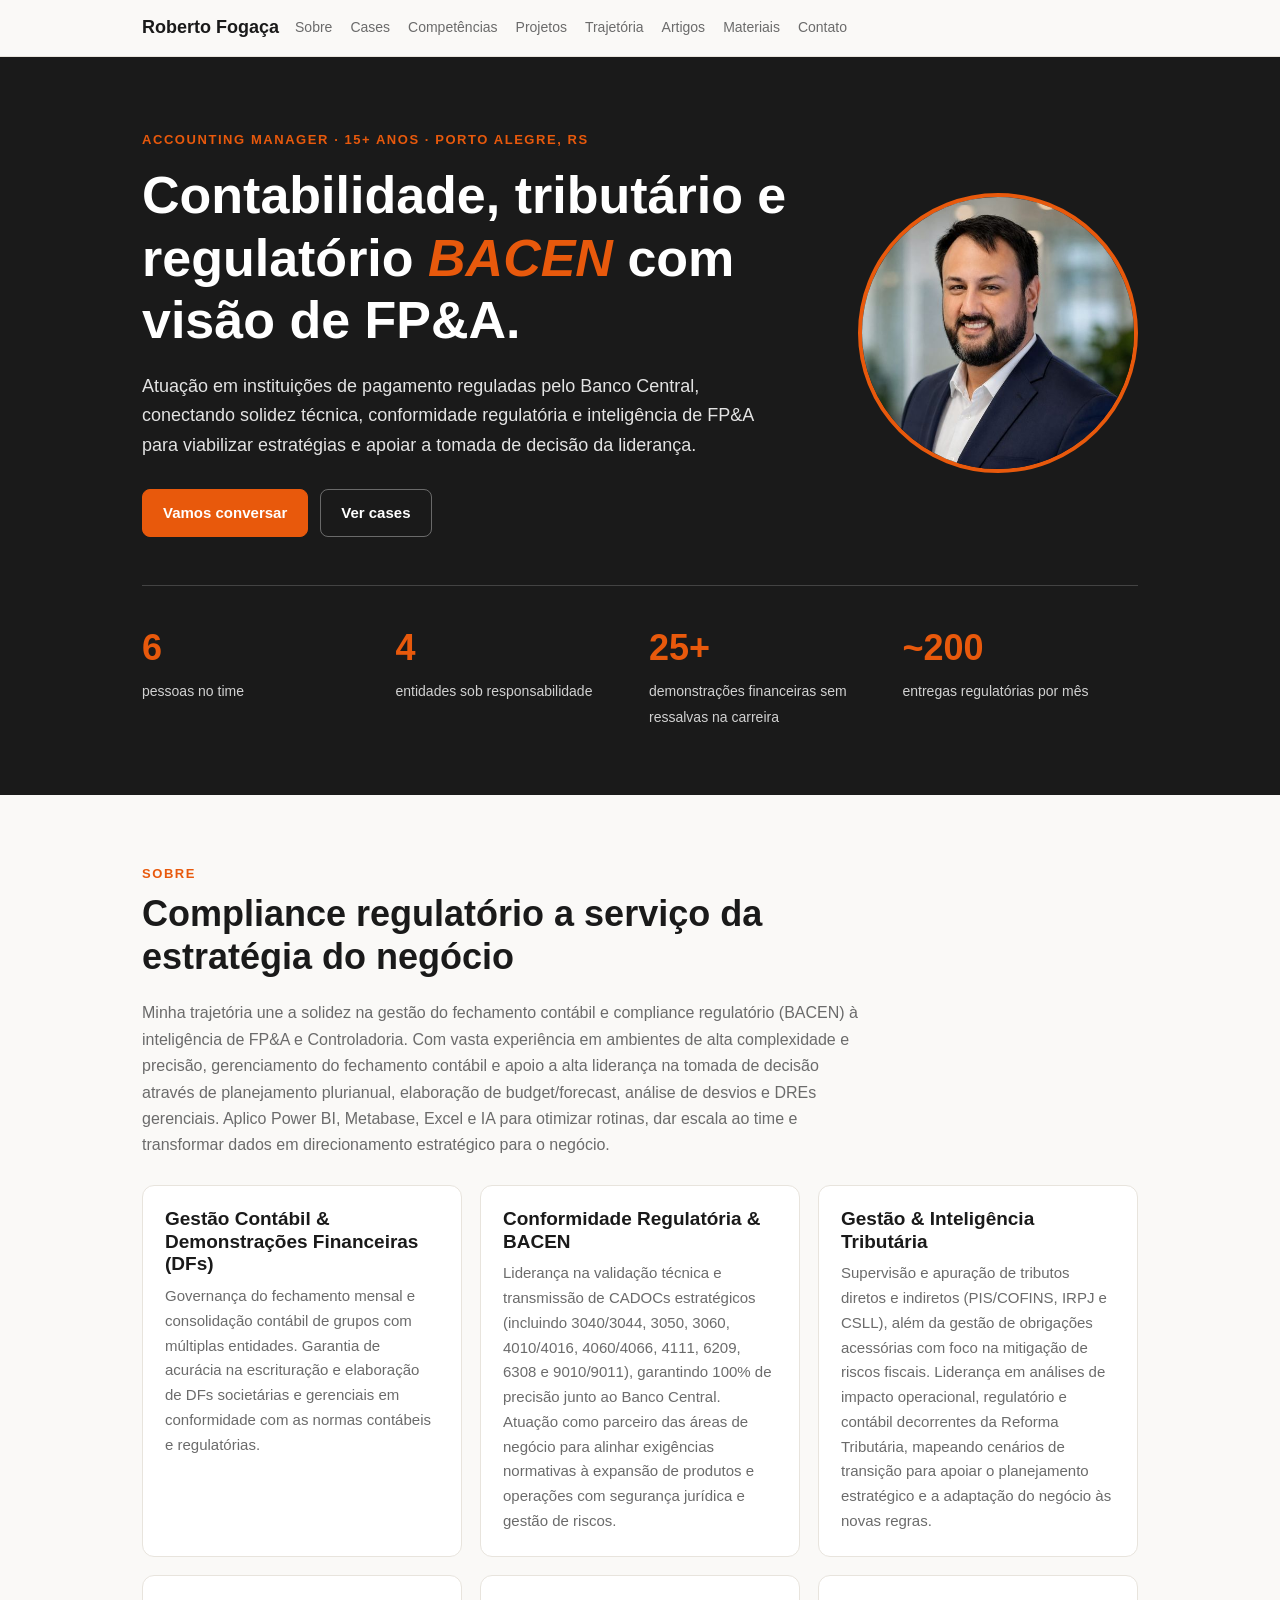
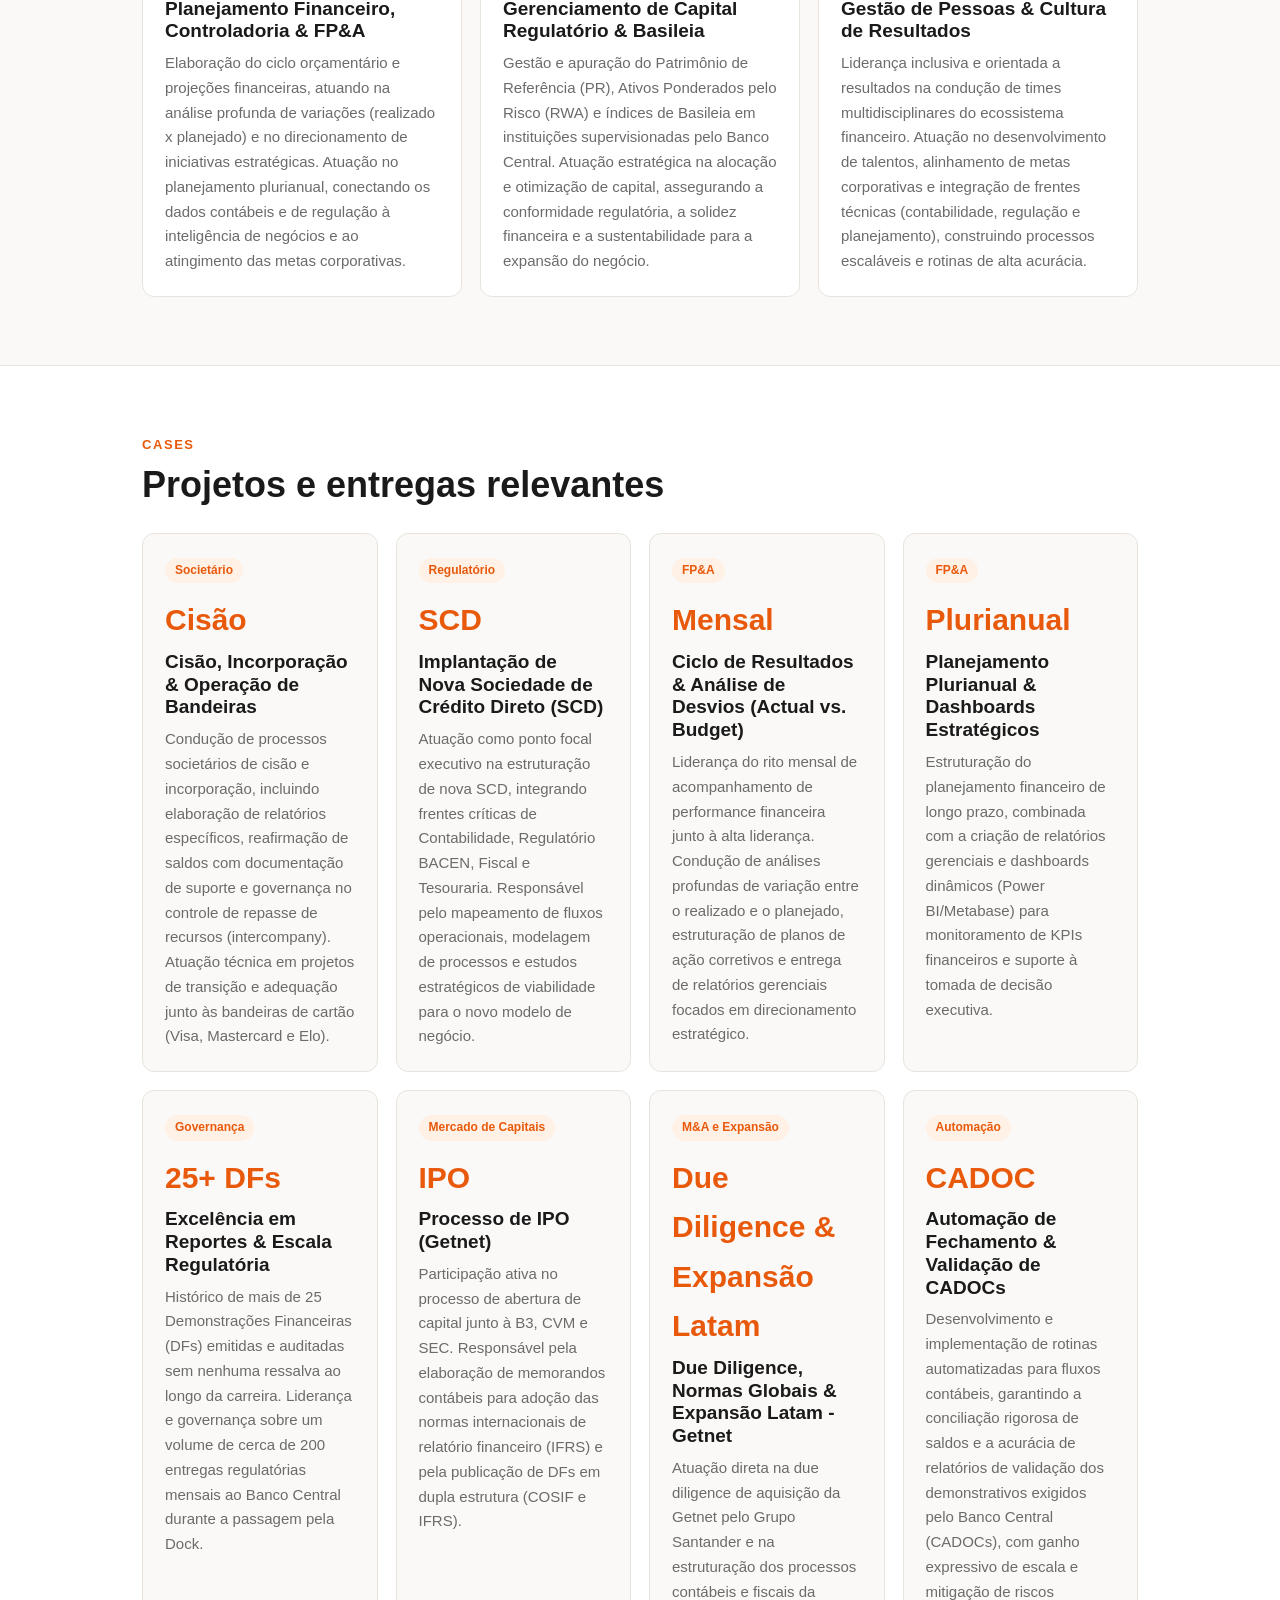
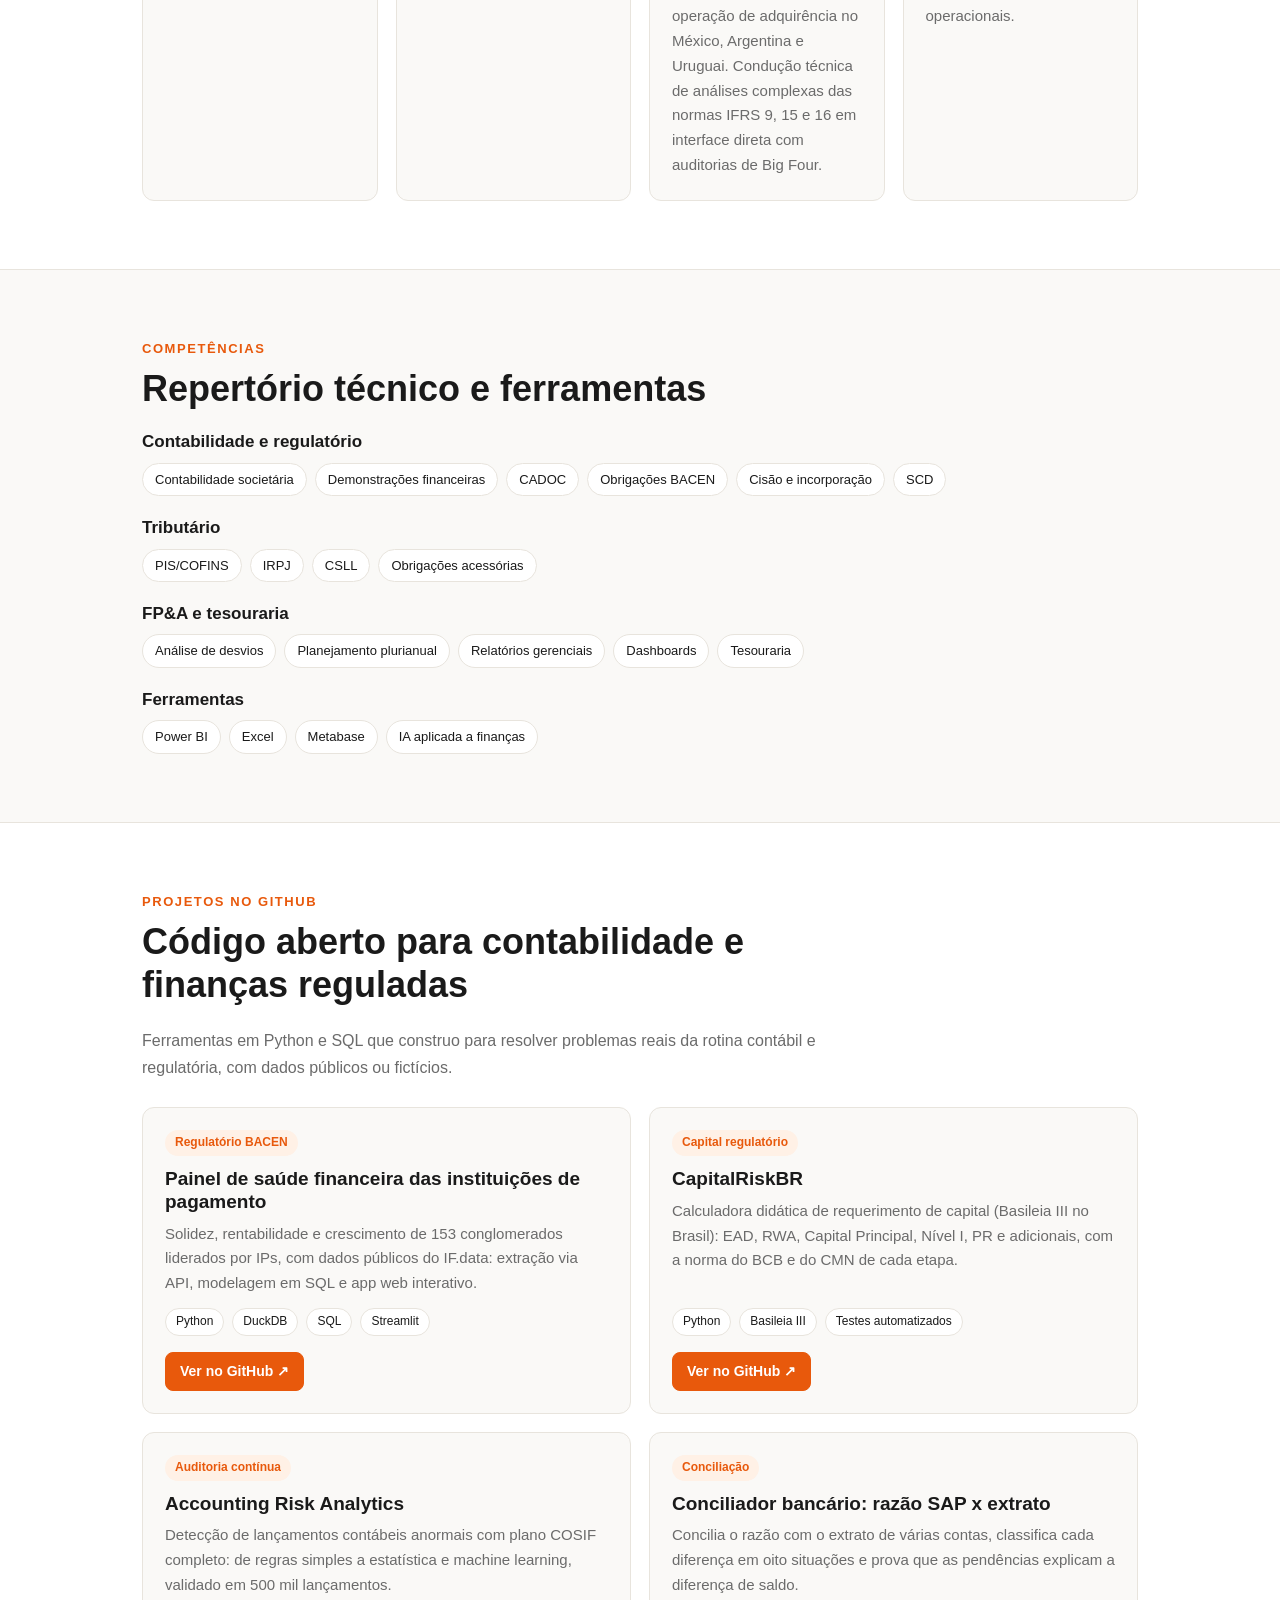
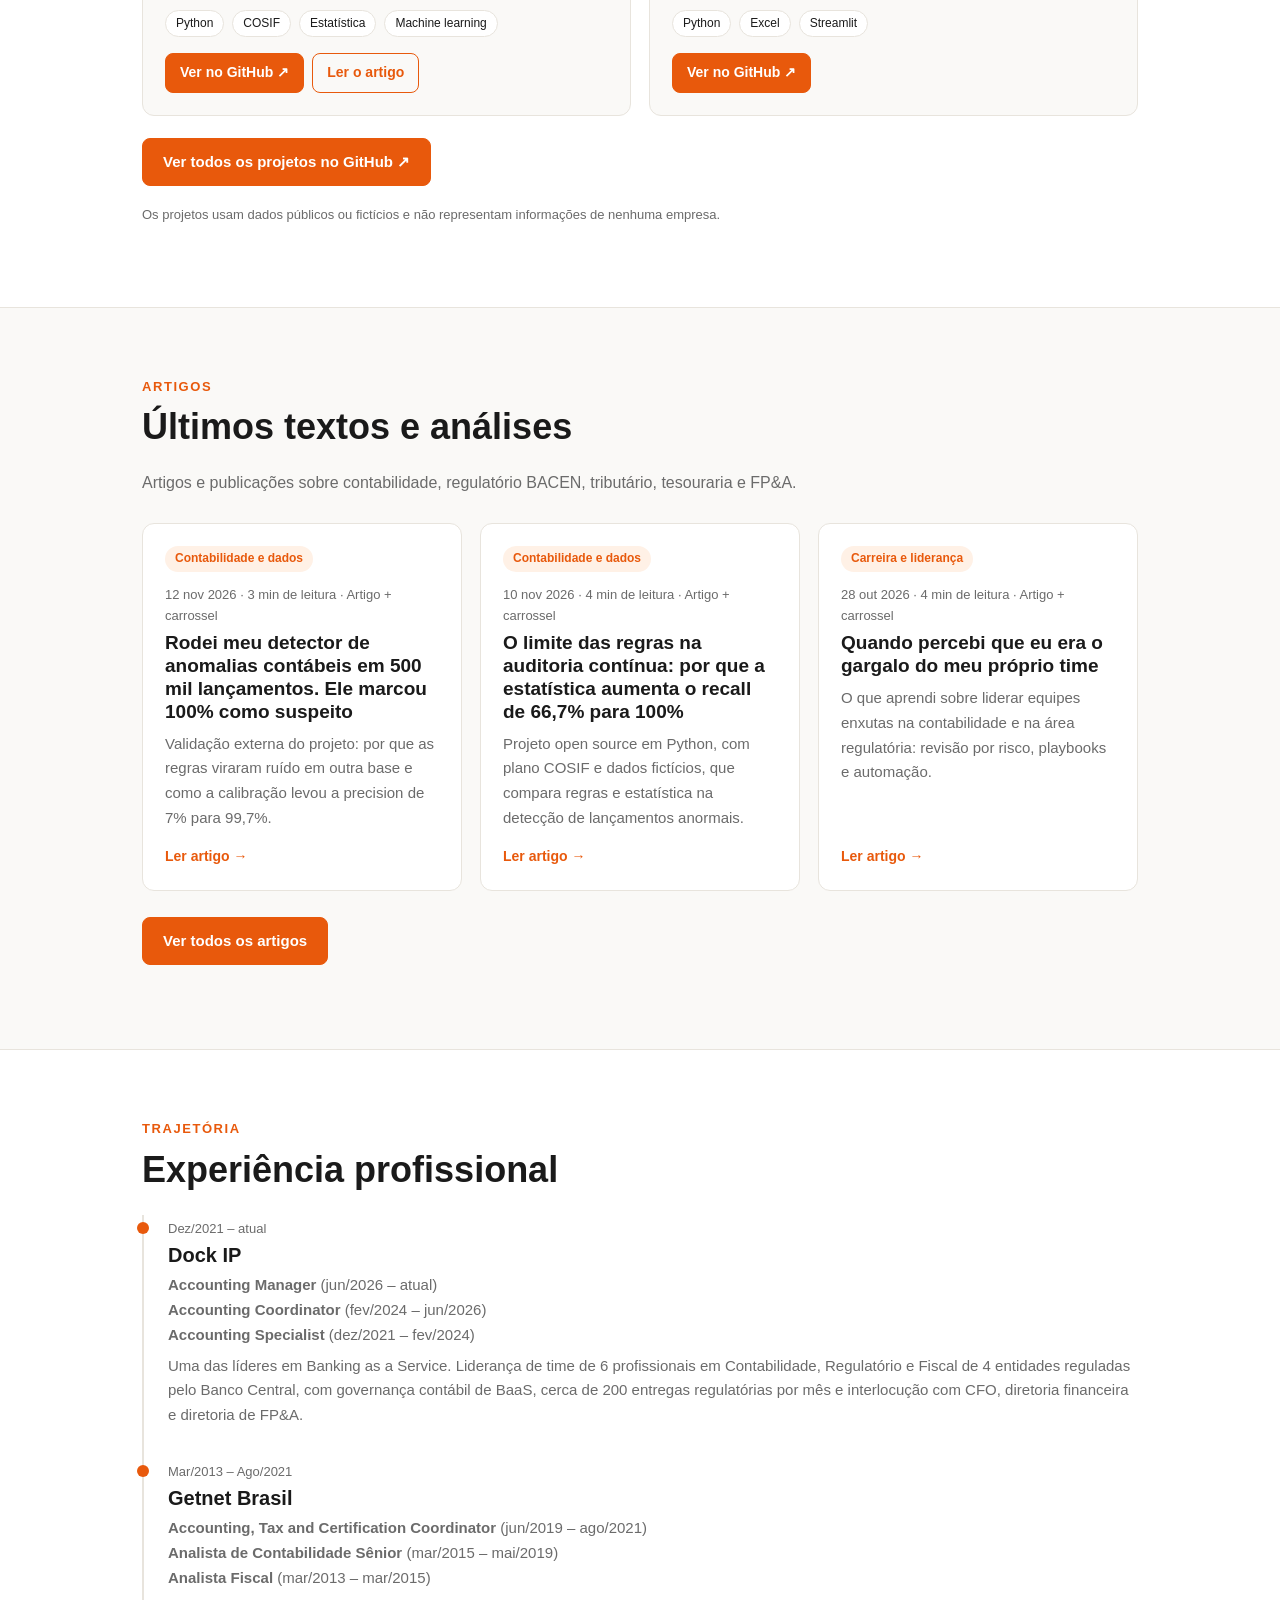
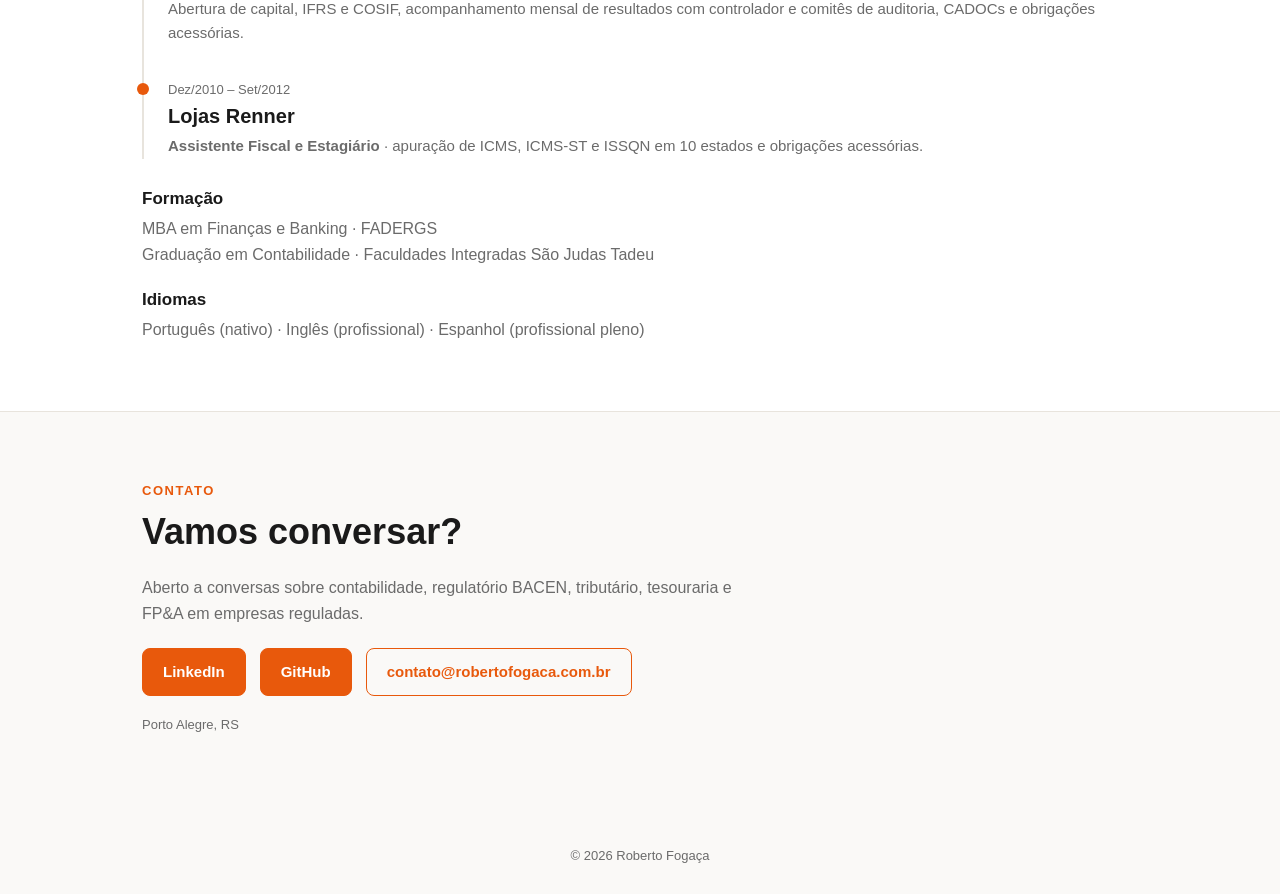
==== public/index.html @ 55a5bd5d "Seção Projetos vira vitrine do GitHub; GitHub no contato Co-Authored-By: Claude Opus 5.5 <noreply@an" ====
<!DOCTYPE html>
<html lang="pt-BR">
<head>
<!-- Google tag (gtag.js) -->
<script async src="https://www.googletagmanager.com/gtag/js?id=G-20CN7NE9XW"></script>
<script>
  window.dataLayer = window.dataLayer || [];
  function gtag(){dataLayer.push(arguments);}
  gtag('js', new Date());

  gtag('config', 'G-20CN7NE9XW');
</script>
<meta charset="utf-8">
<meta name="viewport" content="width=device-width, initial-scale=1, viewport-fit=cover">
<title>Roberto Fogaça — Contabilidade, Tributário e Regulatório BACEN | FP&A</title>
<meta name="description" content="Accounting Manager com atuação em instituições de pagamento reguladas pelo Banco Central: contabilidade, tributário, tesouraria, regulatório e FP&A.">
<link rel="canonical" href="https://robertofogaca.com.br/">
<meta property="og:type" content="website">
<meta property="og:title" content="Roberto Fogaça — Contabilidade, Tributário e Regulatório BACEN">
<meta property="og:description" content="Accounting Manager em instituições de pagamento reguladas pelo Banco Central: contabilidade, tributário, tesouraria, regulatório e FP&A.">
<meta property="og:image" content="https://robertofogaca.com.br/assets/img/roberto-fogaca.jpg">
<meta property="og:url" content="https://robertofogaca.com.br/">
<link rel="preconnect" href="https://fonts.gstatic.com" crossorigin>
<link rel="stylesheet" href="assets/css/style.css">
</head>
<body>
<nav><div class="wrap"><b><a href="index.html">Roberto Fogaça</a></b>
<div class="links"><a href="#sobre">Sobre</a><a href="#cases">Cases</a><a href="#competencias">Competências</a><a href="#projetos">Projetos</a><a href="#trajetoria">Trajetória</a><a href="artigos.html">Artigos</a><a href="materiais.html">Materiais</a><a href="#contato">Contato</a></div></div></nav>

<header class="hero" id="inicio"><div class="wrap"><div class="hero-grid"><div>
<div class="kicker">Accounting Manager · 15+ anos · Porto Alegre, RS</div>
<h1>Contabilidade, tributário e regulatório <em>BACEN</em> com visão de FP&amp;A.</h1>
<p class="lead">Atuação em instituições de pagamento reguladas pelo Banco Central, conectando solidez técnica, conformidade regulatória e inteligência de FP&amp;A para viabilizar estratégias e apoiar a tomada de decisão da liderança.</p>
<div class="btns"><a class="btn" href="#contato">Vamos conversar</a><a class="btn ghost" href="#cases">Ver cases</a></div></div>
<img class="photo" alt="Roberto Fogaça" src="assets/img/roberto-fogaca.jpg" width="280" height="280"></div>
<div class="stats">
<div><b>6</b><span>pessoas no time</span></div>
<div><b>4</b><span>entidades sob responsabilidade</span></div>
<div><b>25+</b><span>demonstrações financeiras sem ressalvas na carreira</span></div>
<div><b>~200</b><span>entregas regulatórias por mês</span></div>
</div></div></header>

<section id="sobre"><div class="wrap">
<div class="eyebrow">Sobre</div>
<h2>Compliance regulatório a serviço da estratégia do negócio</h2>
<p style="max-width:720px;color:var(--muted)">Minha trajetória une a solidez na gestão do fechamento contábil e compliance regulatório (BACEN) à inteligência de FP&amp;A e Controladoria. Com vasta experiência em ambientes de alta complexidade e precisão, gerenciamento do fechamento contábil e apoio a alta liderança na tomada de decisão através de planejamento plurianual, elaboração de budget/forecast, análise de desvios e DREs gerenciais. Aplico Power BI, Metabase, Excel e IA para otimizar rotinas, dar escala ao time e transformar dados em direcionamento estratégico para o negócio.</p>
<div class="grid" style="grid-template-columns:repeat(auto-fit,minmax(300px,1fr))">
<div class="card"><h3>Gestão Contábil &amp; Demonstrações Financeiras (DFs)</h3><p>Governança do fechamento mensal e consolidação contábil de grupos com múltiplas entidades. Garantia de acurácia na escrituração e elaboração de DFs societárias e gerenciais em conformidade com as normas contábeis e regulatórias.</p></div>
<div class="card"><h3>Conformidade Regulatória &amp; BACEN</h3><p>Liderança na validação técnica e transmissão de CADOCs estratégicos (incluindo 3040/3044, 3050, 3060, 4010/4016, 4060/4066, 4111, 6209, 6308 e 9010/9011), garantindo 100% de precisão junto ao Banco Central. Atuação como parceiro das áreas de negócio para alinhar exigências normativas à expansão de produtos e operações com segurança jurídica e gestão de riscos.</p></div>
<div class="card"><h3>Gestão &amp; Inteligência Tributária</h3><p>Supervisão e apuração de tributos diretos e indiretos (PIS/COFINS, IRPJ e CSLL), além da gestão de obrigações acessórias com foco na mitigação de riscos fiscais. Liderança em análises de impacto operacional, regulatório e contábil decorrentes da Reforma Tributária, mapeando cenários de transição para apoiar o planejamento estratégico e a adaptação do negócio às novas regras.</p></div>
<div class="card"><h3>Planejamento Financeiro, Controladoria &amp; FP&amp;A</h3><p>Elaboração do ciclo orçamentário e projeções financeiras, atuando na análise profunda de variações (realizado x planejado) e no direcionamento de iniciativas estratégicas. Atuação no planejamento plurianual, conectando os dados contábeis e de regulação à inteligência de negócios e ao atingimento das metas corporativas.</p></div>
<div class="card"><h3>Gerenciamento de Capital Regulatório &amp; Basileia</h3><p>Gestão e apuração do Patrimônio de Referência (PR), Ativos Ponderados pelo Risco (RWA) e índices de Basileia em instituições supervisionadas pelo Banco Central. Atuação estratégica na alocação e otimização de capital, assegurando a conformidade regulatória, a solidez financeira e a sustentabilidade para a expansão do negócio.</p></div>
<div class="card"><h3>Gestão de Pessoas &amp; Cultura de Resultados</h3><p>Liderança inclusiva e orientada a resultados na condução de times multidisciplinares do ecossistema financeiro. Atuação no desenvolvimento de talentos, alinhamento de metas corporativas e integração de frentes técnicas (contabilidade, regulação e planejamento), construindo processos escaláveis e rotinas de alta acurácia.</p></div>
</div></div></section>

<section class="alt" id="cases"><div class="wrap">
<div class="eyebrow">Cases</div>
<h2>Projetos e entregas relevantes</h2>
<div class="grid">
<div class="card"><span class="tag">Societário</span><span class="num">Cisão</span><h3>Cisão, Incorporação &amp; Operação de Bandeiras</h3><p>Condução de processos societários de cisão e incorporação, incluindo elaboração de relatórios específicos, reafirmação de saldos com documentação de suporte e governança no controle de repasse de recursos (intercompany). Atuação técnica em projetos de transição e adequação junto às bandeiras de cartão (Visa, Mastercard e Elo).</p></div>
<div class="card"><span class="tag">Regulatório</span><span class="num">SCD</span><h3>Implantação de Nova Sociedade de Crédito Direto (SCD)</h3><p>Atuação como ponto focal executivo na estruturação de nova SCD, integrando frentes críticas de Contabilidade, Regulatório BACEN, Fiscal e Tesouraria. Responsável pelo mapeamento de fluxos operacionais, modelagem de processos e estudos estratégicos de viabilidade para o novo modelo de negócio.</p></div>
<div class="card"><span class="tag">FP&amp;A</span><span class="num">Mensal</span><h3>Ciclo de Resultados &amp; Análise de Desvios (Actual vs. Budget)</h3><p>Liderança do rito mensal de acompanhamento de performance financeira junto à alta liderança. Condução de análises profundas de variação entre o realizado e o planejado, estruturação de planos de ação corretivos e entrega de relatórios gerenciais focados em direcionamento estratégico.</p></div>
<div class="card"><span class="tag">FP&amp;A</span><span class="num">Plurianual</span><h3>Planejamento Plurianual &amp; Dashboards Estratégicos</h3><p>Estruturação do planejamento financeiro de longo prazo, combinada com a criação de relatórios gerenciais e dashboards dinâmicos (Power BI/Metabase) para monitoramento de KPIs financeiros e suporte à tomada de decisão executiva.</p></div>
<div class="card"><span class="tag">Governança</span><span class="num">25+ DFs</span><h3>Excelência em Reportes &amp; Escala Regulatória</h3><p>Histórico de mais de 25 Demonstrações Financeiras (DFs) emitidas e auditadas sem nenhuma ressalva ao longo da carreira. Liderança e governança sobre um volume de cerca de 200 entregas regulatórias mensais ao Banco Central durante a passagem pela Dock.</p></div>
<div class="card"><span class="tag">Mercado de Capitais</span><span class="num">IPO</span><h3>Processo de IPO (Getnet)</h3><p>Participação ativa no processo de abertura de capital junto à B3, CVM e SEC. Responsável pela elaboração de memorandos contábeis para adoção das normas internacionais de relatório financeiro (IFRS) e pela publicação de DFs em dupla estrutura (COSIF e IFRS).</p></div>
<div class="card"><span class="tag">M&amp;A e Expansão</span><span class="num">Due Diligence &amp; Expansão Latam</span><h3>Due Diligence, Normas Globais &amp; Expansão Latam - Getnet</h3><p>Atuação direta na due diligence de aquisição da Getnet pelo Grupo Santander e na estruturação dos processos contábeis e fiscais da operação de adquirência no México, Argentina e Uruguai. Condução técnica de análises complexas das normas IFRS 9, 15 e 16 em interface direta com auditorias de Big Four.</p></div>
<div class="card"><span class="tag">Automação</span><span class="num">CADOC</span><h3>Automação de Fechamento &amp; Validação de CADOCs</h3><p>Desenvolvimento e implementação de rotinas automatizadas para fluxos contábeis, garantindo a conciliação rigorosa de saldos e a acurácia de relatórios de validação dos demonstrativos exigidos pelo Banco Central (CADOCs), com ganho expressivo de escala e mitigação de riscos operacionais.</p></div>
</div></div></section>

<section id="competencias"><div class="wrap">
<div class="eyebrow">Competências</div>
<h2>Repertório técnico e ferramentas</h2>
<div class="group"><h3>Contabilidade e regulatório</h3><div class="chips"><span>Contabilidade societária</span><span>Demonstrações financeiras</span><span>CADOC</span><span>Obrigações BACEN</span><span>Cisão e incorporação</span><span>SCD</span></div></div>
<div class="group"><h3>Tributário</h3><div class="chips"><span>PIS/COFINS</span><span>IRPJ</span><span>CSLL</span><span>Obrigações acessórias</span></div></div>
<div class="group"><h3>FP&amp;A e tesouraria</h3><div class="chips"><span>Análise de desvios</span><span>Planejamento plurianual</span><span>Relatórios gerenciais</span><span>Dashboards</span><span>Tesouraria</span></div></div>
<div class="group"><h3>Ferramentas</h3><div class="chips"><span>Power BI</span><span>Excel</span><span>Metabase</span><span>IA aplicada a finanças</span></div></div>
</div></section>

<section class="alt" id="projetos"><div class="wrap">
<div class="eyebrow">Projetos no GitHub</div>
<h2>Código aberto para contabilidade e finanças reguladas</h2>
<p style="max-width:680px;color:var(--muted)">Ferramentas em Python e SQL que construo para resolver problemas reais da rotina contábil e regulatória, com dados públicos ou fictícios.</p>
<!-- PARA ADICIONAR UM PROJETO: copie um bloco <article class="card repo"> e troque etiqueta, título, descrição, tecnologias e link -->
<div class="grid repos">
<article class="card repo"><span class="tag">Regulatório BACEN</span><h3>Painel de saúde financeira das instituições de pagamento</h3><p>Solidez, rentabilidade e crescimento de 153 conglomerados liderados por IPs, com dados públicos do IF.data: extração via API, modelagem em SQL e app web interativo.</p><div class="chips"><span>Python</span><span>DuckDB</span><span>SQL</span><span>Streamlit</span></div><p class="acoes"><a class="btn small" href="https://github.com/robertofogaca-fin/painel-saude-financeira-bcb" target="_blank" rel="noopener">Ver no GitHub ↗</a></p></article>
<article class="card repo"><span class="tag">Capital regulatório</span><h3>CapitalRiskBR</h3><p>Calculadora didática de requerimento de capital (Basileia III no Brasil): EAD, RWA, Capital Principal, Nível I, PR e adicionais, com a norma do BCB e do CMN de cada etapa.</p><div class="chips"><span>Python</span><span>Basileia III</span><span>Testes automatizados</span></div><p class="acoes"><a class="btn small" href="https://github.com/robertofogaca-fin/capital_risk_br" target="_blank" rel="noopener">Ver no GitHub ↗</a></p></article>
<article class="card repo"><span class="tag">Auditoria contínua</span><h3>Accounting Risk Analytics</h3><p>Detecção de lançamentos contábeis anormais com plano COSIF completo: de regras simples a estatística e machine learning, validado em 500 mil lançamentos.</p><div class="chips"><span>Python</span><span>COSIF</span><span>Estatística</span><span>Machine learning</span></div><p class="acoes"><a class="btn small" href="https://github.com/robertofogaca-fin/accounting-risk-analytics" target="_blank" rel="noopener">Ver no GitHub ↗</a><a class="btn small outline" href="artigos/regras-vs-estatistica.html">Ler o artigo</a></p></article>
<article class="card repo"><span class="tag">Conciliação</span><h3>Conciliador bancário: razão SAP x extrato</h3><p>Concilia o razão com o extrato de várias contas, classifica cada diferença em oito situações e prova que as pendências explicam a diferença de saldo.</p><div class="chips"><span>Python</span><span>Excel</span><span>Streamlit</span></div><p class="acoes"><a class="btn small" href="https://github.com/robertofogaca-fin/conciliador-sap" target="_blank" rel="noopener">Ver no GitHub ↗</a></p></article>
</div>
<p style="margin-top:22px"><a class="btn" href="https://github.com/robertofogaca-fin" target="_blank" rel="noopener">Ver todos os projetos no GitHub ↗</a></p>
<p class="note">Os projetos usam dados públicos ou fictícios e não representam informações de nenhuma empresa.</p>
</div></section>

<section id="artigos"><div class="wrap">
<div class="eyebrow">Artigos</div>
<h2>Últimos textos e análises</h2>
<p style="max-width:680px;color:var(--muted)">Artigos e publicações sobre contabilidade, regulatório BACEN, tributário, tesouraria e FP&amp;A.</p>
<!-- COPIE AQUI os 3 cards mais recentes de artigos.html -->
<div class="grid">
<article class="card post">
<span class="tag">Contabilidade e dados</span>
<div class="meta">12 nov 2026 · 3 min de leitura · Artigo + carrossel</div>
<h3><a href="artigos/validacao-500-mil-lancamentos.html">Rodei meu detector de anomalias contábeis em 500 mil lançamentos. Ele marcou 100% como suspeito</a></h3>
<p>Validação externa do projeto: por que as regras viraram ruído em outra base e como a calibração levou a precision de 7% para 99,7%.</p>
<span class="more">Ler artigo →</span>
</article>
<article class="card post">
<span class="tag">Contabilidade e dados</span>
<div class="meta">10 nov 2026 · 4 min de leitura · Artigo + carrossel</div>
<h3><a href="artigos/regras-vs-estatistica.html">O limite das regras na auditoria contínua: por que a estatística aumenta o recall de 66,7% para 100%</a></h3>
<p>Projeto open source em Python, com plano COSIF e dados fictícios, que compara regras e estatística na detecção de lançamentos anormais.</p>
<span class="more">Ler artigo →</span>
</article>
<article class="card post">
<span class="tag">Carreira e liderança</span>
<div class="meta">28 out 2026 · 4 min de leitura · Artigo + carrossel</div>
<h3><a href="artigos/gargalo-do-time.html">Quando percebi que eu era o gargalo do meu próprio time</a></h3>
<p>O que aprendi sobre liderar equipes enxutas na contabilidade e na área regulatória: revisão por risco, playbooks e automação.</p>
<span class="more">Ler artigo →</span>
</article>
</div>
<p style="margin-top:26px"><a class="btn" href="artigos.html">Ver todos os artigos</a></p>
</div></section>

<section class="alt" id="trajetoria"><div class="wrap">
<div class="eyebrow">Trajetória</div>
<h2>Experiência profissional</h2>
<div class="tl">
<div class="item"><small>Dez/2021 – atual</small><h3>Dock IP</h3><p><b>Accounting Manager</b> (jun/2026 – atual)<br><b>Accounting Coordinator</b> (fev/2024 – jun/2026)<br><b>Accounting Specialist</b> (dez/2021 – fev/2024)</p><p>Uma das líderes em Banking as a Service. Liderança de time de 6 profissionais em Contabilidade, Regulatório e Fiscal de 4 entidades reguladas pelo Banco Central, com governança contábil de BaaS, cerca de 200 entregas regulatórias por mês e interlocução com CFO, diretoria financeira e diretoria de FP&amp;A.</p></div>
<div class="item"><small>Mar/2013 – Ago/2021</small><h3>Getnet Brasil</h3><p><b>Accounting, Tax and Certification Coordinator</b> (jun/2019 – ago/2021)<br><b>Analista de Contabilidade Sênior</b> (mar/2015 – mai/2019)<br><b>Analista Fiscal</b> (mar/2013 – mar/2015)</p><p>Abertura de capital, IFRS e COSIF, acompanhamento mensal de resultados com controlador e comitês de auditoria, CADOCs e obrigações acessórias.</p></div>
<div class="item"><small>Dez/2010 – Set/2012</small><h3>Lojas Renner</h3><p><b>Assistente Fiscal e Estagiário</b> · apuração de ICMS, ICMS-ST e ISSQN em 10 estados e obrigações acessórias.</p></div>
</div>
<div class="group"><h3>Formação</h3>
<p style="color:var(--muted);margin:6px 0 0">MBA em Finanças e Banking · FADERGS<br>Graduação em Contabilidade · Faculdades Integradas São Judas Tadeu</p></div>
<div class="group"><h3>Idiomas</h3>
<p style="color:var(--muted);margin:6px 0 0">Português (nativo) · Inglês (profissional) · Espanhol (profissional pleno)</p></div>
</div></section>

<section id="contato"><div class="wrap">
<div class="eyebrow">Contato</div>
<h2>Vamos conversar?</h2>
<p style="color:var(--muted);max-width:620px">Aberto a conversas sobre contabilidade, regulatório BACEN, tributário, tesouraria e FP&amp;A em empresas reguladas.</p>
<div class="contact"><a class="btn" href="https://www.linkedin.com/in/robertodfogaca" rel="noopener">LinkedIn</a><a class="btn" href="https://github.com/robertofogaca-fin" rel="noopener">GitHub</a><a class="btn" style="background:transparent;color:var(--accent)" href="mailto:contato@robertofogaca.com.br">contato@robertofogaca.com.br</a></div>
<p class="note">Porto Alegre, RS</p>
</div></section>

<footer><div class="wrap">© 2026 Roberto Fogaça</div></footer>
</body>
</html>
---- public/assets/css/style.css ----
:root{--bg:#faf9f7;--surface:#fff;--text:#1a1a1a;--muted:#6b6b6b;--accent:#e8590c;--accent-2:#fff1e6;--line:#e8e4dd;--hero:#1a1a1a;--hero-text:#ffffff;box-sizing:border-box;padding-top:env(safe-area-inset-top,0px);padding-bottom:env(safe-area-inset-bottom,0px)}
@media (prefers-color-scheme:dark){:root:not([data-theme="light"]){color-scheme:dark;--bg:#1a1a1a;--surface:#242424;--text:#f5f5f5;--muted:#c9c9c9;--accent:#e8590c;--accent-2:#3a3a3a;--line:#3a3a3a;--hero:#141414;--hero-text:#f5f5f5}}
:root[data-theme="dark"]{color-scheme:dark;--bg:#1a1a1a;--surface:#242424;--text:#f5f5f5;--muted:#c9c9c9;--accent:#e8590c;--accent-2:#3a3a3a;--line:#3a3a3a;--hero:#141414;--hero-text:#f5f5f5}
*,*::before,*::after{box-sizing:border-box}
html{scroll-behavior:smooth;scroll-padding-top:calc(env(safe-area-inset-top,0px) + 64px)}
body{margin:0;background:var(--bg);color:var(--text);font-family:Arial,Helvetica,sans-serif;line-height:1.65}
h1,h2,h3{font-family:Arial,Helvetica,sans-serif;font-weight:700;line-height:1.2;margin:0}
a{color:var(--accent)}
.wrap{max-width:1040px;margin:0 auto;padding:0 22px}
nav{position:sticky;top:env(safe-area-inset-top,0px);z-index:20;background:var(--bg);border-bottom:1px solid var(--line)}
nav .wrap{display:flex;align-items:center;justify-content:space-between;height:56px;gap:16px}
nav b{font-family:Arial,Helvetica,sans-serif;font-weight:700;font-size:18px;white-space:nowrap}
nav .links{display:flex;gap:18px;overflow-x:auto;font-size:14px;min-width:0;flex:1;scrollbar-width:none}
nav .links::-webkit-scrollbar{display:none}
nav .links a{color:var(--muted);text-decoration:none;white-space:nowrap}
nav .links a:hover{color:var(--accent)}
header.hero{background:var(--hero);color:var(--hero-text);padding:72px 0 64px}
.kicker{font-size:13px;letter-spacing:.12em;text-transform:uppercase;color:var(--accent);font-weight:600;margin-bottom:14px}
.hero h1{font-size:clamp(30px,5vw,52px);max-width:780px}
.hero h1 em{color:var(--accent);font-style:italic}
.hero p.lead{max-width:640px;font-size:18px;opacity:.88;margin:20px 0 28px}
.btns{display:flex;flex-wrap:wrap;gap:12px}
.btn{display:inline-block;padding:11px 20px;border-radius:8px;font-weight:600;font-size:15px;text-decoration:none;border:1px solid var(--accent);background:var(--accent);color:#fff}
.btn.ghost{background:transparent;color:var(--hero-text);border-color:rgba(255,255,255,.35)}
.stats{display:grid;grid-template-columns:repeat(auto-fit,minmax(150px,1fr));gap:18px;margin-top:48px;padding-top:32px;border-top:1px solid rgba(255,255,255,.18)}
.stats b{display:block;font-family:Arial,Helvetica,sans-serif;font-weight:700;font-size:36px;color:var(--accent)}
.stats span{font-size:14px;opacity:.8}
section{padding:68px 0}
section.alt{background:var(--surface);border-top:1px solid var(--line);border-bottom:1px solid var(--line)}
.eyebrow{font-size:13px;letter-spacing:.12em;text-transform:uppercase;color:var(--accent);font-weight:600;margin-bottom:8px}
h2{font-size:clamp(26px,3.5vw,36px);margin-bottom:22px;max-width:700px}
.grid{display:grid;grid-template-columns:repeat(auto-fit,minmax(230px,1fr));gap:18px;margin-top:26px}
.card{background:var(--surface);border:1px solid var(--line);border-radius:12px;padding:22px}
section.alt .card{background:var(--bg)}
.card h3{font-size:19px;margin-bottom:8px}
.card p{margin:0;color:var(--muted);font-size:15px}
.num{display:block;font-family:Arial,Helvetica,sans-serif;font-weight:700;font-size:30px;color:var(--accent);margin-bottom:6px}
.tag{display:inline-block;font-size:12px;font-weight:600;padding:3px 10px;border-radius:99px;background:var(--accent-2);color:var(--accent);margin-bottom:12px}
.chips{display:flex;flex-wrap:wrap;gap:8px;margin-top:10px}
.chips span{font-size:13px;padding:5px 12px;border:1px solid var(--line);border-radius:99px;background:var(--surface)}
.group h3{font-size:17px;margin:22px 0 4px}
.tl{border-left:2px solid var(--line);margin-top:24px;padding-left:24px}
.tl .item{position:relative;margin-bottom:30px}
.tl .item::before{content:"";position:absolute;left:-31px;top:7px;width:12px;height:12px;border-radius:50%;background:var(--accent)}
.tl small{color:var(--muted);font-size:13px}
.tl h3{font-size:20px;margin:2px 0 4px}
.tl p{margin:6px 0 0;color:var(--muted);font-size:15px}
.note{font-size:13px;color:var(--muted);margin-top:18px}
.contact{display:flex;flex-wrap:wrap;gap:14px;margin-top:20px}
footer{padding:28px 0;color:var(--muted);font-size:13px;text-align:center}
.hero-grid{display:grid;grid-template-columns:1fr 280px;gap:40px;align-items:center}.photo{width:280px;height:280px;border-radius:50%;object-fit:cover;border:4px solid var(--accent);justify-self:center}
@media(max-width:820px){.hero-grid{grid-template-columns:1fr}.photo{width:190px;height:190px;order:-1;justify-self:start}}
@media(max-width:640px){header.hero{padding:48px 0}nav .wrap{gap:12px}nav .links{gap:14px;font-size:13px}}

/* ===== v10 — navegação entre páginas ===== */
nav b a{color:inherit;text-decoration:none}
nav .links a[aria-current="page"]{color:var(--accent);font-weight:600}

/* ===== v10 — Publicações: lista ===== */
header.hero.compact{padding:56px 0 48px}
.filters{display:flex;flex-wrap:wrap;gap:8px;margin:4px 0 8px}
.filters button{font:inherit;font-size:13px;padding:6px 14px;border:1px solid var(--line);border-radius:99px;background:var(--surface);color:var(--text);cursor:pointer}
.filters button:hover{border-color:var(--accent);color:var(--accent)}
.filters button[aria-pressed="true"]{background:var(--accent);border-color:var(--accent);color:#fff}
.card.post{position:relative;display:flex;flex-direction:column;transition:border-color .15s,transform .15s}
.card.post:hover{border-color:var(--accent);transform:translateY(-2px)}
.card.post .meta{font-size:13px;color:var(--muted);margin-bottom:6px}
.card.post h3 a{color:var(--text);text-decoration:none}
.card.post h3 a::after{content:"";position:absolute;inset:0}          /* card inteiro clicável */
.card.post .more{margin-top:auto;padding-top:14px;font-size:14px;font-weight:600;color:var(--accent)}
.tag.linkedin{background:#e7f0fa;color:#0a66c2}
.tag.video{background:#fdecec;color:#c4302b}
@media (prefers-color-scheme:dark){:root:not([data-theme="light"]) .tag.linkedin,:root:not([data-theme="light"]) .tag.video{background:var(--accent-2)}}
.empty{display:none;color:var(--muted);margin-top:24px}

/* ===== v10 — Página de artigo ===== */
.article-head{background:var(--hero);color:var(--hero-text);padding:56px 0 44px}
.article-head .wrap,.prose-wrap{max-width:760px}
.article-head h1{font-size:clamp(28px,4.4vw,44px);margin-top:6px}
.article-head .sub{font-size:18px;opacity:.85;margin:16px 0 0}
.article-head .meta{font-size:14px;opacity:.7;margin-top:22px}
.back{display:inline-block;font-size:14px;color:var(--accent);text-decoration:none;margin-bottom:18px}
.prose-wrap{margin:0 auto;padding:48px 22px 24px}
.prose{font-size:18px;line-height:1.75}
.prose p{margin:0 0 1.2em}
.prose h2{font-size:26px;margin:1.8em 0 .6em}
.prose h3{font-size:20px;margin:1.5em 0 .5em}
.prose ul,.prose ol{padding-left:1.3em;margin:0 0 1.2em}
.prose li{margin-bottom:.4em}
.prose blockquote{margin:1.6em 0;padding:4px 0 4px 20px;border-left:4px solid var(--accent);font-size:20px;font-style:italic;color:var(--text)}
.prose .callout{background:var(--accent-2);border-radius:12px;padding:18px 20px;margin:1.6em 0;font-size:16px}
.prose table{width:100%;border-collapse:collapse;font-size:15px;margin:1.4em 0}
.prose th,.prose td{border-bottom:1px solid var(--line);padding:10px 8px;text-align:left}
.prose th{color:var(--muted);font-weight:600}
.prose img{max-width:100%;border-radius:12px}
.share{display:flex;flex-wrap:wrap;gap:10px;align-items:center;border-top:1px solid var(--line);margin-top:36px;padding-top:24px;font-size:14px;color:var(--muted)}
.btn.small{padding:7px 14px;font-size:14px}
.btn.outline{background:transparent;color:var(--accent)}
.author{display:flex;gap:18px;align-items:center;background:var(--surface);border:1px solid var(--line);border-radius:12px;padding:20px;margin:32px 0 8px}
.author img{width:72px;height:72px;border-radius:50%;object-fit:cover;border:3px solid var(--accent);flex:none}
.author p{margin:4px 0 0;color:var(--muted);font-size:15px}
.card.post .tag{align-self:flex-start}
/* menu em duas linhas no celular, para todos os links ficarem visíveis */
@media(max-width:640px){
  html{scroll-padding-top:calc(env(safe-area-inset-top,0px) + 96px)}
  nav .wrap{flex-direction:column;align-items:flex-start;height:auto;padding-top:10px;padding-bottom:10px;gap:6px}
  nav .links{width:100%;flex-wrap:wrap;gap:6px 14px}
}

/* ===== v10 — carrossel de slides dentro do artigo ===== */
.carousel{max-width:520px;margin:2em auto}
.slides{display:flex;gap:12px;overflow-x:auto;scroll-snap-type:x mandatory;scroll-behavior:smooth;border-radius:12px;scrollbar-width:none}
.slides::-webkit-scrollbar{display:none}
.slides img{flex:0 0 100%;width:100%;height:auto;scroll-snap-align:center;border-radius:12px;display:block}
.carousel-ctrl{display:flex;align-items:center;justify-content:space-between;gap:12px;margin-top:12px;font-size:14px;color:var(--muted)}
.carousel-ctrl button{font:inherit;font-size:18px;width:42px;height:42px;border-radius:50%;border:1px solid var(--line);background:var(--surface);color:var(--text);cursor:pointer}
.carousel-ctrl button:hover{border-color:var(--accent);color:var(--accent)}
.carousel-ctrl button:disabled{opacity:.35;cursor:default}
.prose .stat-row{display:grid;grid-template-columns:repeat(auto-fit,minmax(150px,1fr));gap:12px;margin:1.4em 0}
.prose .stat-row div{background:var(--surface);border:1px solid var(--line);border-radius:12px;padding:16px}
.prose .stat-row b{display:block;font-size:30px;color:var(--accent);line-height:1.1}
.prose .stat-row span{font-size:14px;color:var(--muted)}
.hashtags{display:flex;flex-wrap:wrap;gap:8px;margin-top:20px}
.hashtags a{font-size:13px;padding:4px 12px;border:1px solid var(--line);border-radius:99px;text-decoration:none;color:var(--muted)}
.hashtags a:hover{color:var(--accent);border-color:var(--accent)}
.embed{display:flex;justify-content:center;margin:1.6em 0}
.embed iframe{width:100%;max-width:504px;height:760px;border:1px solid var(--line);border-radius:12px;background:#fff}

/* lista de publicações: no máximo 3 colunas */
#lista{grid-template-columns:repeat(auto-fill,minmax(300px,1fr))}

/* ===== Materiais ===== */
.card.material{display:flex;flex-direction:column}
.card.material .tag{align-self:flex-start}
.card.material p{margin-bottom:10px}
.card.material .meta{font-size:13px;color:var(--muted);margin-top:auto;padding-top:6px}
.card.material .acoes{margin:14px 0 0}

/* ===== Projetos no GitHub (home) ===== */
.grid.repos{grid-template-columns:repeat(auto-fill,minmax(min(100%,400px),1fr))}
.card.repo{display:flex;flex-direction:column}
.card.repo .tag{align-self:flex-start}
.card.repo p{margin-bottom:12px}
.card.repo .chips{margin-top:auto}
.card.repo .chips span{font-size:12px;padding:3px 10px}
.card.repo .acoes{display:flex;flex-wrap:wrap;gap:8px;margin:16px 0 0}
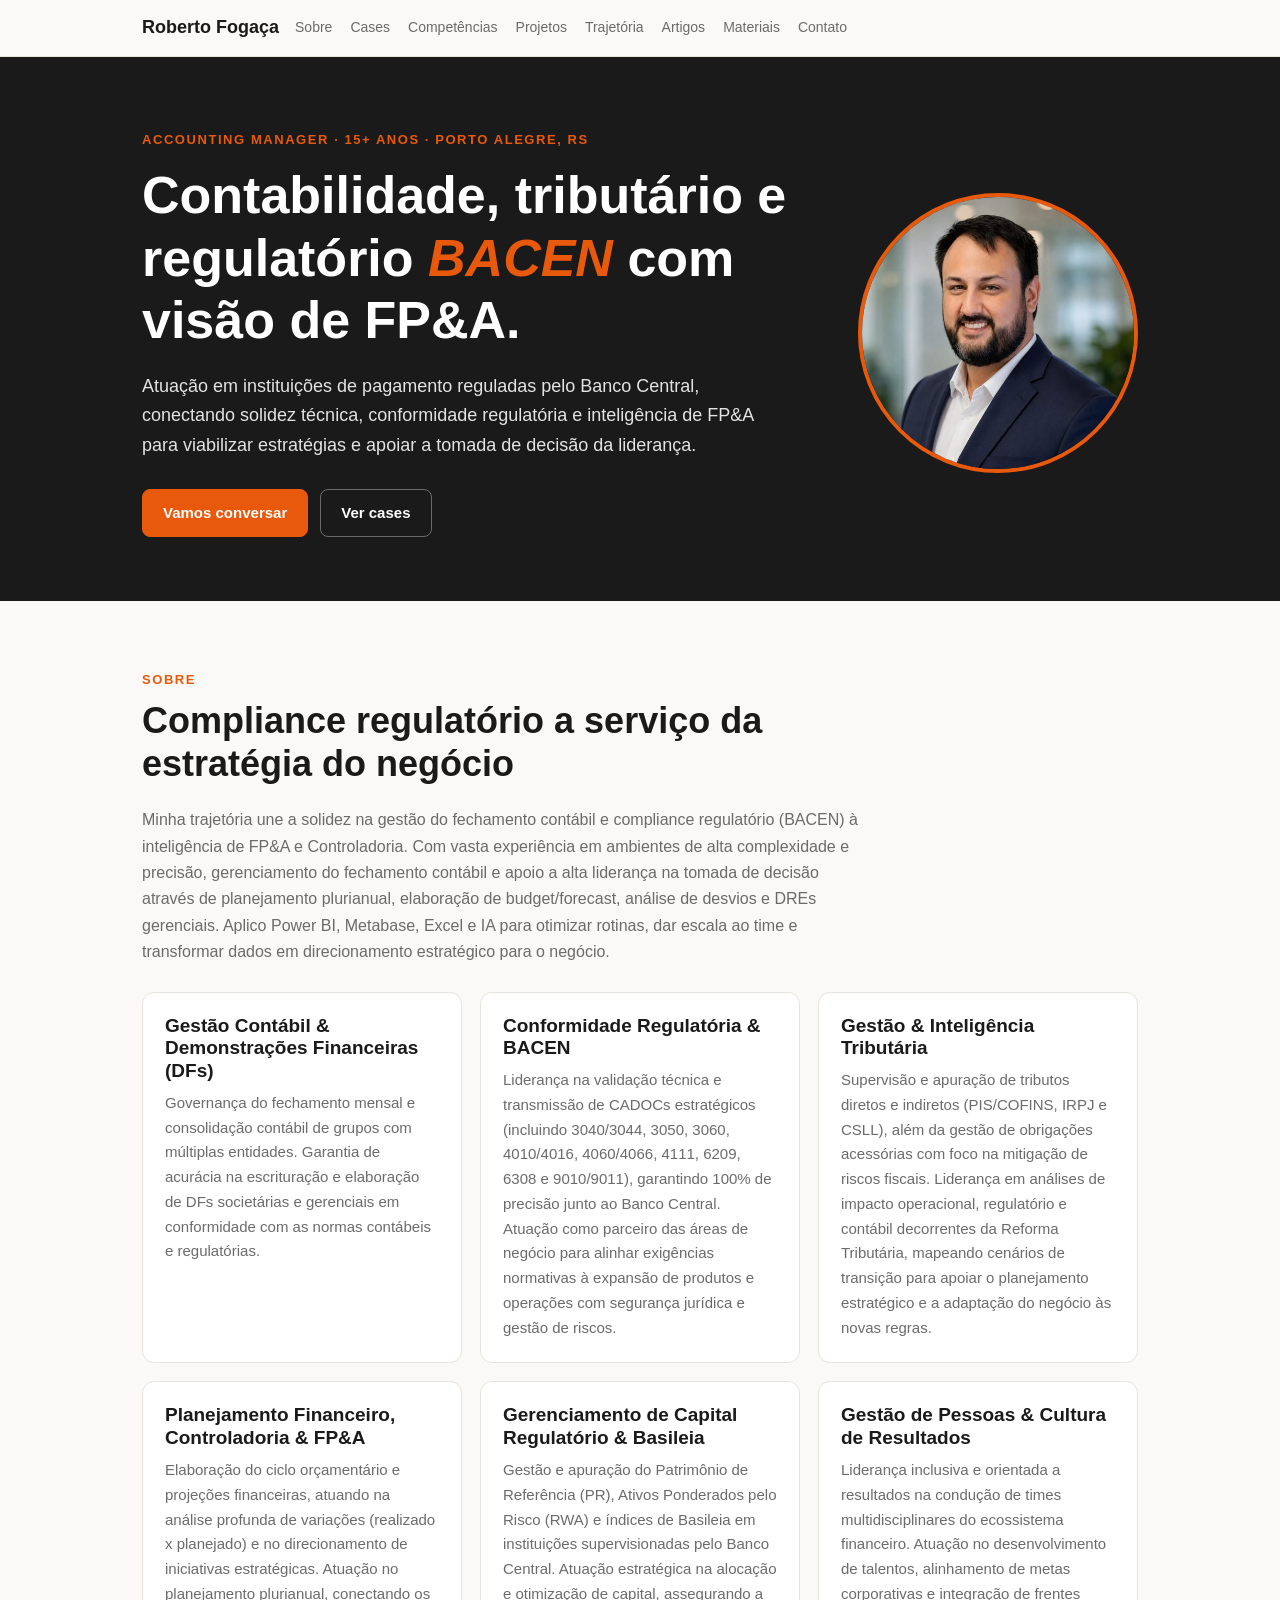
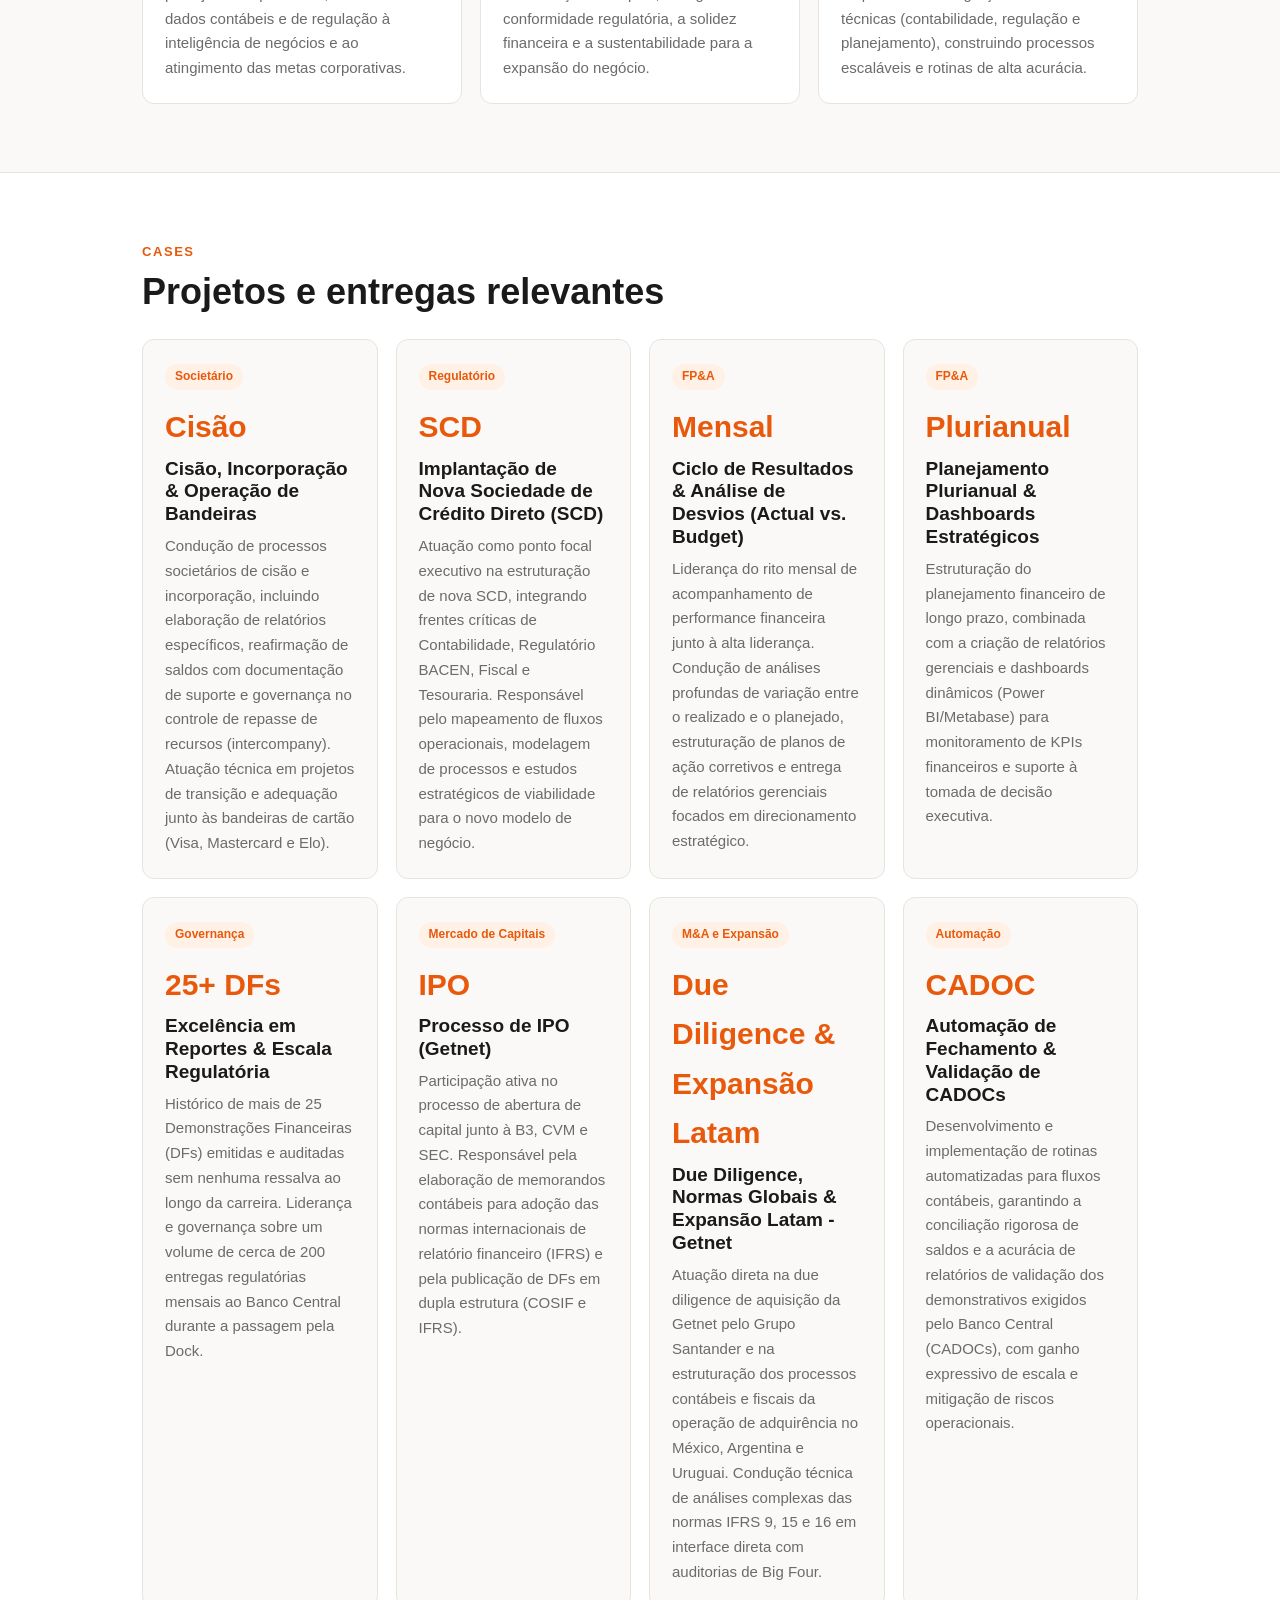
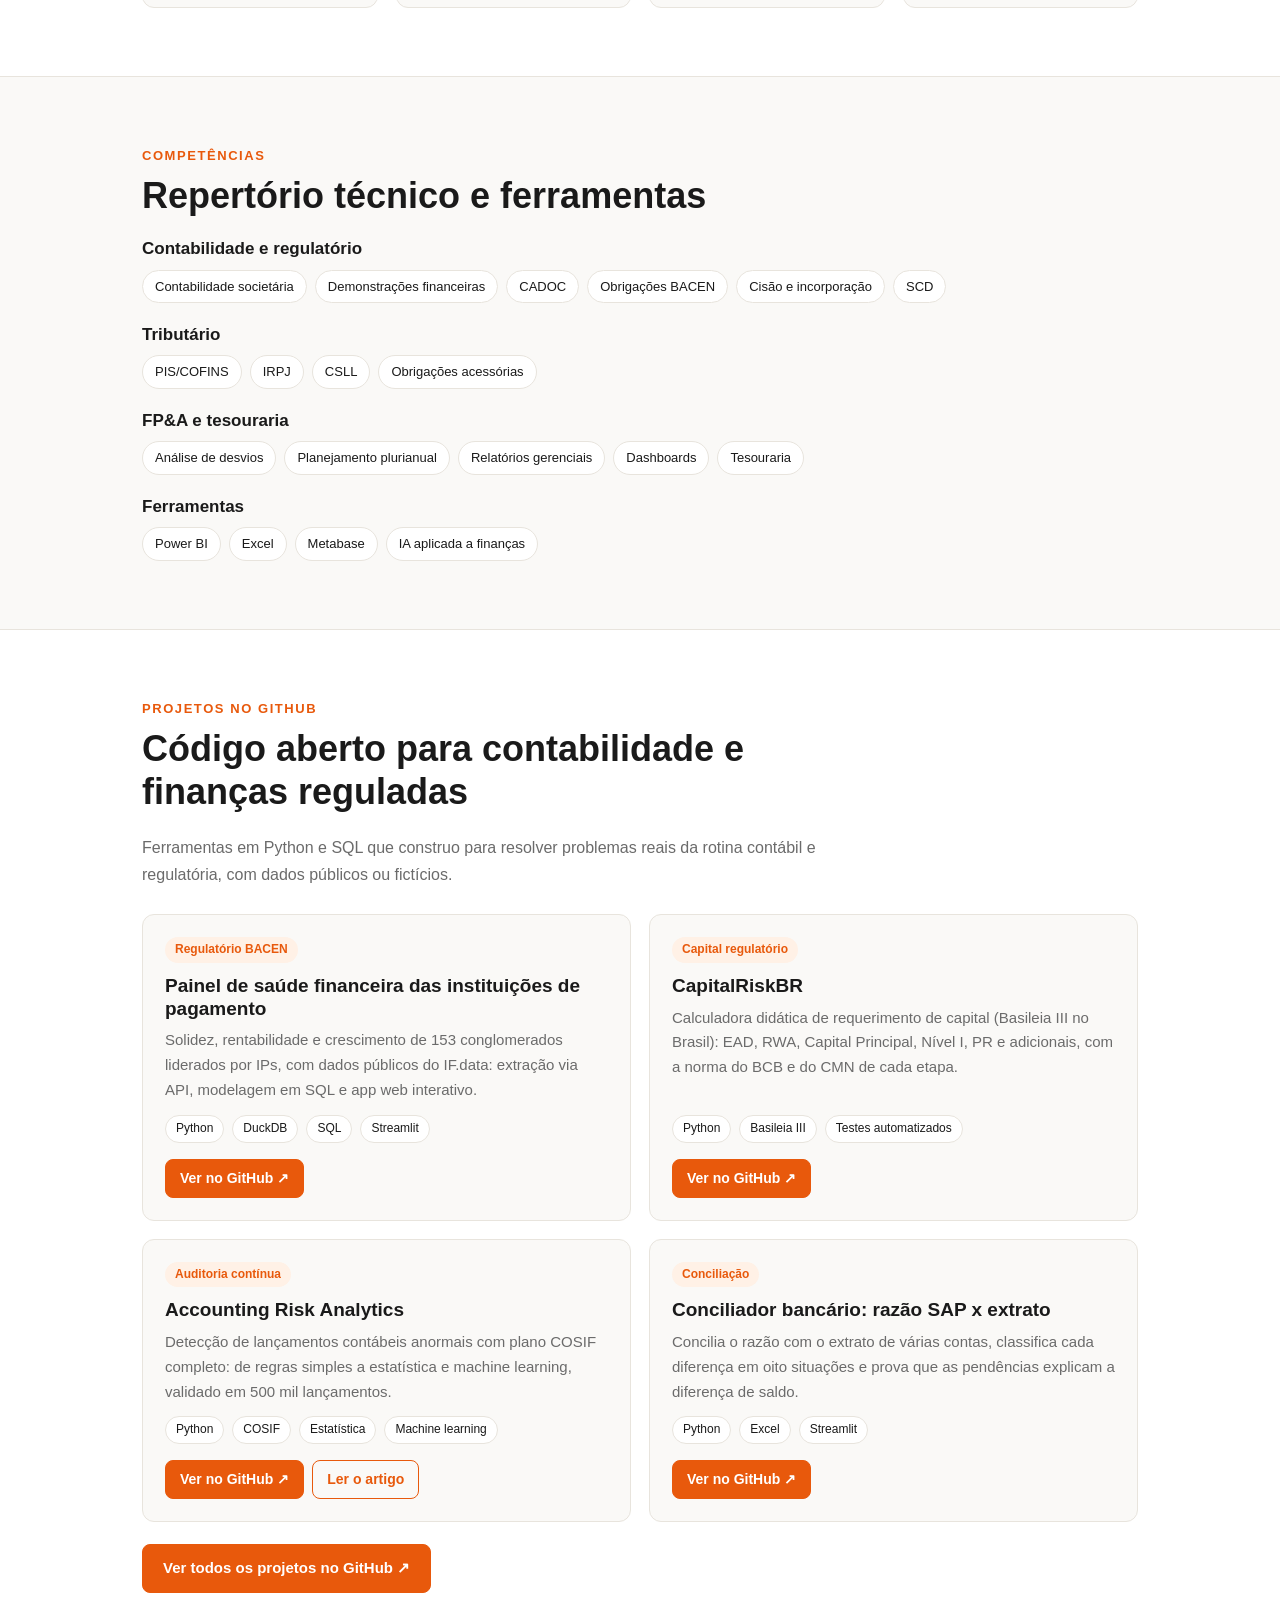
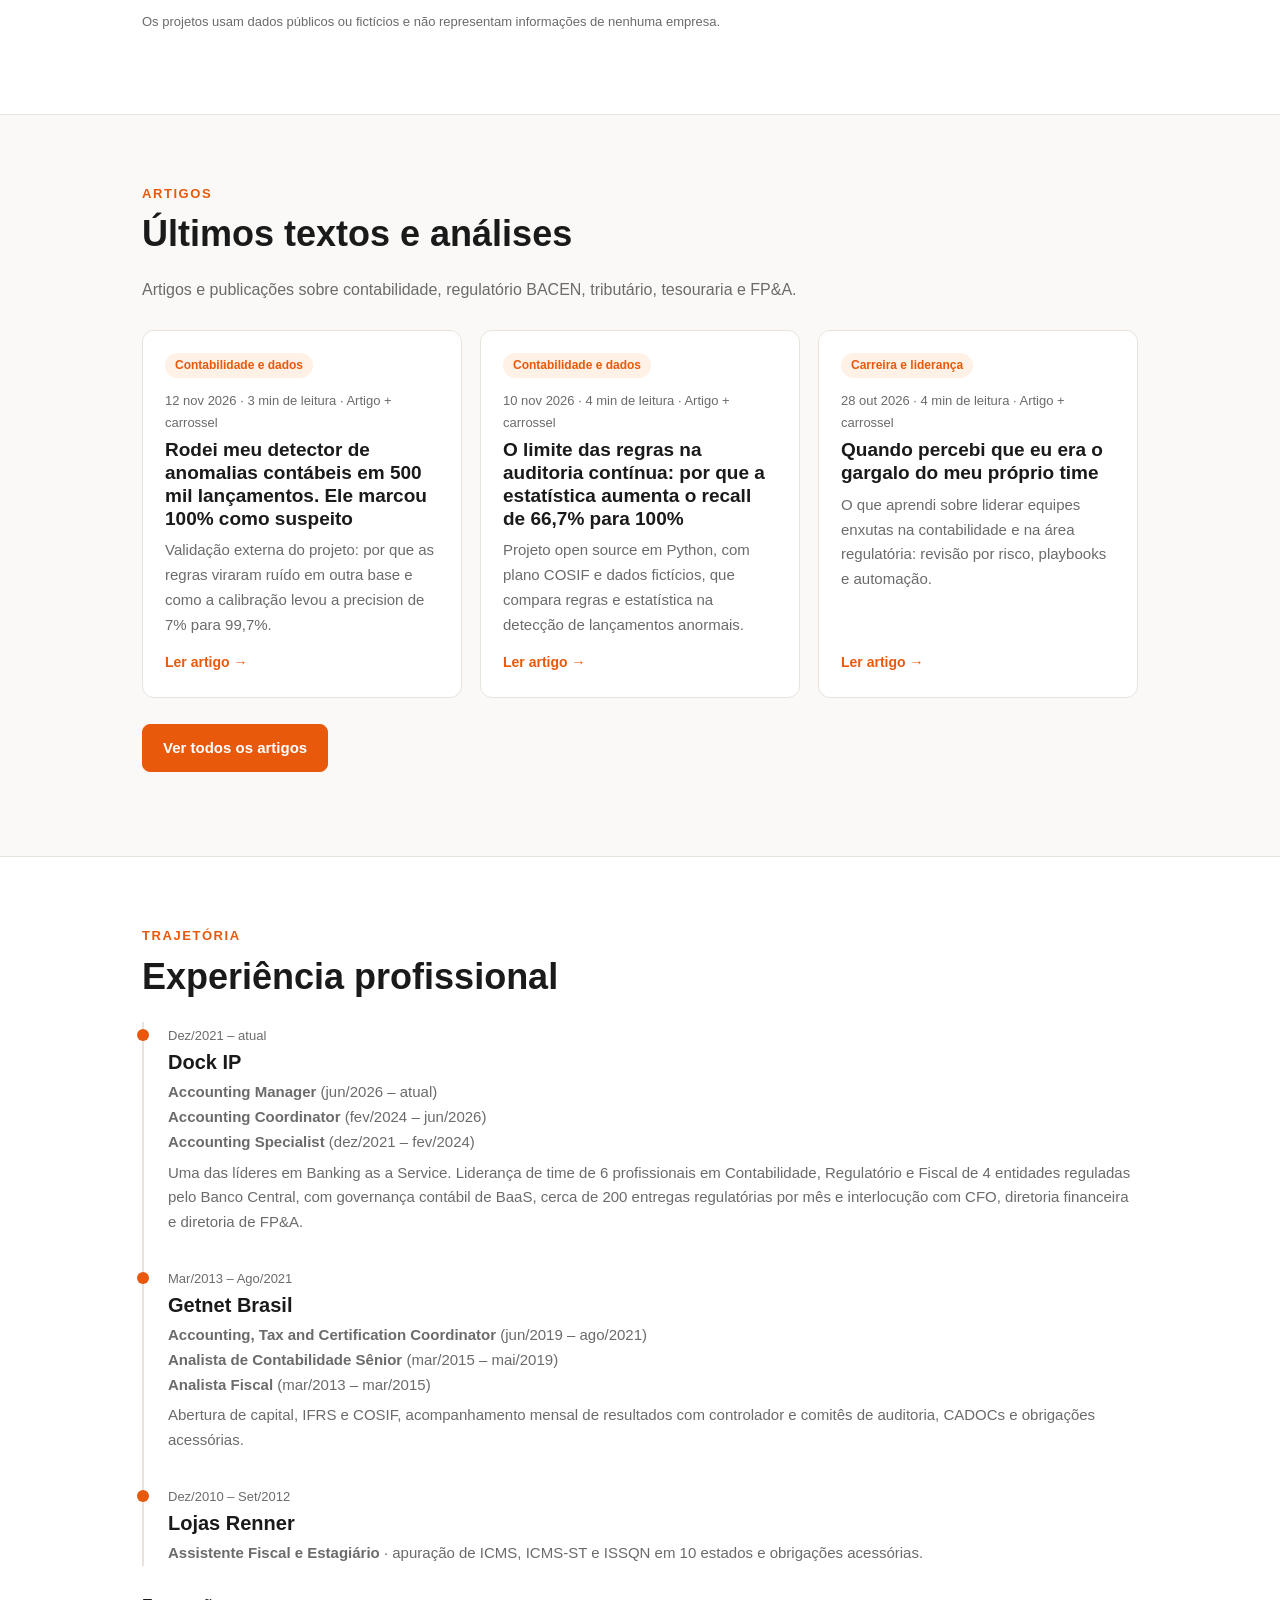
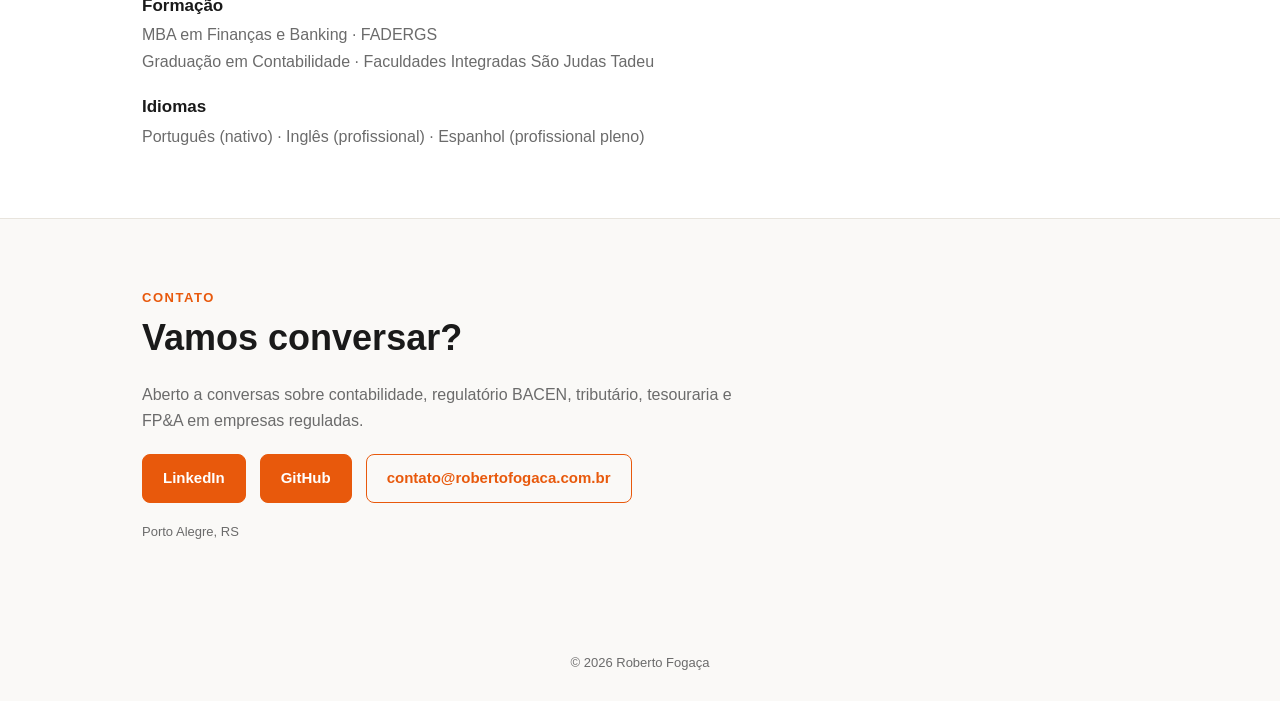
==== commit a0ed15c3: "Remove os números do topo da home Co-Authored-By: Claude Opus 5.5 <noreply@anthropic.com> Claude-Ses" ====
--- a/public/index.html
+++ b/public/index.html
@@ -33,11 +33,6 @@
 <p class="lead">Atuação em instituições de pagamento reguladas pelo Banco Central, conectando solidez técnica, conformidade regulatória e inteligência de FP&amp;A para viabilizar estratégias e apoiar a tomada de decisão da liderança.</p>
 <div class="btns"><a class="btn" href="#contato">Vamos conversar</a><a class="btn ghost" href="#cases">Ver cases</a></div></div>
 <img class="photo" alt="Roberto Fogaça" src="assets/img/roberto-fogaca.jpg" width="280" height="280"></div>
-<div class="stats">
-<div><b>6</b><span>pessoas no time</span></div>
-<div><b>4</b><span>entidades sob responsabilidade</span></div>
-<div><b>25+</b><span>demonstrações financeiras sem ressalvas na carreira</span></div>
-<div><b>~200</b><span>entregas regulatórias por mês</span></div>
 </div></div></header>
 
 <section id="sobre"><div class="wrap">
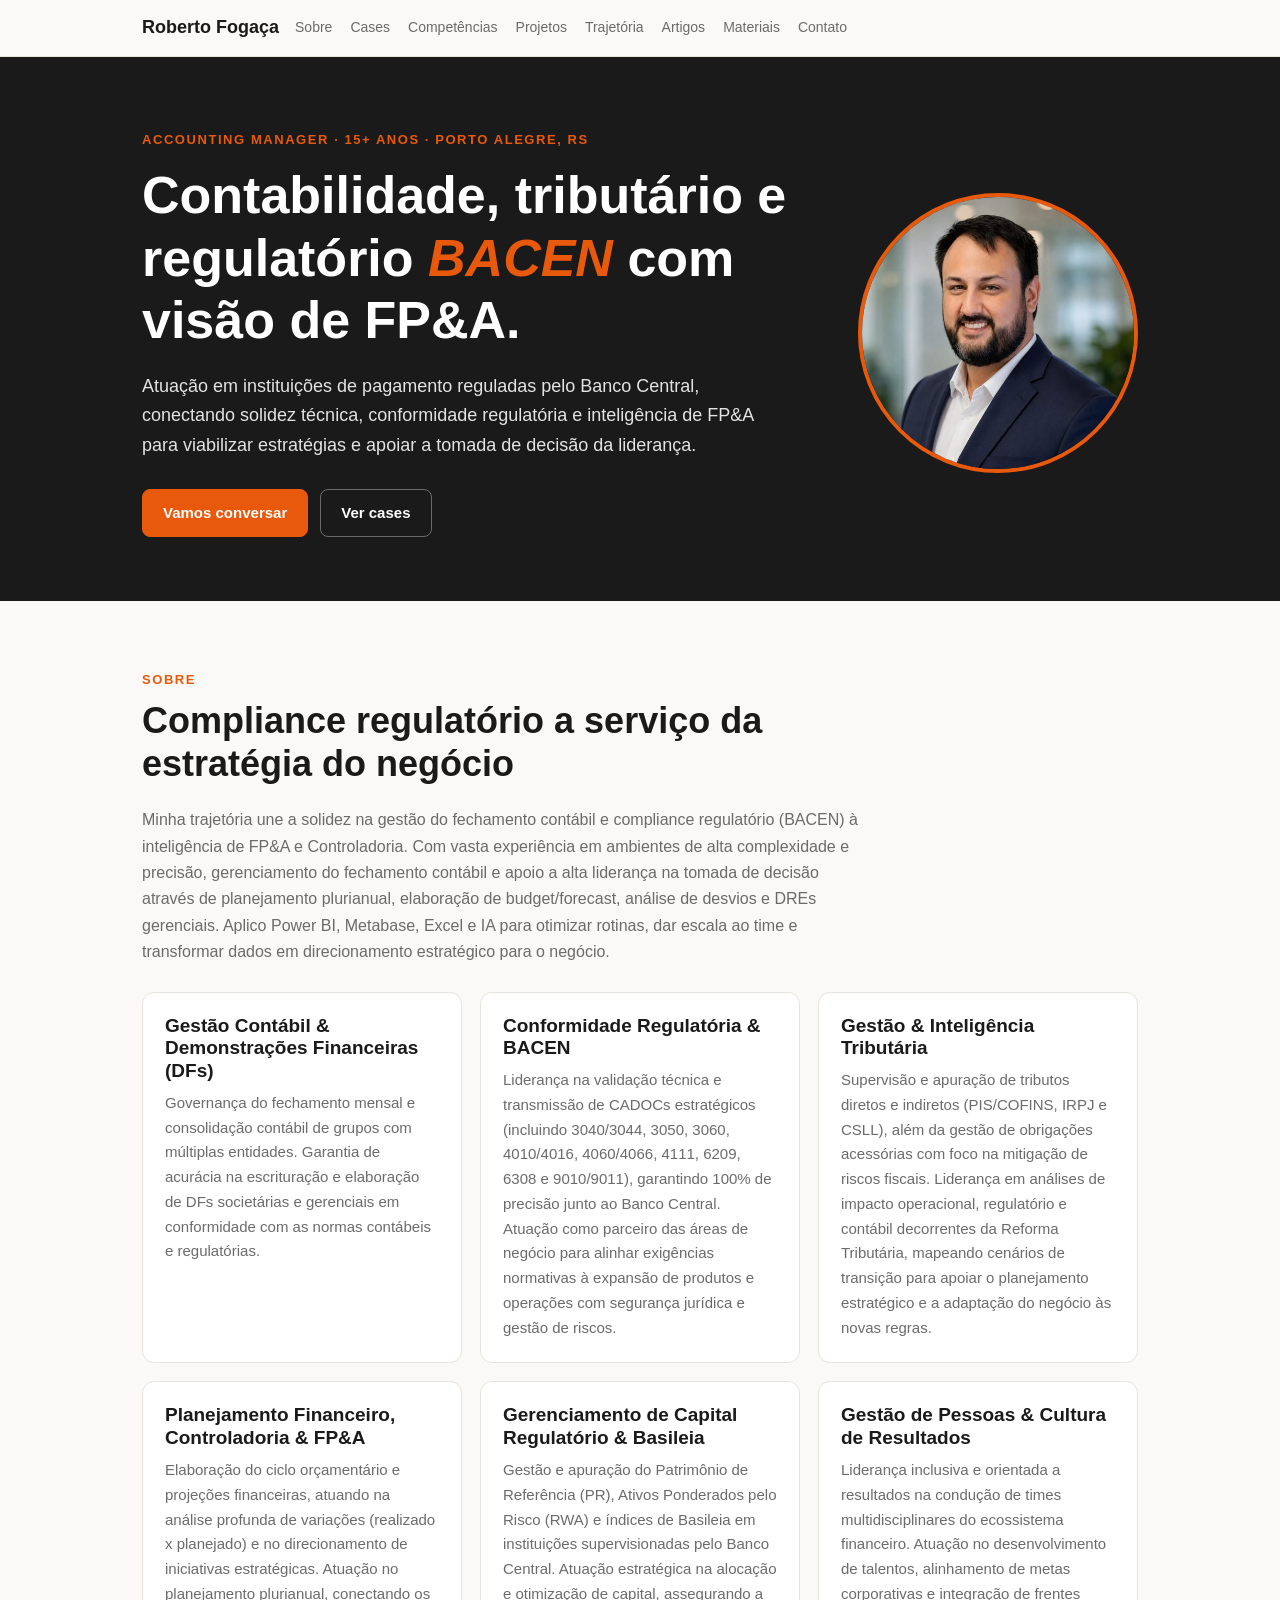
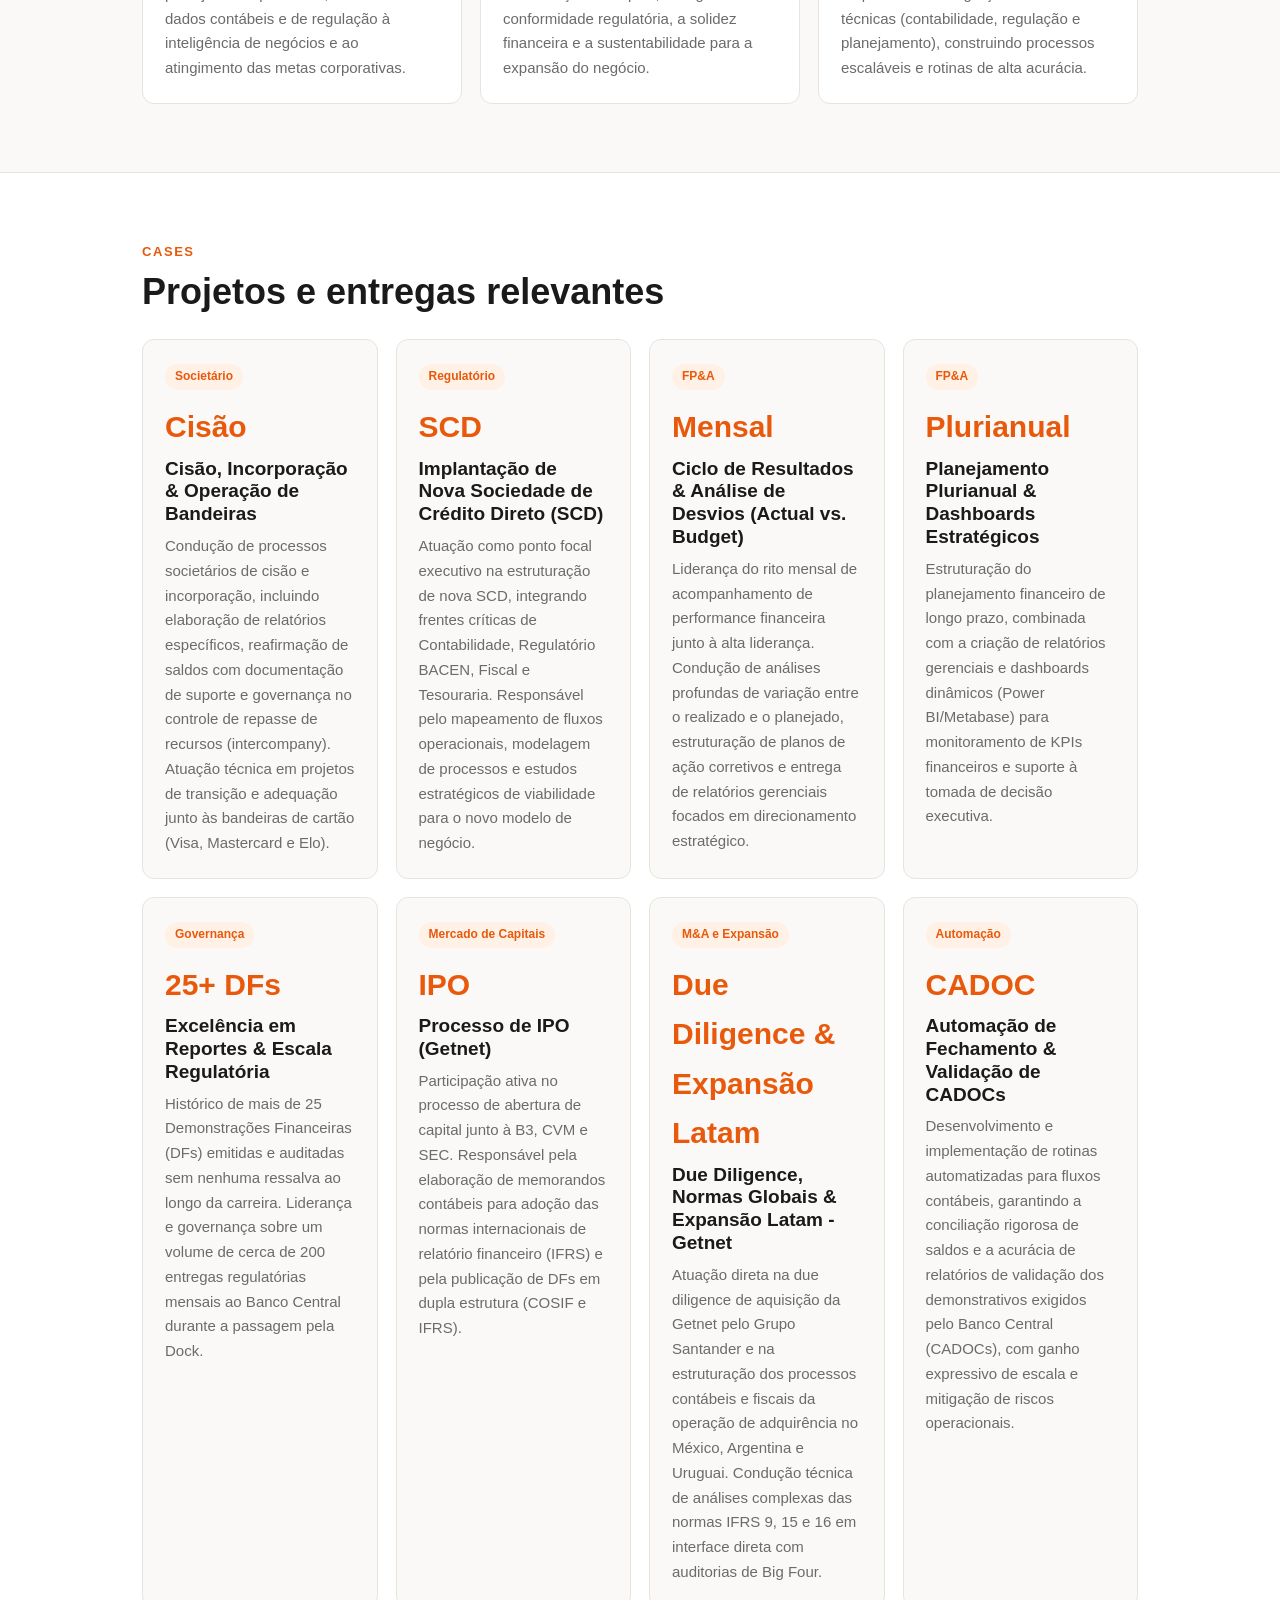
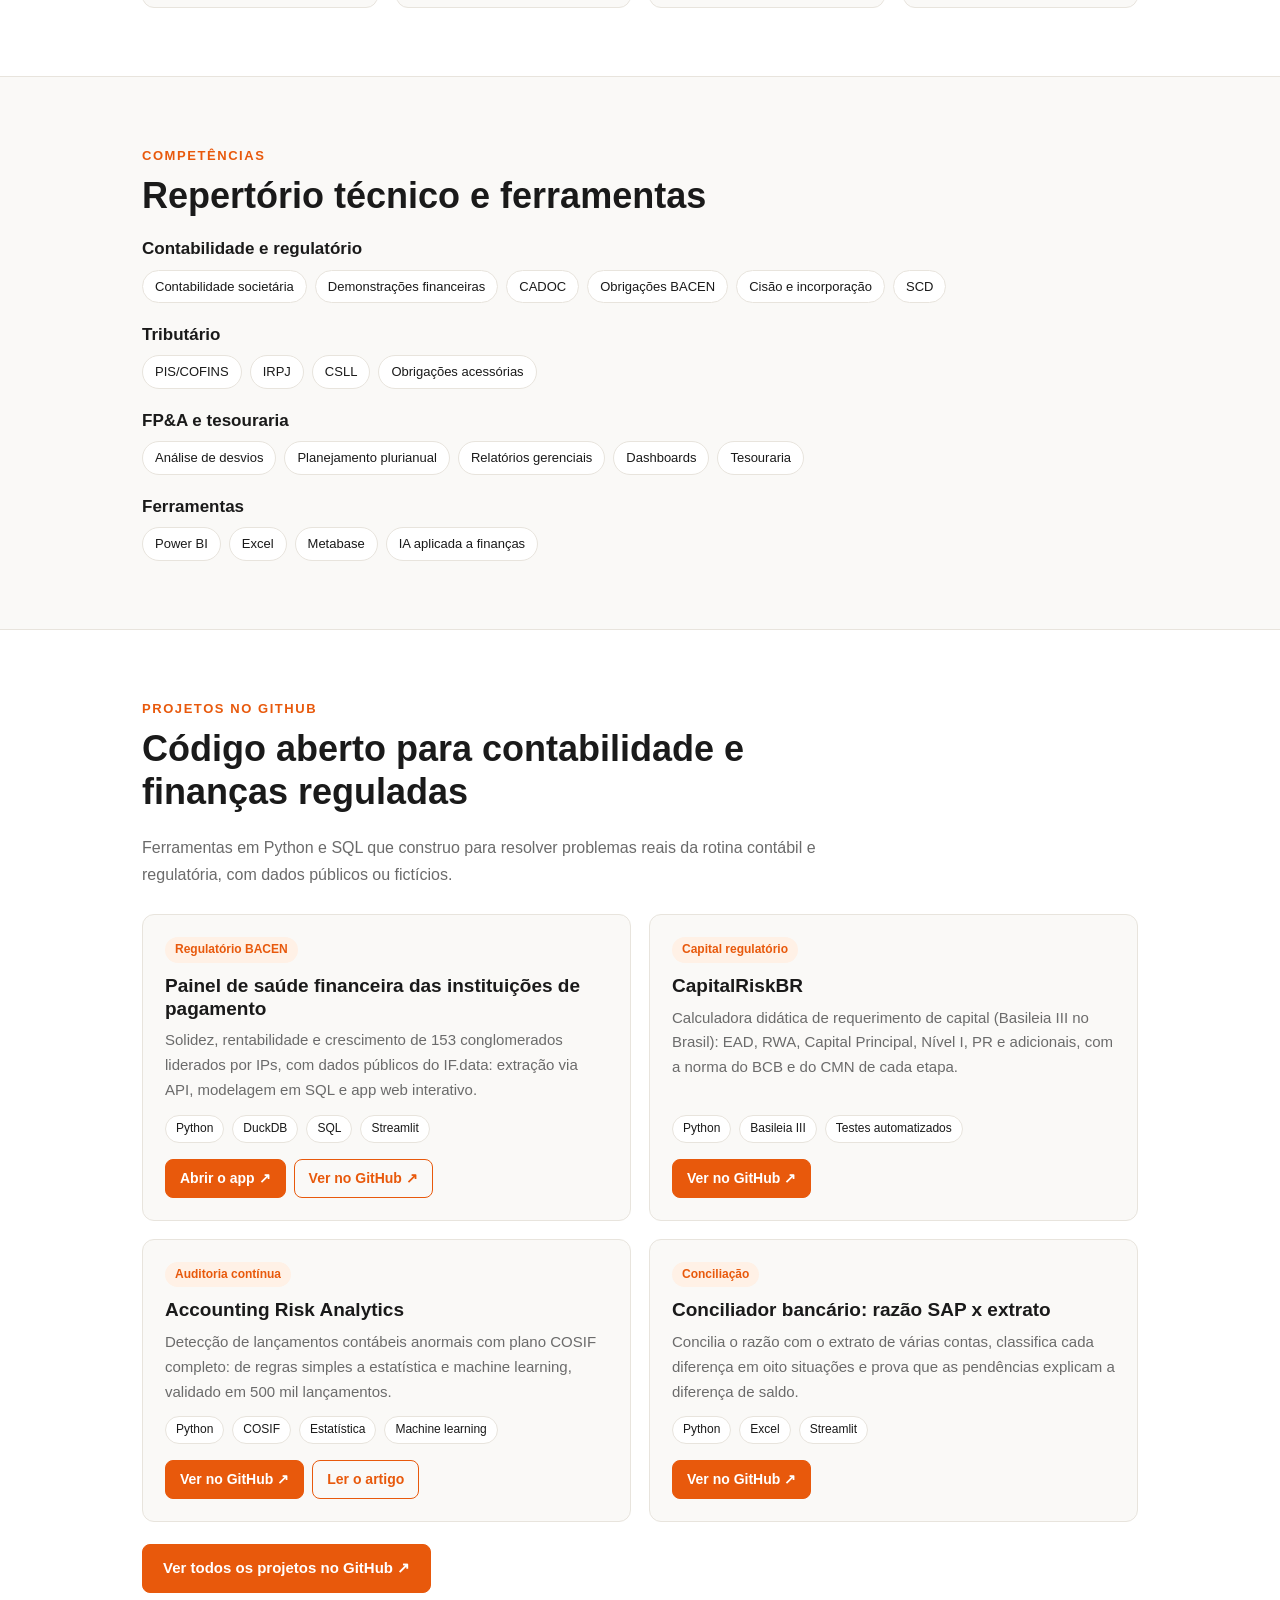
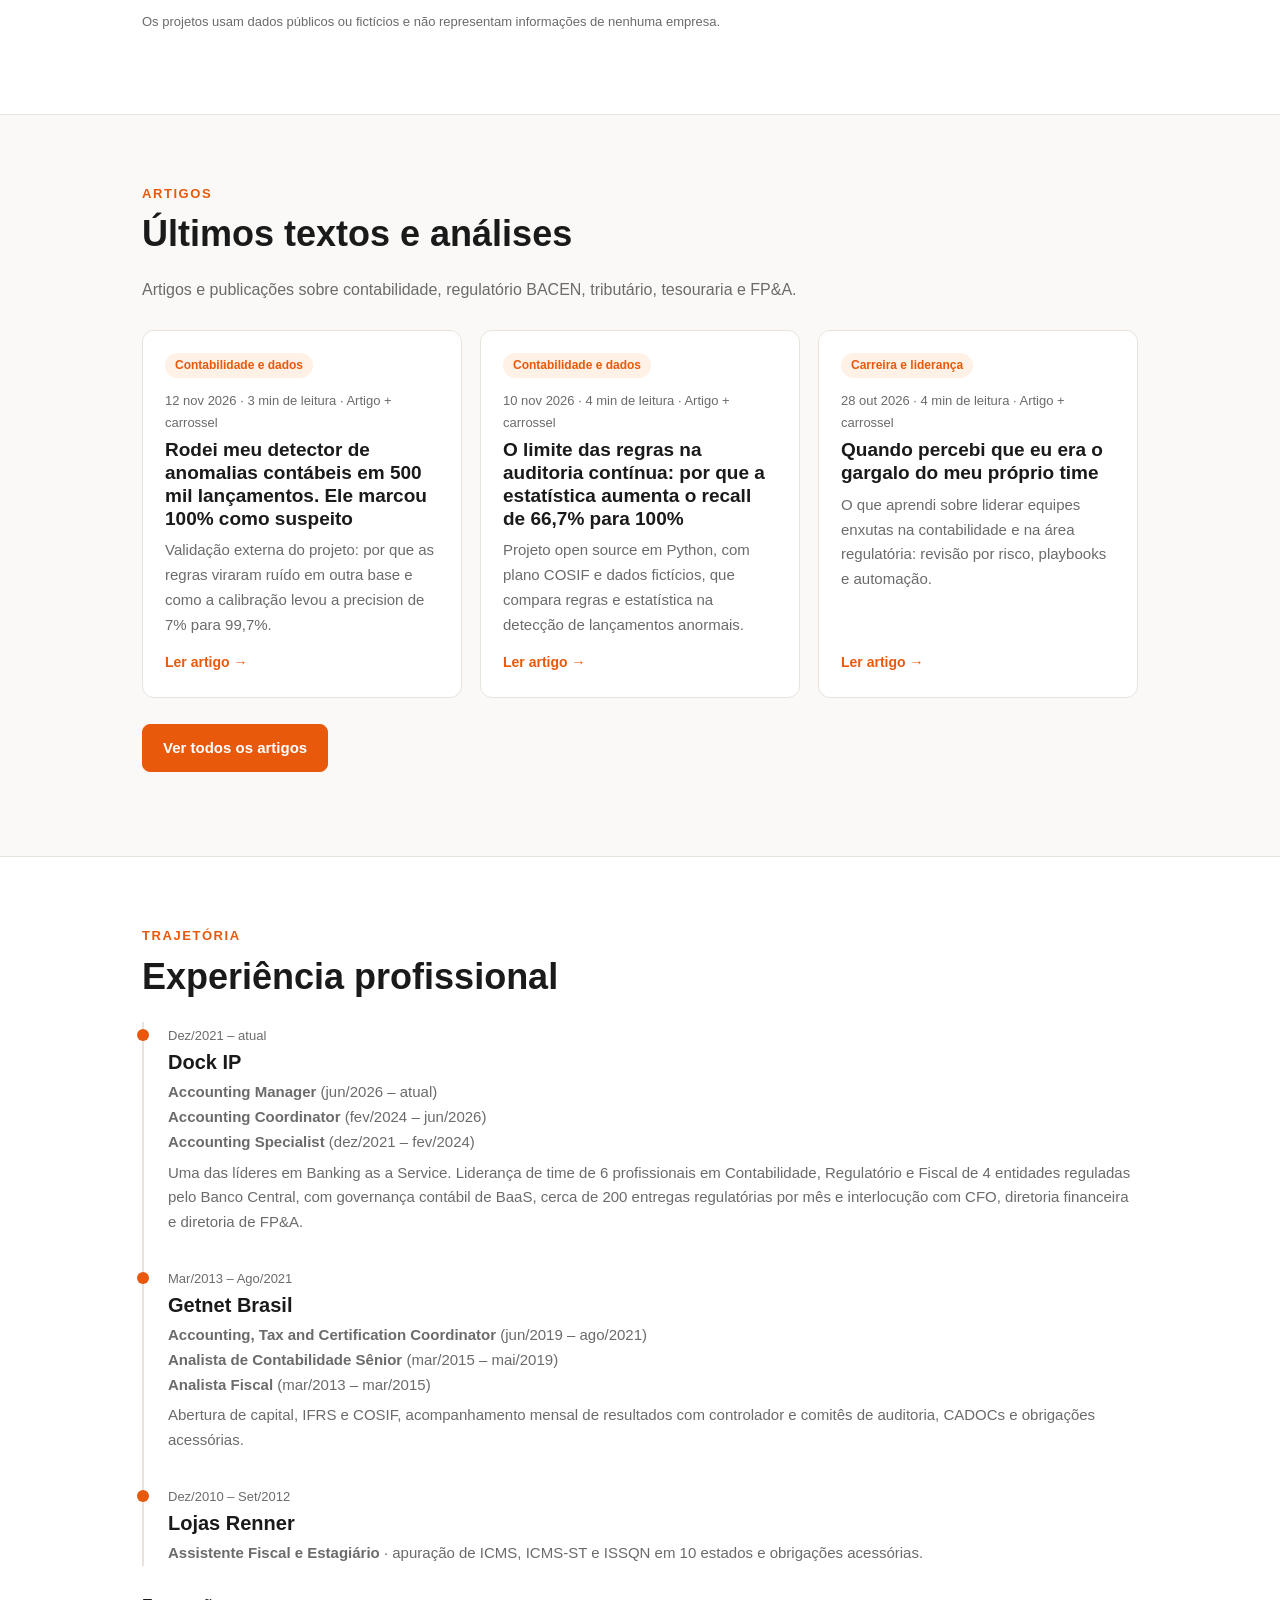
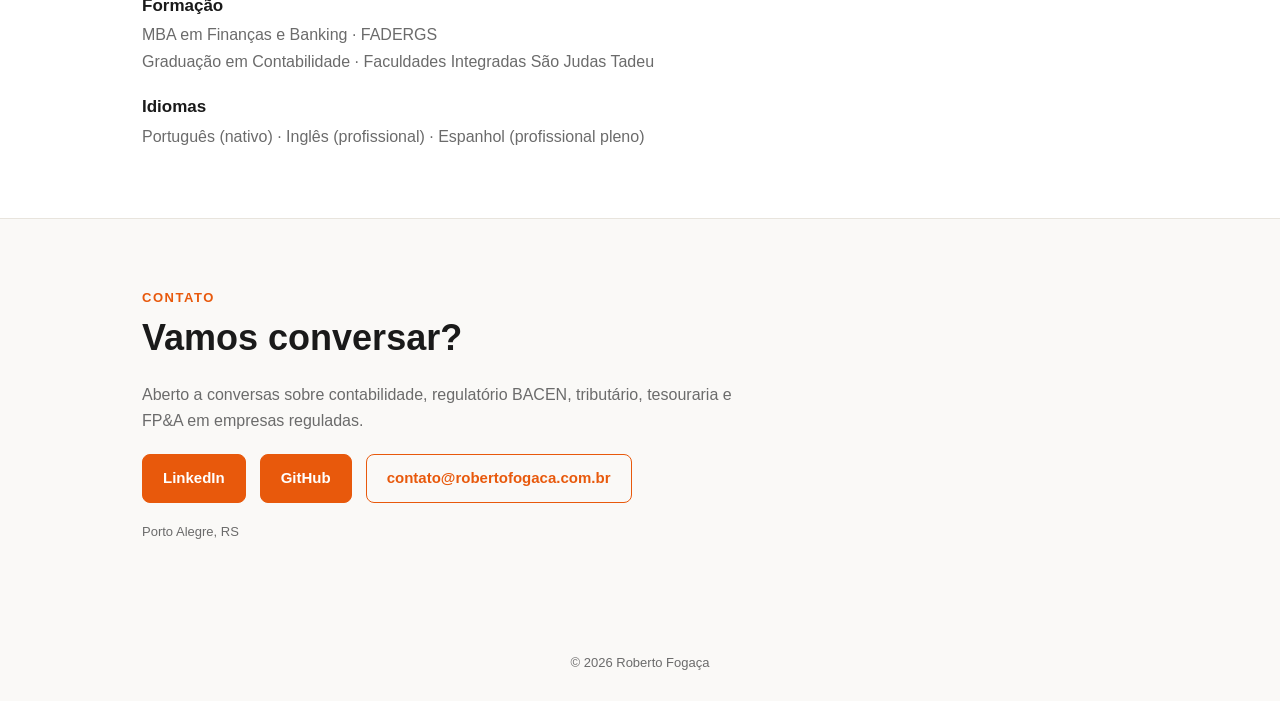
==== commit 70ac1c55: "Botão para o app do painel de saúde financeira das IPs Co-Authored-By: Claude Opus 5.5 <noreply@anth" ====
--- a/public/index.html
+++ b/public/index.html
@@ -77,7 +77,7 @@
 <p style="max-width:680px;color:var(--muted)">Ferramentas em Python e SQL que construo para resolver problemas reais da rotina contábil e regulatória, com dados públicos ou fictícios.</p>
 <!-- PARA ADICIONAR UM PROJETO: copie um bloco <article class="card repo"> e troque etiqueta, título, descrição, tecnologias e link -->
 <div class="grid repos">
-<article class="card repo"><span class="tag">Regulatório BACEN</span><h3>Painel de saúde financeira das instituições de pagamento</h3><p>Solidez, rentabilidade e crescimento de 153 conglomerados liderados por IPs, com dados públicos do IF.data: extração via API, modelagem em SQL e app web interativo.</p><div class="chips"><span>Python</span><span>DuckDB</span><span>SQL</span><span>Streamlit</span></div><p class="acoes"><a class="btn small" href="https://github.com/robertofogaca-fin/painel-saude-financeira-bcb" target="_blank" rel="noopener">Ver no GitHub ↗</a></p></article>
+<article class="card repo"><span class="tag">Regulatório BACEN</span><h3>Painel de saúde financeira das instituições de pagamento</h3><p>Solidez, rentabilidade e crescimento de 153 conglomerados liderados por IPs, com dados públicos do IF.data: extração via API, modelagem em SQL e app web interativo.</p><div class="chips"><span>Python</span><span>DuckDB</span><span>SQL</span><span>Streamlit</span></div><p class="acoes"><a class="btn small" href="https://painel-ips-bcb.streamlit.app/" target="_blank" rel="noopener">Abrir o app ↗</a><a class="btn small outline" href="https://github.com/robertofogaca-fin/painel-saude-financeira-bcb" target="_blank" rel="noopener">Ver no GitHub ↗</a></p></article>
 <article class="card repo"><span class="tag">Capital regulatório</span><h3>CapitalRiskBR</h3><p>Calculadora didática de requerimento de capital (Basileia III no Brasil): EAD, RWA, Capital Principal, Nível I, PR e adicionais, com a norma do BCB e do CMN de cada etapa.</p><div class="chips"><span>Python</span><span>Basileia III</span><span>Testes automatizados</span></div><p class="acoes"><a class="btn small" href="https://github.com/robertofogaca-fin/capital_risk_br" target="_blank" rel="noopener">Ver no GitHub ↗</a></p></article>
 <article class="card repo"><span class="tag">Auditoria contínua</span><h3>Accounting Risk Analytics</h3><p>Detecção de lançamentos contábeis anormais com plano COSIF completo: de regras simples a estatística e machine learning, validado em 500 mil lançamentos.</p><div class="chips"><span>Python</span><span>COSIF</span><span>Estatística</span><span>Machine learning</span></div><p class="acoes"><a class="btn small" href="https://github.com/robertofogaca-fin/accounting-risk-analytics" target="_blank" rel="noopener">Ver no GitHub ↗</a><a class="btn small outline" href="artigos/regras-vs-estatistica.html">Ler o artigo</a></p></article>
 <article class="card repo"><span class="tag">Conciliação</span><h3>Conciliador bancário: razão SAP x extrato</h3><p>Concilia o razão com o extrato de várias contas, classifica cada diferença em oito situações e prova que as pendências explicam a diferença de saldo.</p><div class="chips"><span>Python</span><span>Excel</span><span>Streamlit</span></div><p class="acoes"><a class="btn small" href="https://github.com/robertofogaca-fin/conciliador-sap" target="_blank" rel="noopener">Ver no GitHub ↗</a></p></article>
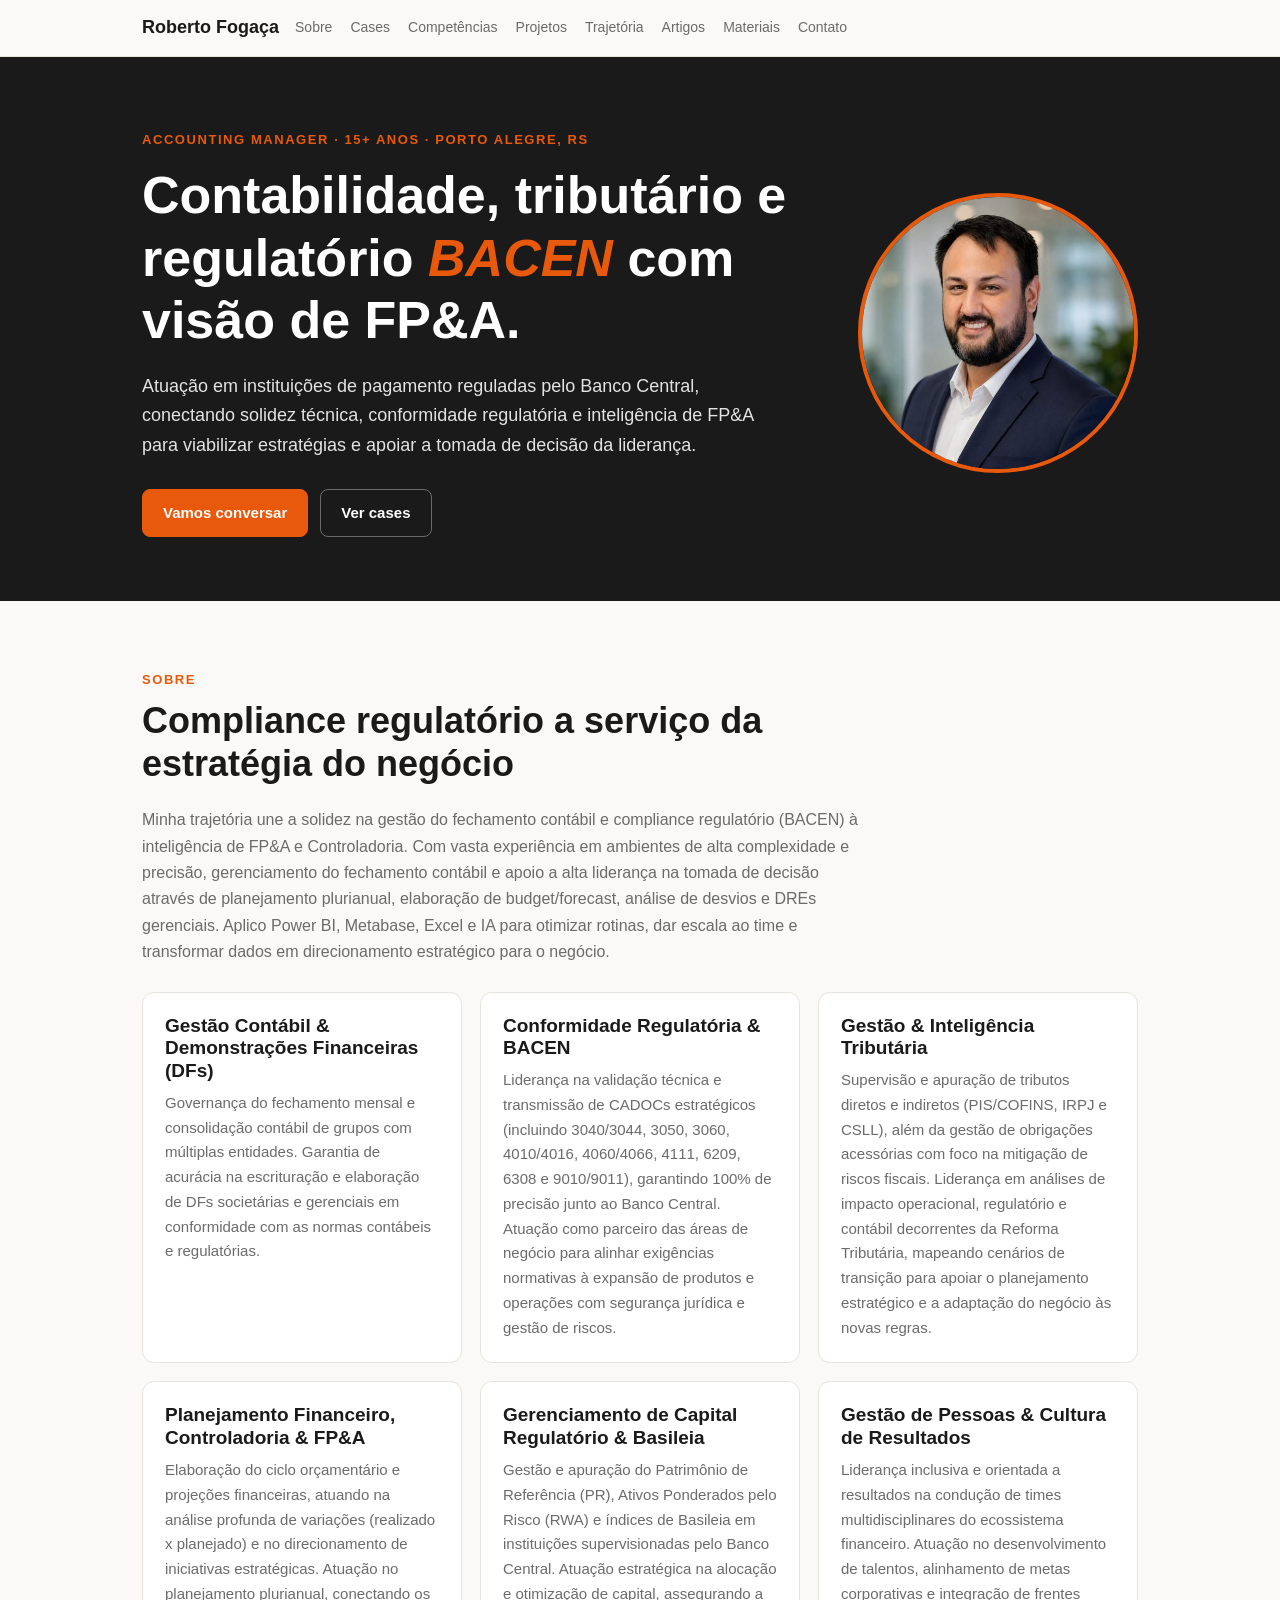
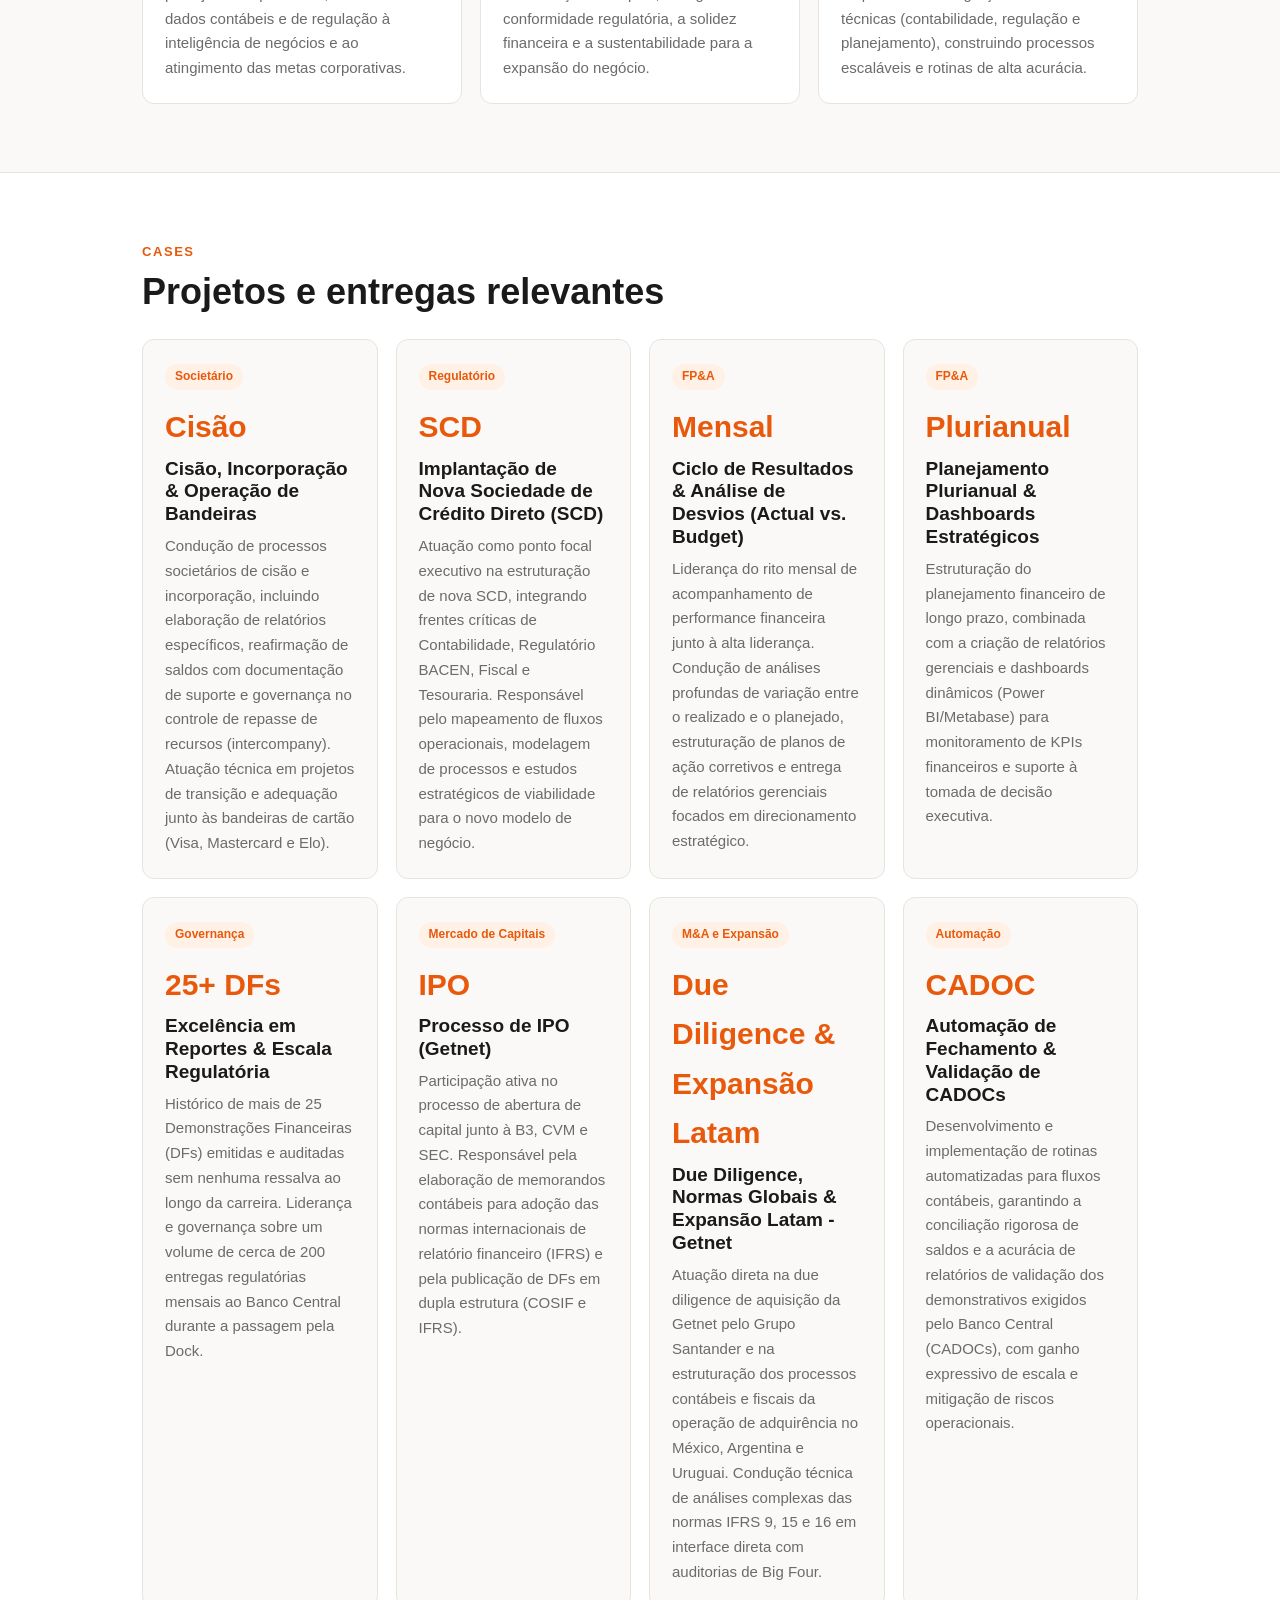
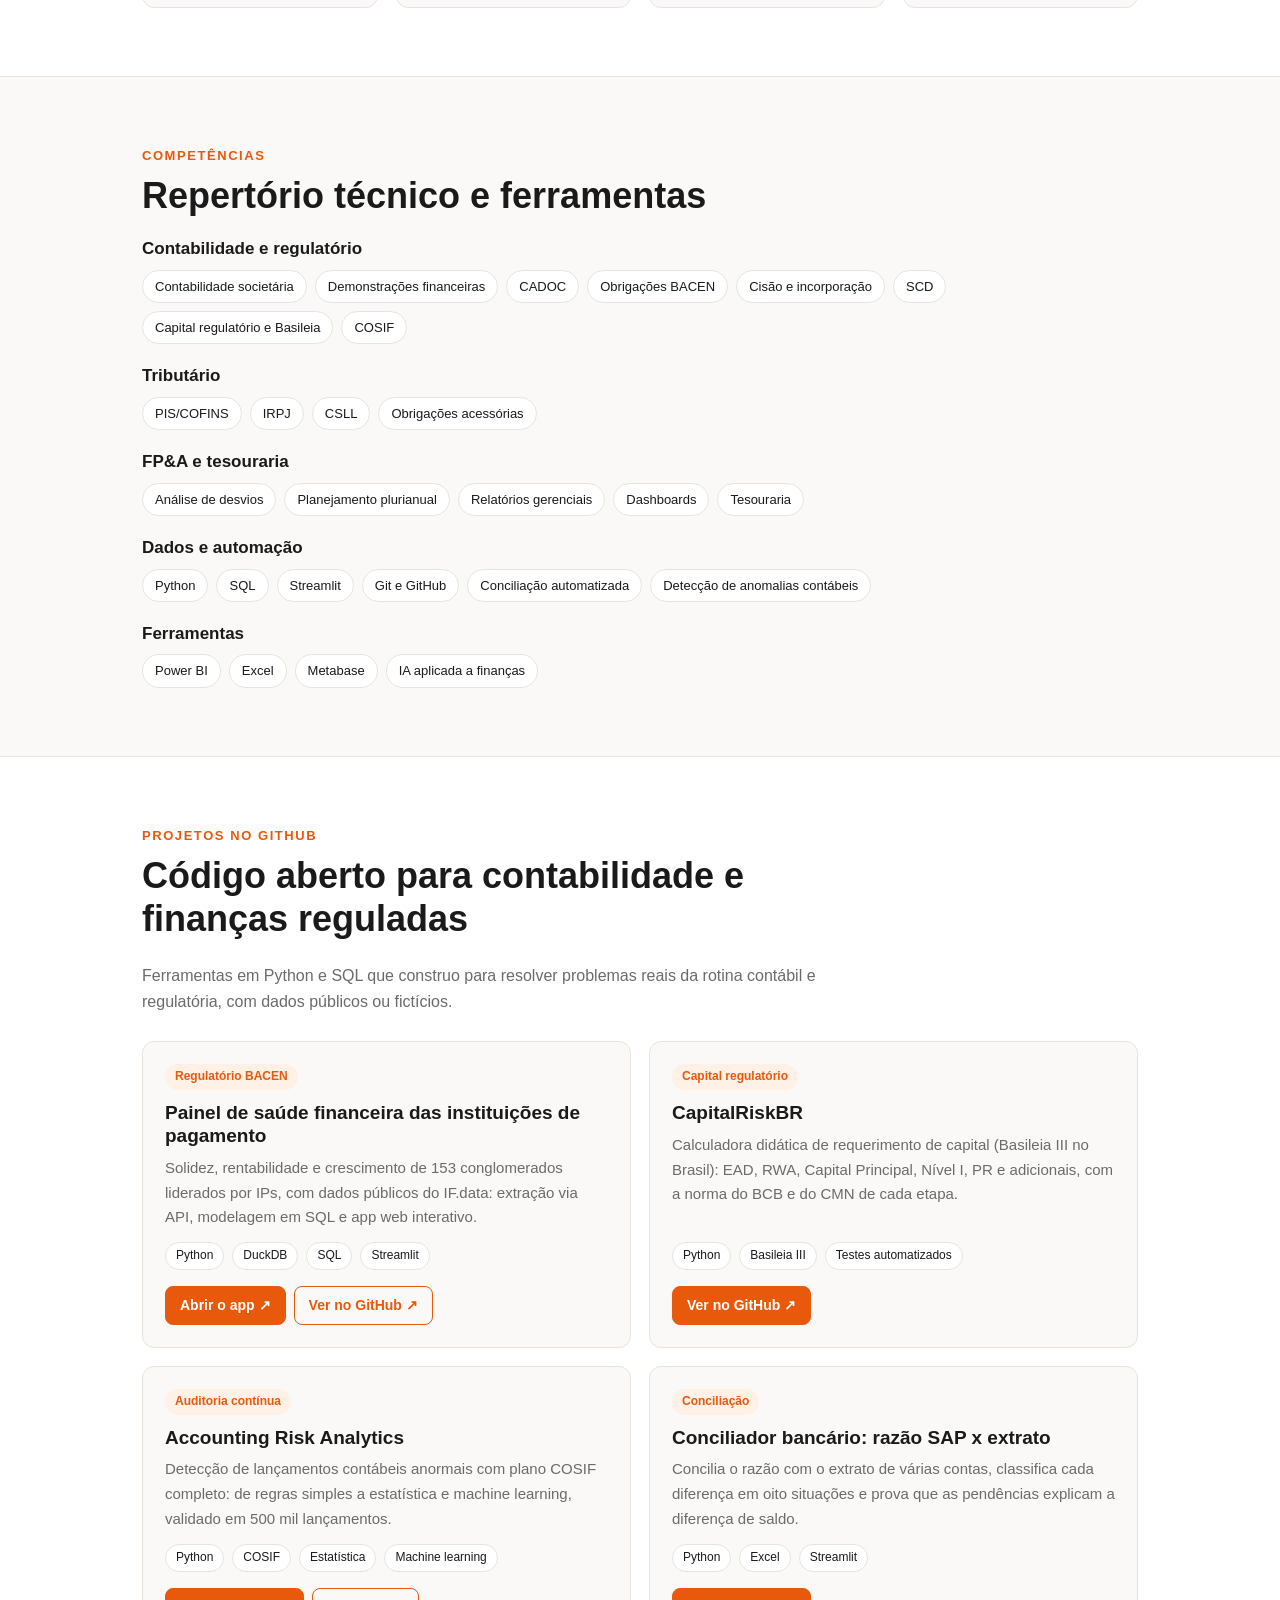
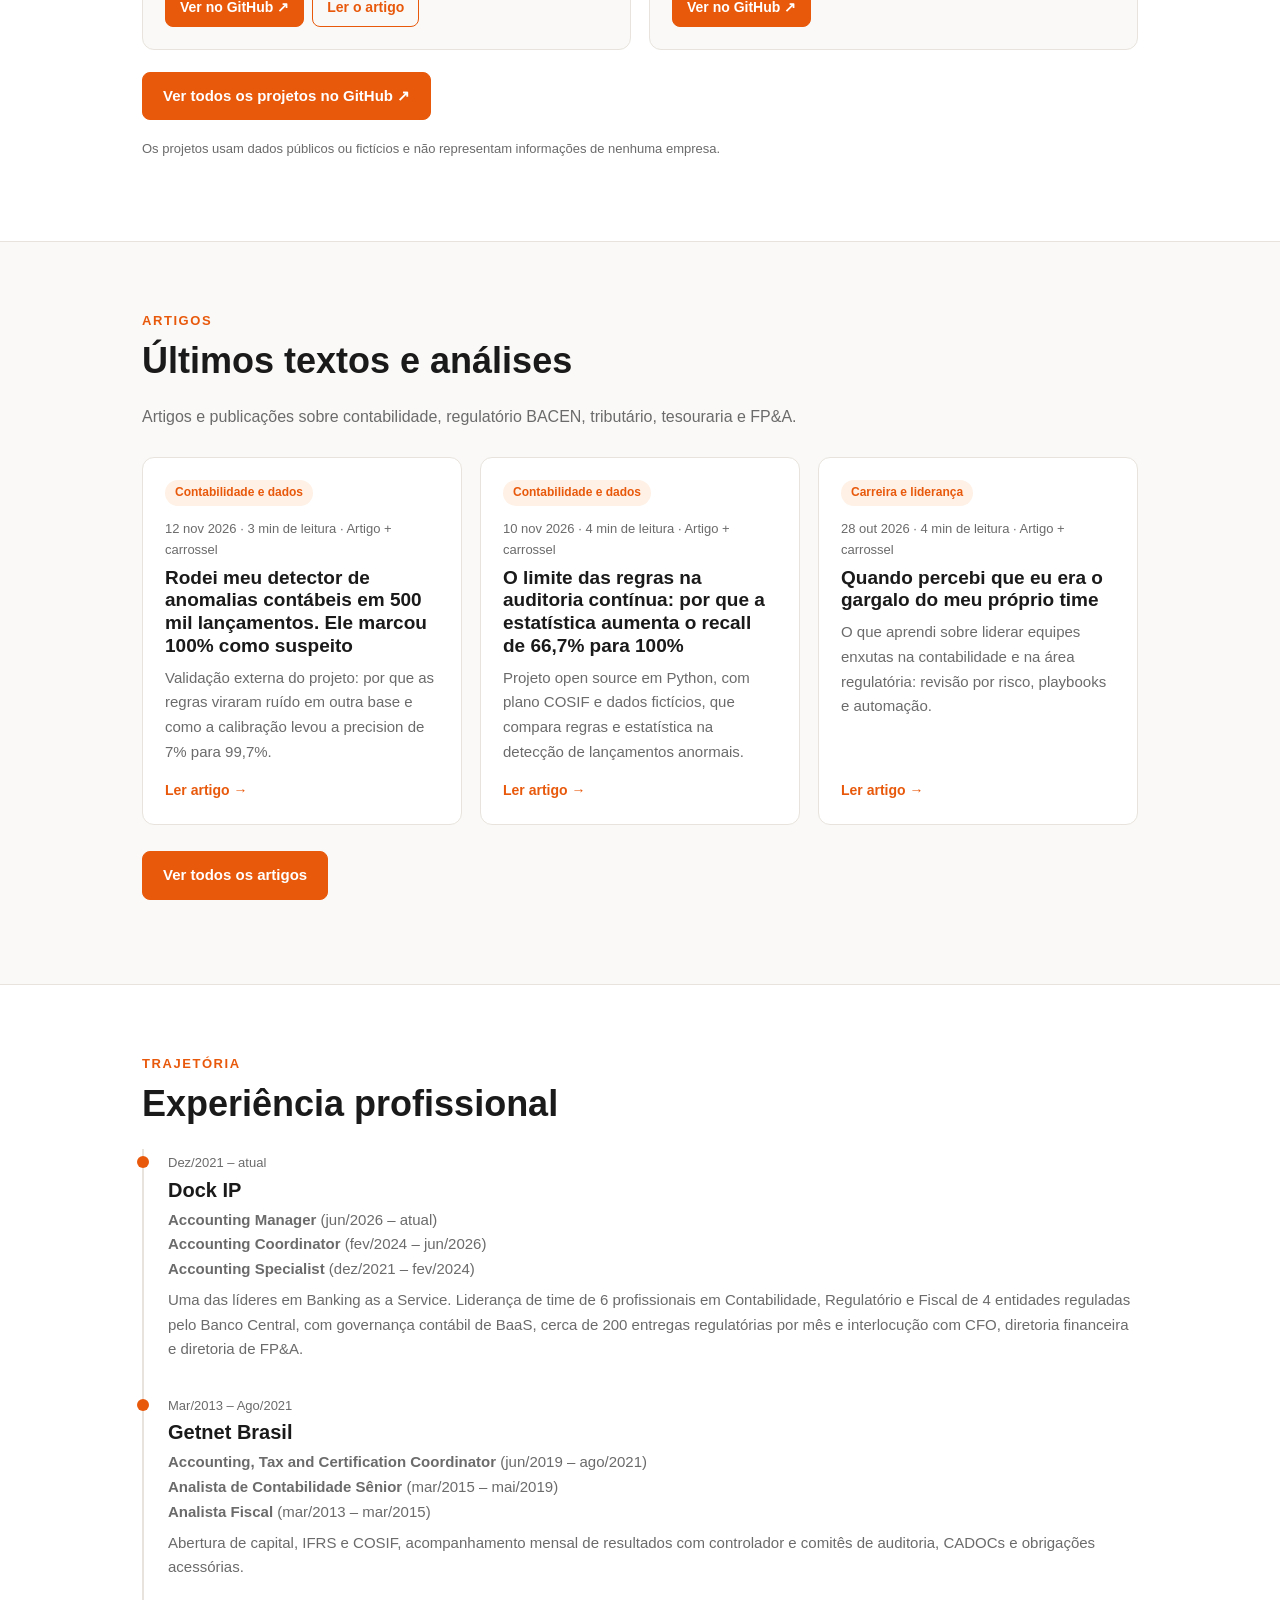
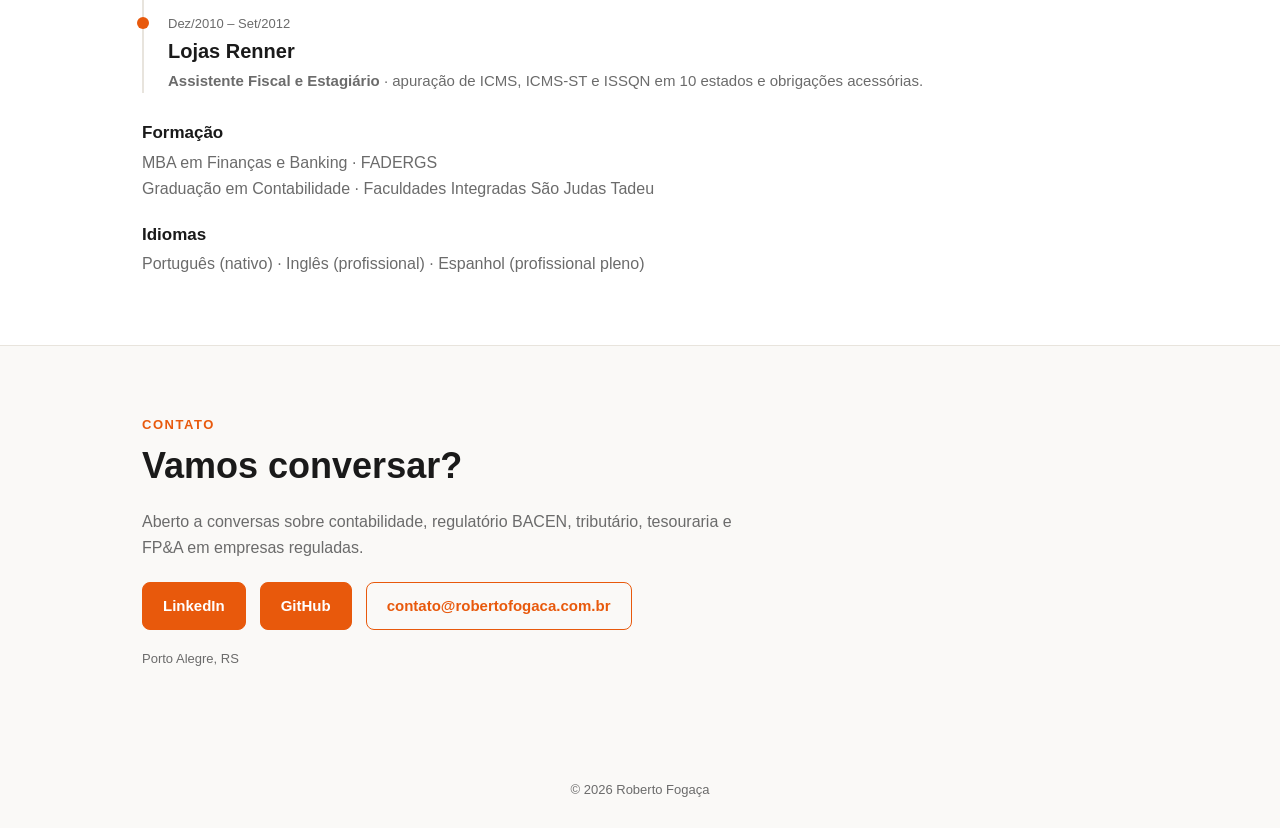
==== commit ea1179b2: "Competências: dados e automação, capital regulatório e COSIF Co-Authored-By: Claude Opus 5.5 <norepl" ====
--- a/public/index.html
+++ b/public/index.html
@@ -65,9 +65,10 @@
 <section id="competencias"><div class="wrap">
 <div class="eyebrow">Competências</div>
 <h2>Repertório técnico e ferramentas</h2>
-<div class="group"><h3>Contabilidade e regulatório</h3><div class="chips"><span>Contabilidade societária</span><span>Demonstrações financeiras</span><span>CADOC</span><span>Obrigações BACEN</span><span>Cisão e incorporação</span><span>SCD</span></div></div>
+<div class="group"><h3>Contabilidade e regulatório</h3><div class="chips"><span>Contabilidade societária</span><span>Demonstrações financeiras</span><span>CADOC</span><span>Obrigações BACEN</span><span>Cisão e incorporação</span><span>SCD</span><span>Capital regulatório e Basileia</span><span>COSIF</span></div></div>
 <div class="group"><h3>Tributário</h3><div class="chips"><span>PIS/COFINS</span><span>IRPJ</span><span>CSLL</span><span>Obrigações acessórias</span></div></div>
 <div class="group"><h3>FP&amp;A e tesouraria</h3><div class="chips"><span>Análise de desvios</span><span>Planejamento plurianual</span><span>Relatórios gerenciais</span><span>Dashboards</span><span>Tesouraria</span></div></div>
+<div class="group"><h3>Dados e automação</h3><div class="chips"><span>Python</span><span>SQL</span><span>Streamlit</span><span>Git e GitHub</span><span>Conciliação automatizada</span><span>Detecção de anomalias contábeis</span></div></div>
 <div class="group"><h3>Ferramentas</h3><div class="chips"><span>Power BI</span><span>Excel</span><span>Metabase</span><span>IA aplicada a finanças</span></div></div>
 </div></section>
 
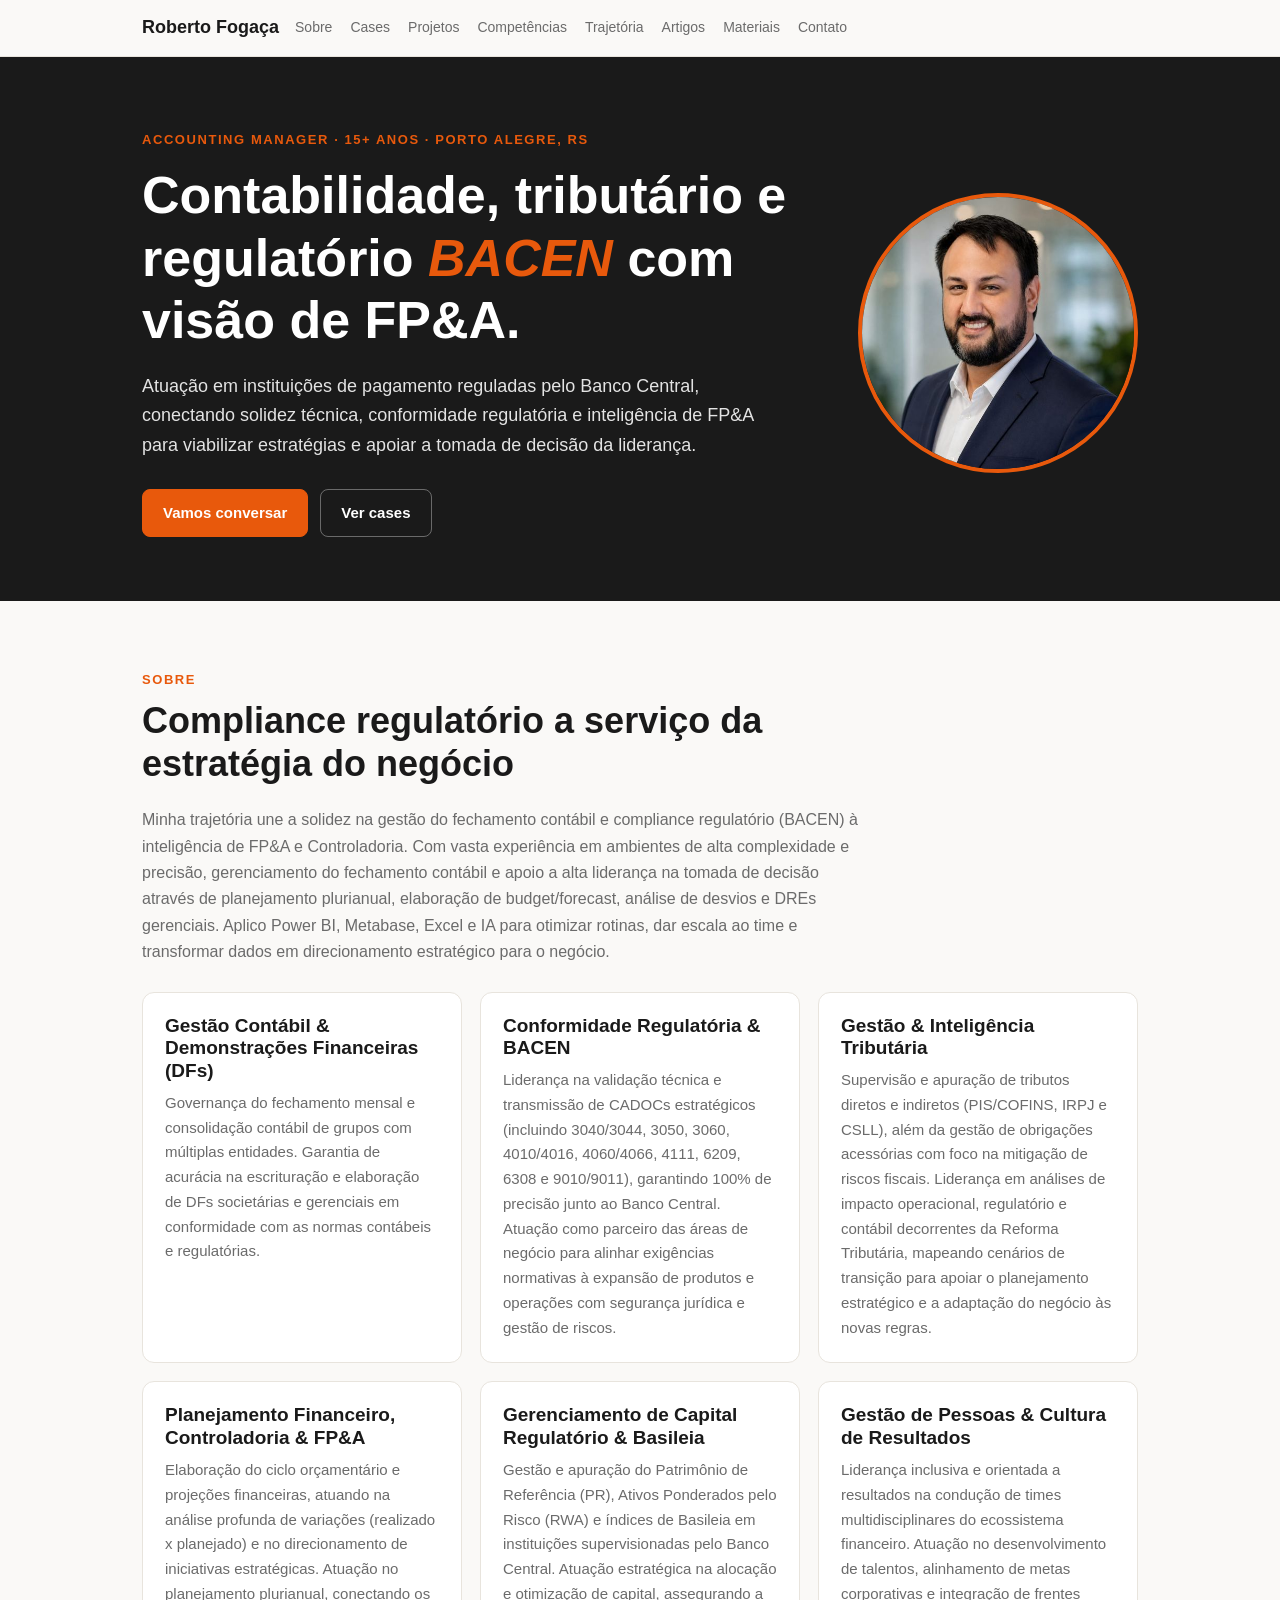
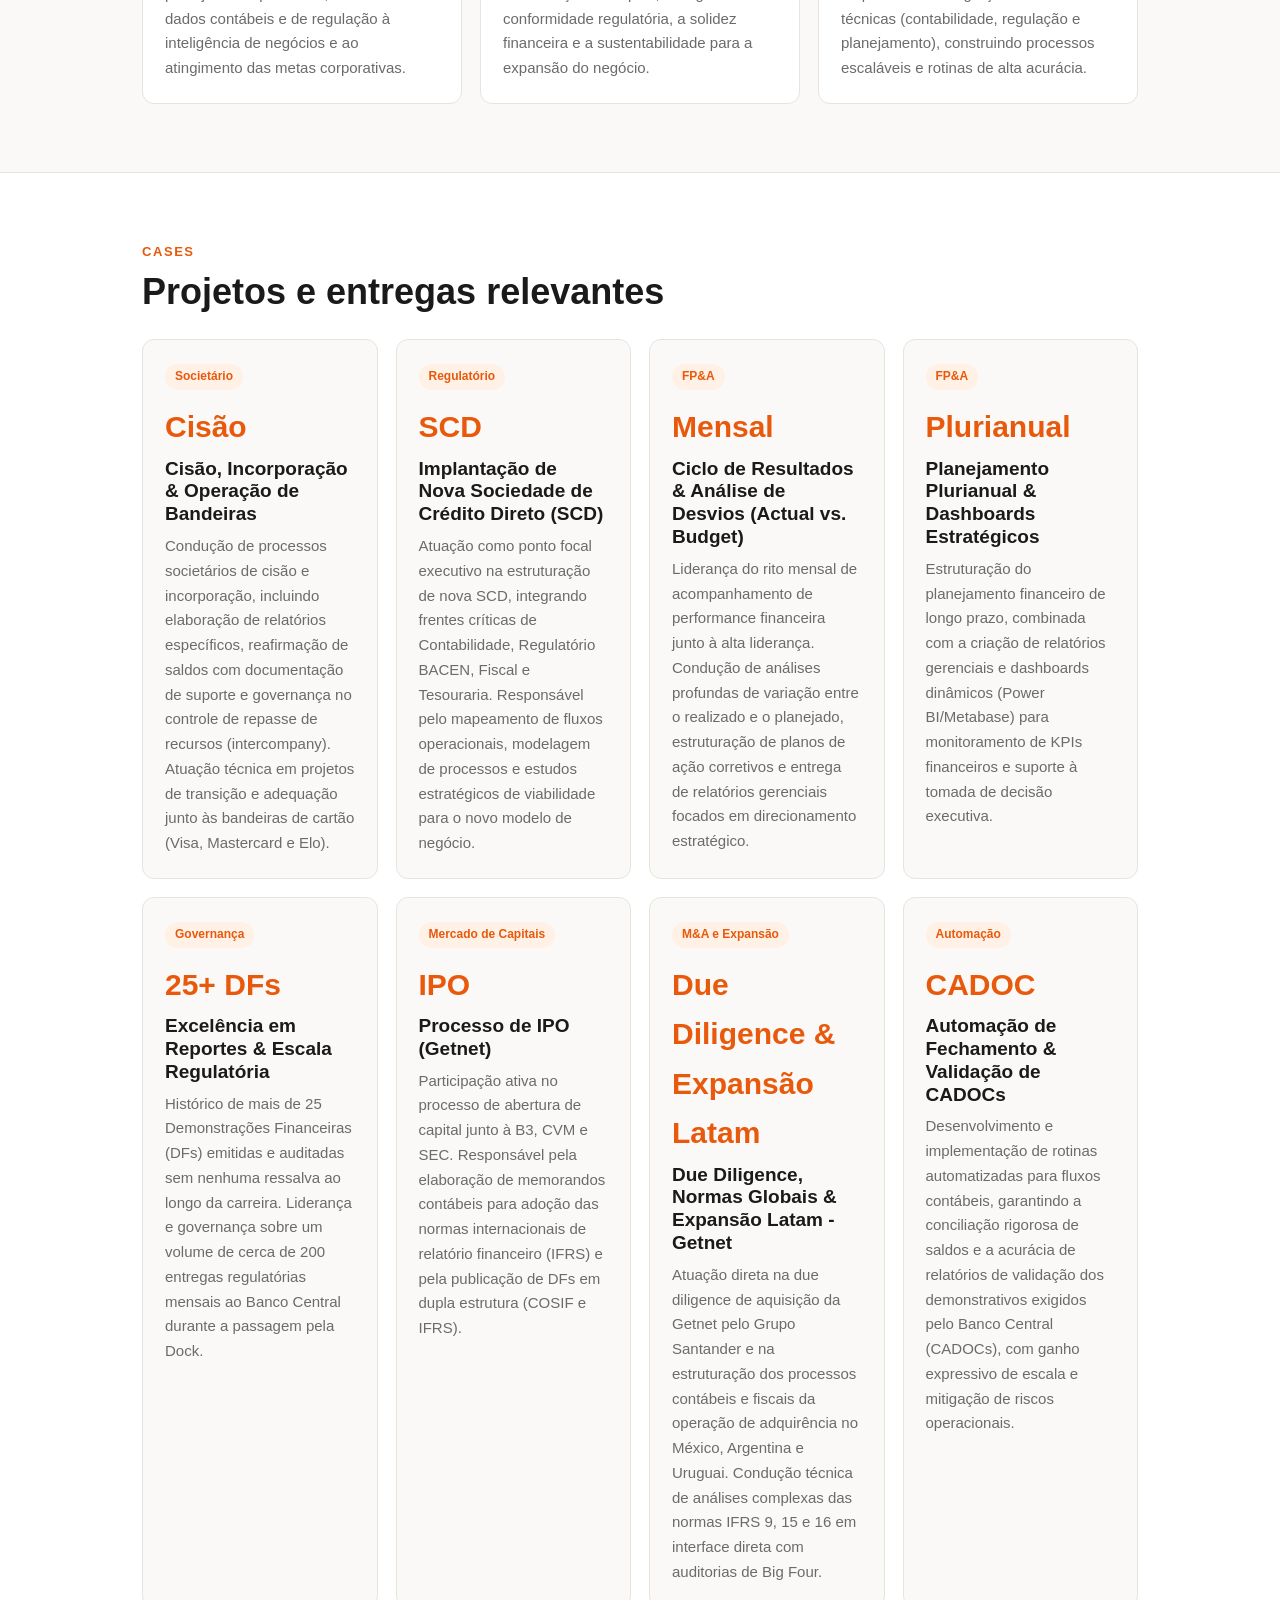
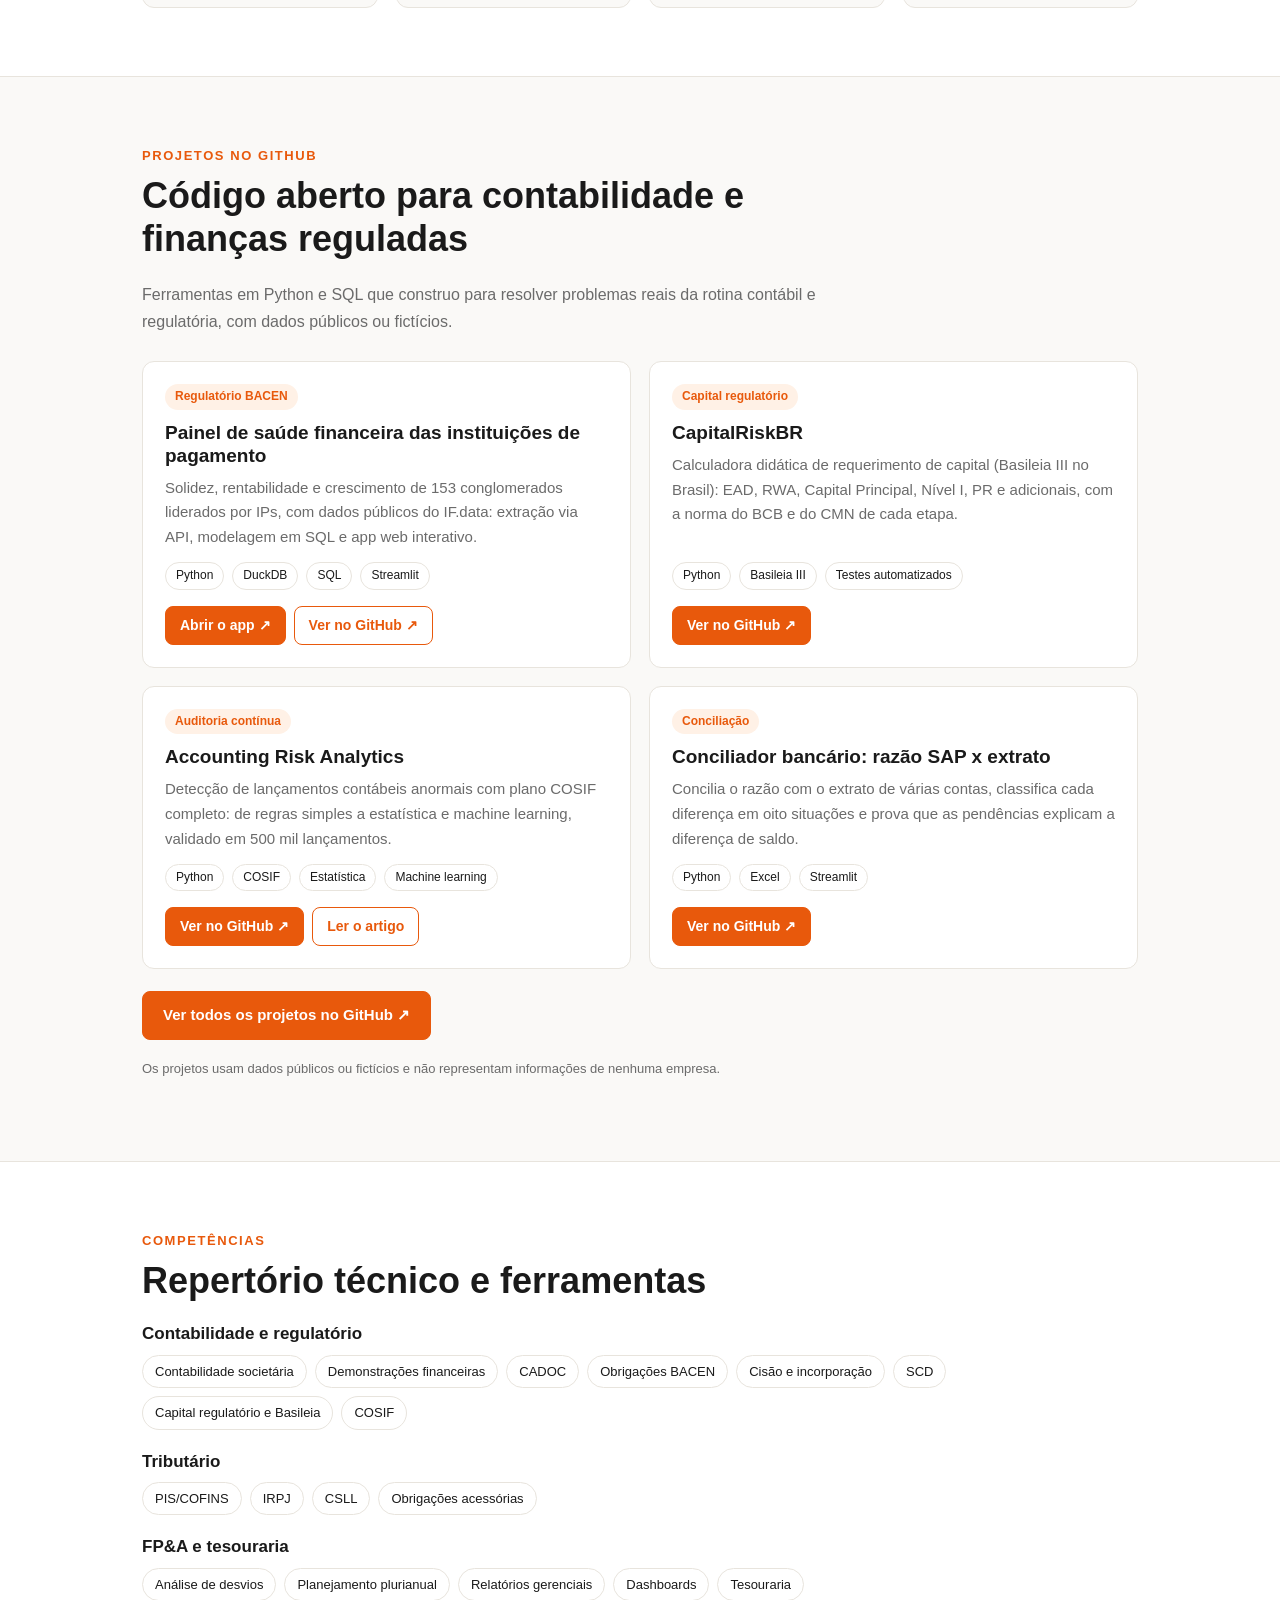
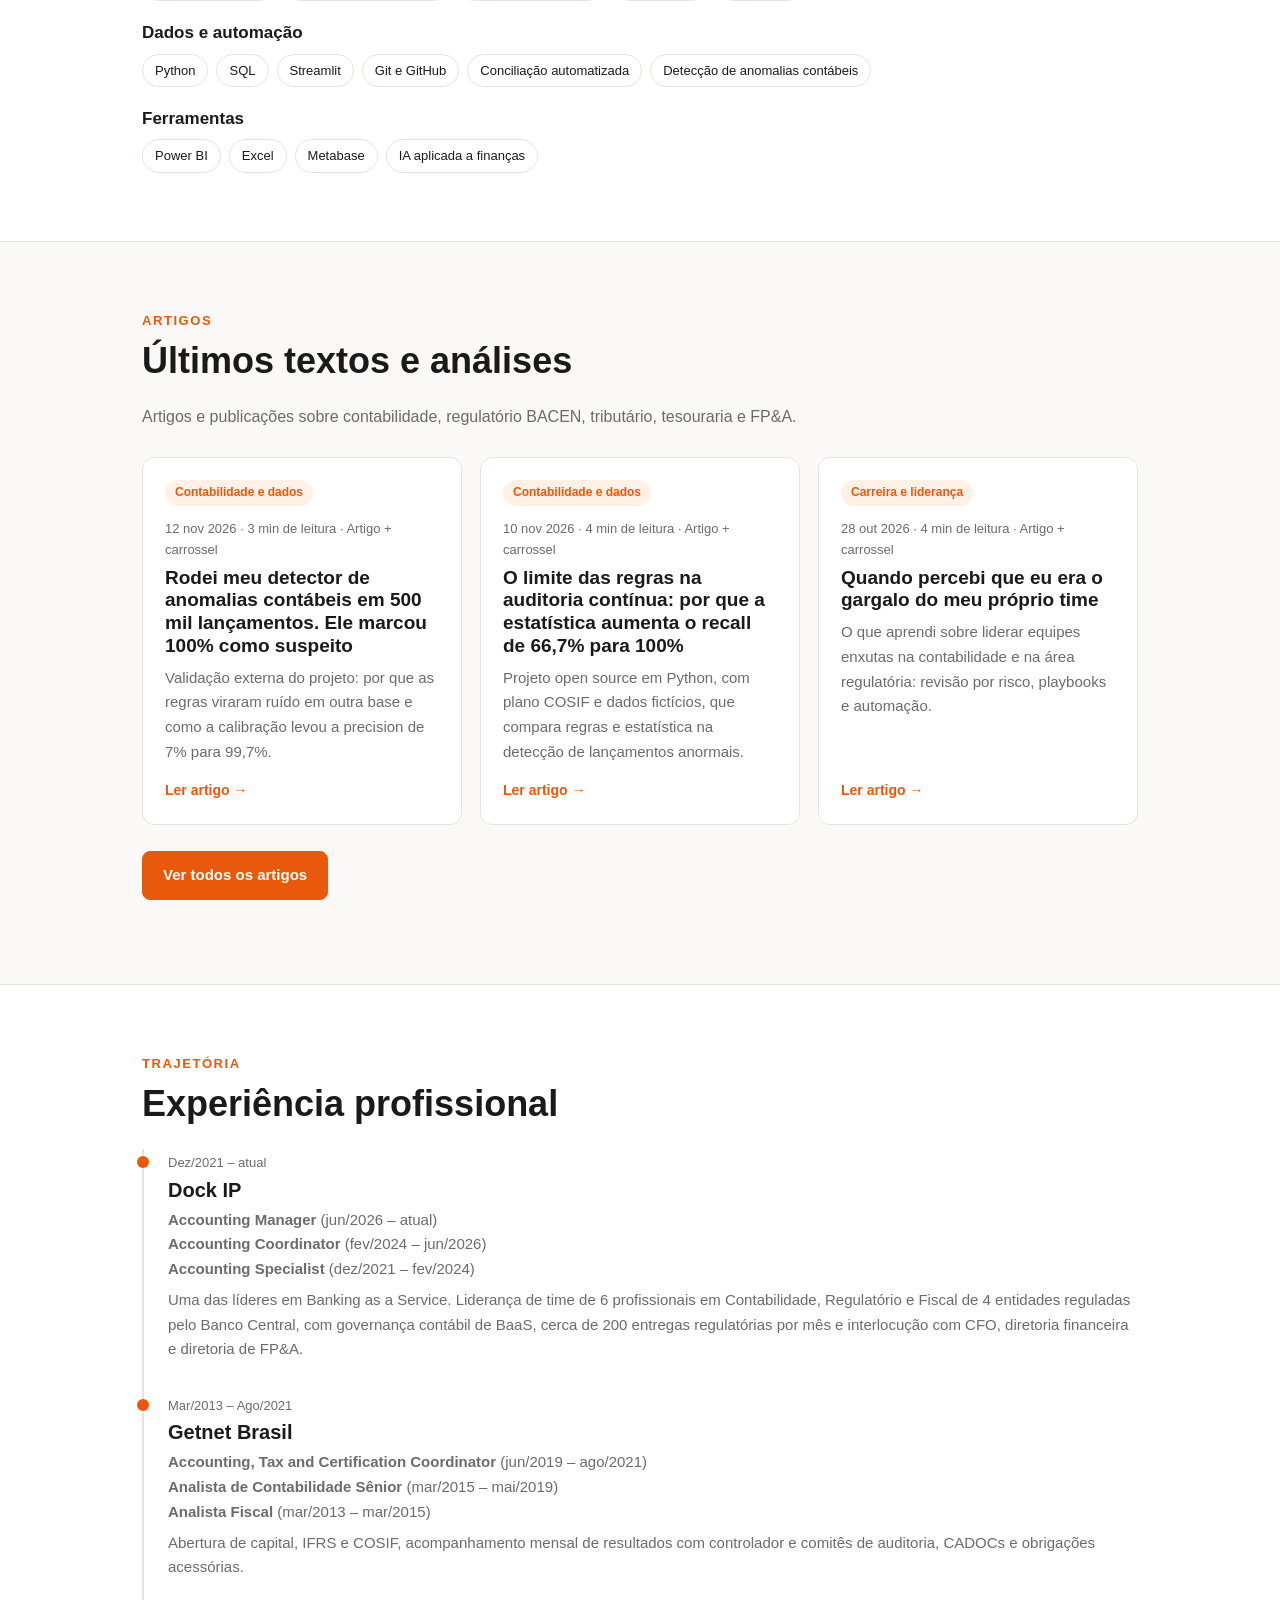
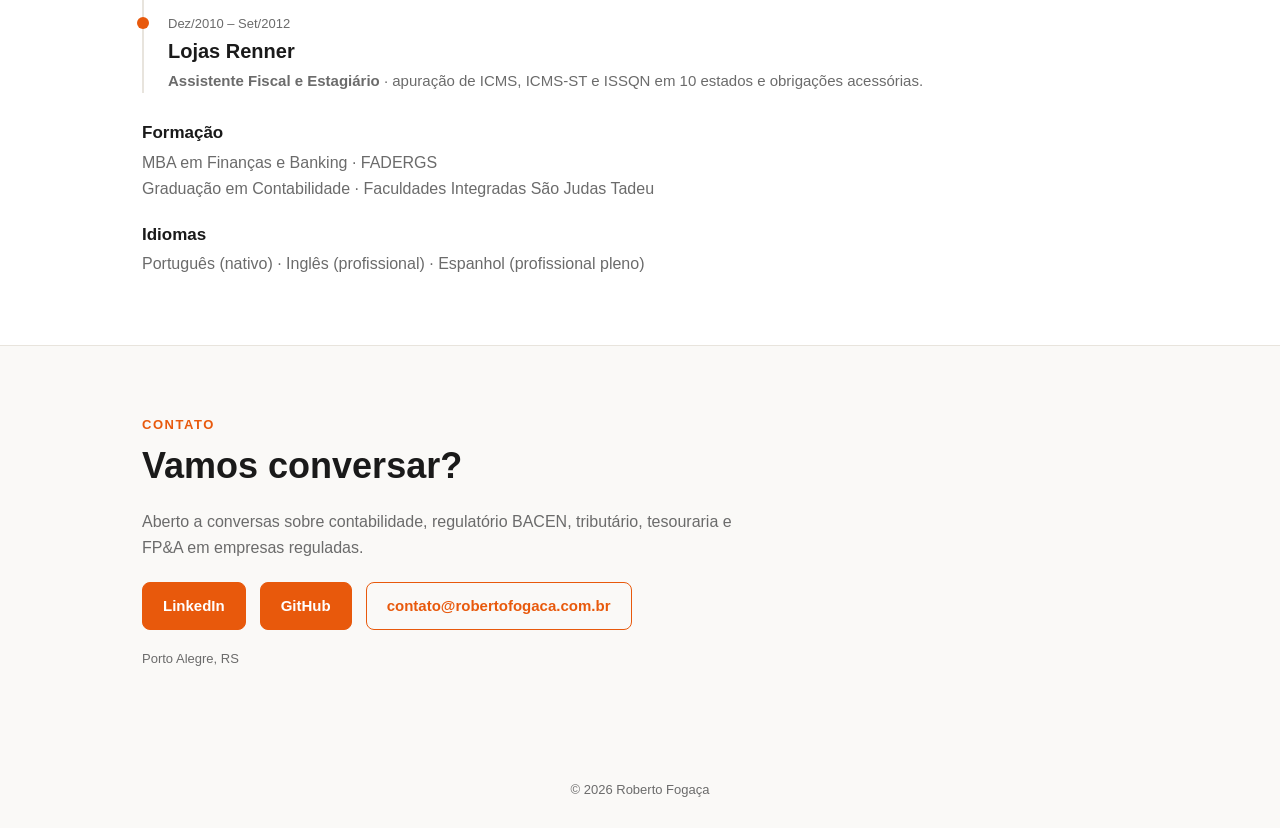
==== commit 984c0e97: "Projetos antes de Competências na home e no menu Co-Authored-By: Claude Opus 5.5 <noreply@anthropic." ====
--- a/public/index.html
+++ b/public/index.html
@@ -25,7 +25,7 @@
 </head>
 <body>
 <nav><div class="wrap"><b><a href="index.html">Roberto Fogaça</a></b>
-<div class="links"><a href="#sobre">Sobre</a><a href="#cases">Cases</a><a href="#competencias">Competências</a><a href="#projetos">Projetos</a><a href="#trajetoria">Trajetória</a><a href="artigos.html">Artigos</a><a href="materiais.html">Materiais</a><a href="#contato">Contato</a></div></div></nav>
+<div class="links"><a href="#sobre">Sobre</a><a href="#cases">Cases</a><a href="#projetos">Projetos</a><a href="#competencias">Competências</a><a href="#trajetoria">Trajetória</a><a href="artigos.html">Artigos</a><a href="materiais.html">Materiais</a><a href="#contato">Contato</a></div></div></nav>
 
 <header class="hero" id="inicio"><div class="wrap"><div class="hero-grid"><div>
 <div class="kicker">Accounting Manager · 15+ anos · Porto Alegre, RS</div>
@@ -62,17 +62,7 @@
 <div class="card"><span class="tag">Automação</span><span class="num">CADOC</span><h3>Automação de Fechamento &amp; Validação de CADOCs</h3><p>Desenvolvimento e implementação de rotinas automatizadas para fluxos contábeis, garantindo a conciliação rigorosa de saldos e a acurácia de relatórios de validação dos demonstrativos exigidos pelo Banco Central (CADOCs), com ganho expressivo de escala e mitigação de riscos operacionais.</p></div>
 </div></div></section>
 
-<section id="competencias"><div class="wrap">
-<div class="eyebrow">Competências</div>
-<h2>Repertório técnico e ferramentas</h2>
-<div class="group"><h3>Contabilidade e regulatório</h3><div class="chips"><span>Contabilidade societária</span><span>Demonstrações financeiras</span><span>CADOC</span><span>Obrigações BACEN</span><span>Cisão e incorporação</span><span>SCD</span><span>Capital regulatório e Basileia</span><span>COSIF</span></div></div>
-<div class="group"><h3>Tributário</h3><div class="chips"><span>PIS/COFINS</span><span>IRPJ</span><span>CSLL</span><span>Obrigações acessórias</span></div></div>
-<div class="group"><h3>FP&amp;A e tesouraria</h3><div class="chips"><span>Análise de desvios</span><span>Planejamento plurianual</span><span>Relatórios gerenciais</span><span>Dashboards</span><span>Tesouraria</span></div></div>
-<div class="group"><h3>Dados e automação</h3><div class="chips"><span>Python</span><span>SQL</span><span>Streamlit</span><span>Git e GitHub</span><span>Conciliação automatizada</span><span>Detecção de anomalias contábeis</span></div></div>
-<div class="group"><h3>Ferramentas</h3><div class="chips"><span>Power BI</span><span>Excel</span><span>Metabase</span><span>IA aplicada a finanças</span></div></div>
-</div></section>
-
-<section class="alt" id="projetos"><div class="wrap">
+<section id="projetos"><div class="wrap">
 <div class="eyebrow">Projetos no GitHub</div>
 <h2>Código aberto para contabilidade e finanças reguladas</h2>
 <p style="max-width:680px;color:var(--muted)">Ferramentas em Python e SQL que construo para resolver problemas reais da rotina contábil e regulatória, com dados públicos ou fictícios.</p>
@@ -85,6 +75,16 @@
 </div>
 <p style="margin-top:22px"><a class="btn" href="https://github.com/robertofogaca-fin" target="_blank" rel="noopener">Ver todos os projetos no GitHub ↗</a></p>
 <p class="note">Os projetos usam dados públicos ou fictícios e não representam informações de nenhuma empresa.</p>
+</div></section>
+
+<section class="alt" id="competencias"><div class="wrap">
+<div class="eyebrow">Competências</div>
+<h2>Repertório técnico e ferramentas</h2>
+<div class="group"><h3>Contabilidade e regulatório</h3><div class="chips"><span>Contabilidade societária</span><span>Demonstrações financeiras</span><span>CADOC</span><span>Obrigações BACEN</span><span>Cisão e incorporação</span><span>SCD</span><span>Capital regulatório e Basileia</span><span>COSIF</span></div></div>
+<div class="group"><h3>Tributário</h3><div class="chips"><span>PIS/COFINS</span><span>IRPJ</span><span>CSLL</span><span>Obrigações acessórias</span></div></div>
+<div class="group"><h3>FP&amp;A e tesouraria</h3><div class="chips"><span>Análise de desvios</span><span>Planejamento plurianual</span><span>Relatórios gerenciais</span><span>Dashboards</span><span>Tesouraria</span></div></div>
+<div class="group"><h3>Dados e automação</h3><div class="chips"><span>Python</span><span>SQL</span><span>Streamlit</span><span>Git e GitHub</span><span>Conciliação automatizada</span><span>Detecção de anomalias contábeis</span></div></div>
+<div class="group"><h3>Ferramentas</h3><div class="chips"><span>Power BI</span><span>Excel</span><span>Metabase</span><span>IA aplicada a finanças</span></div></div>
 </div></section>
 
 <section id="artigos"><div class="wrap">
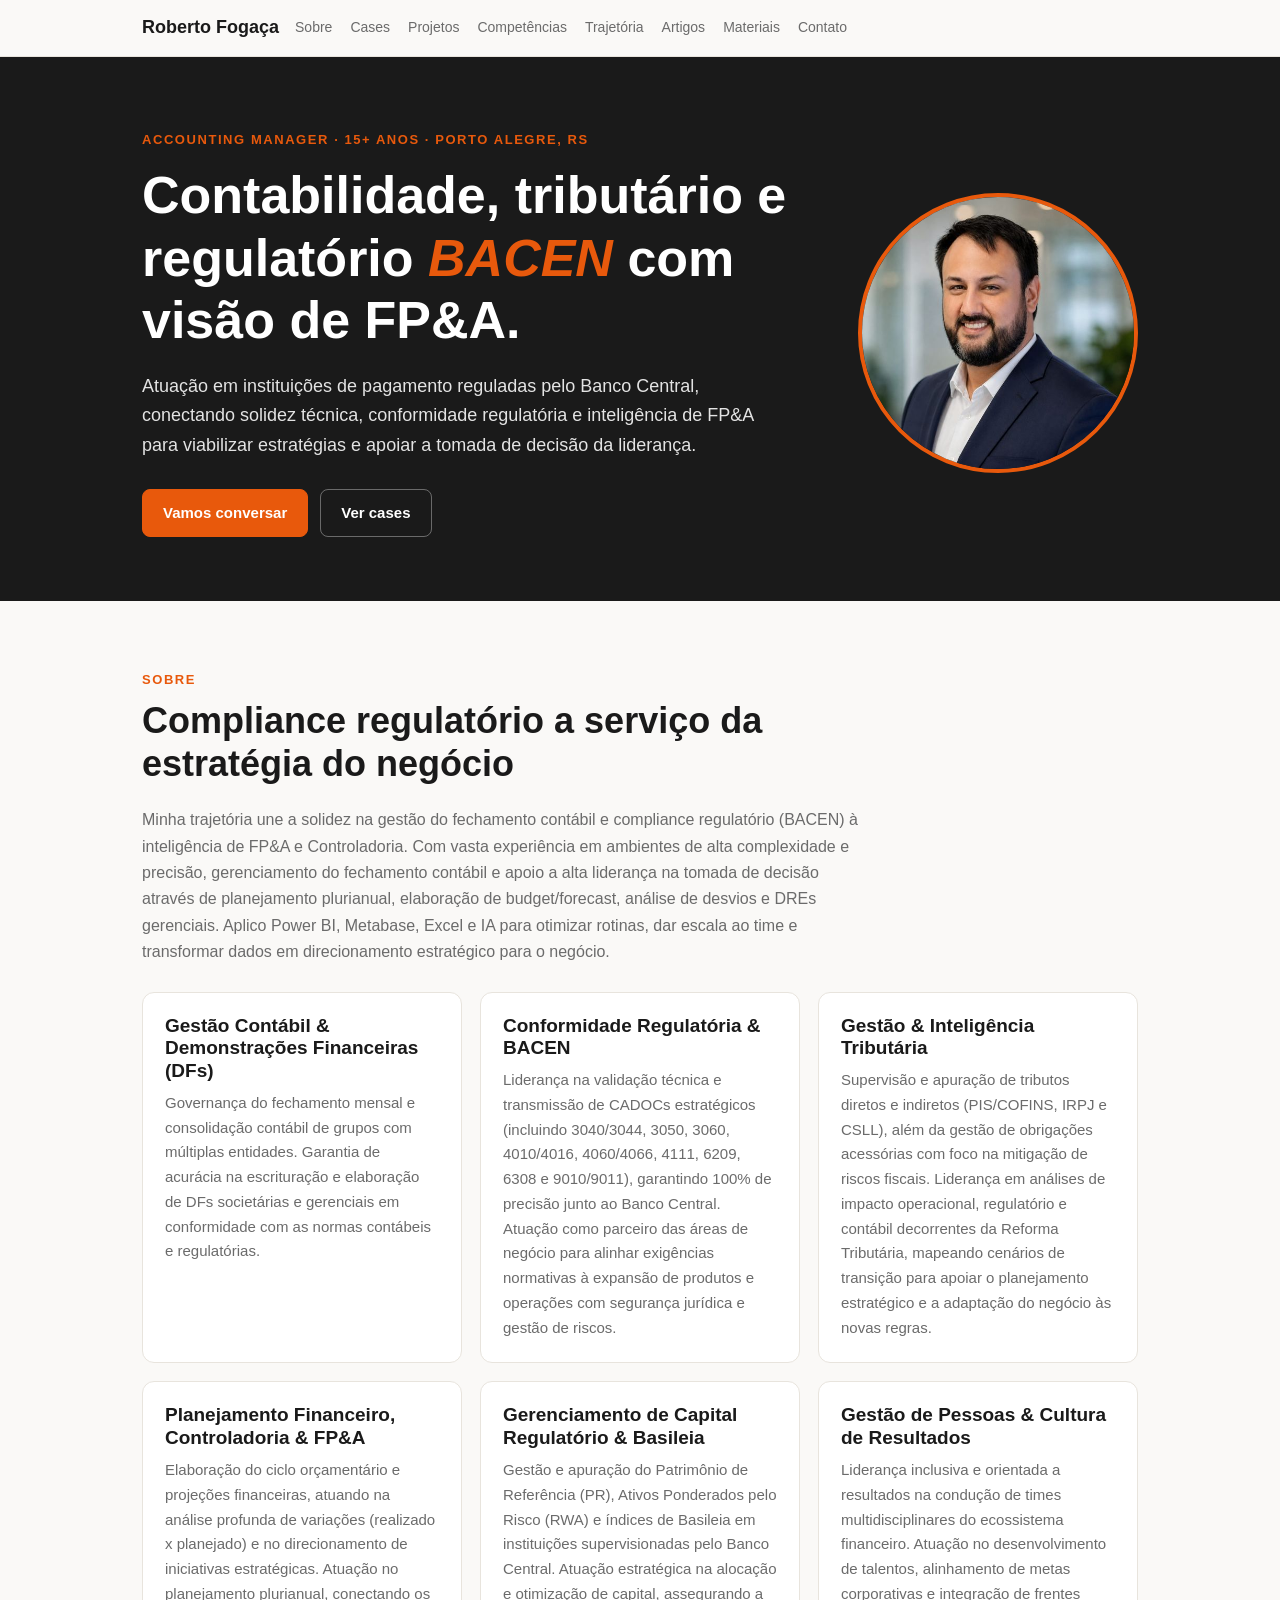
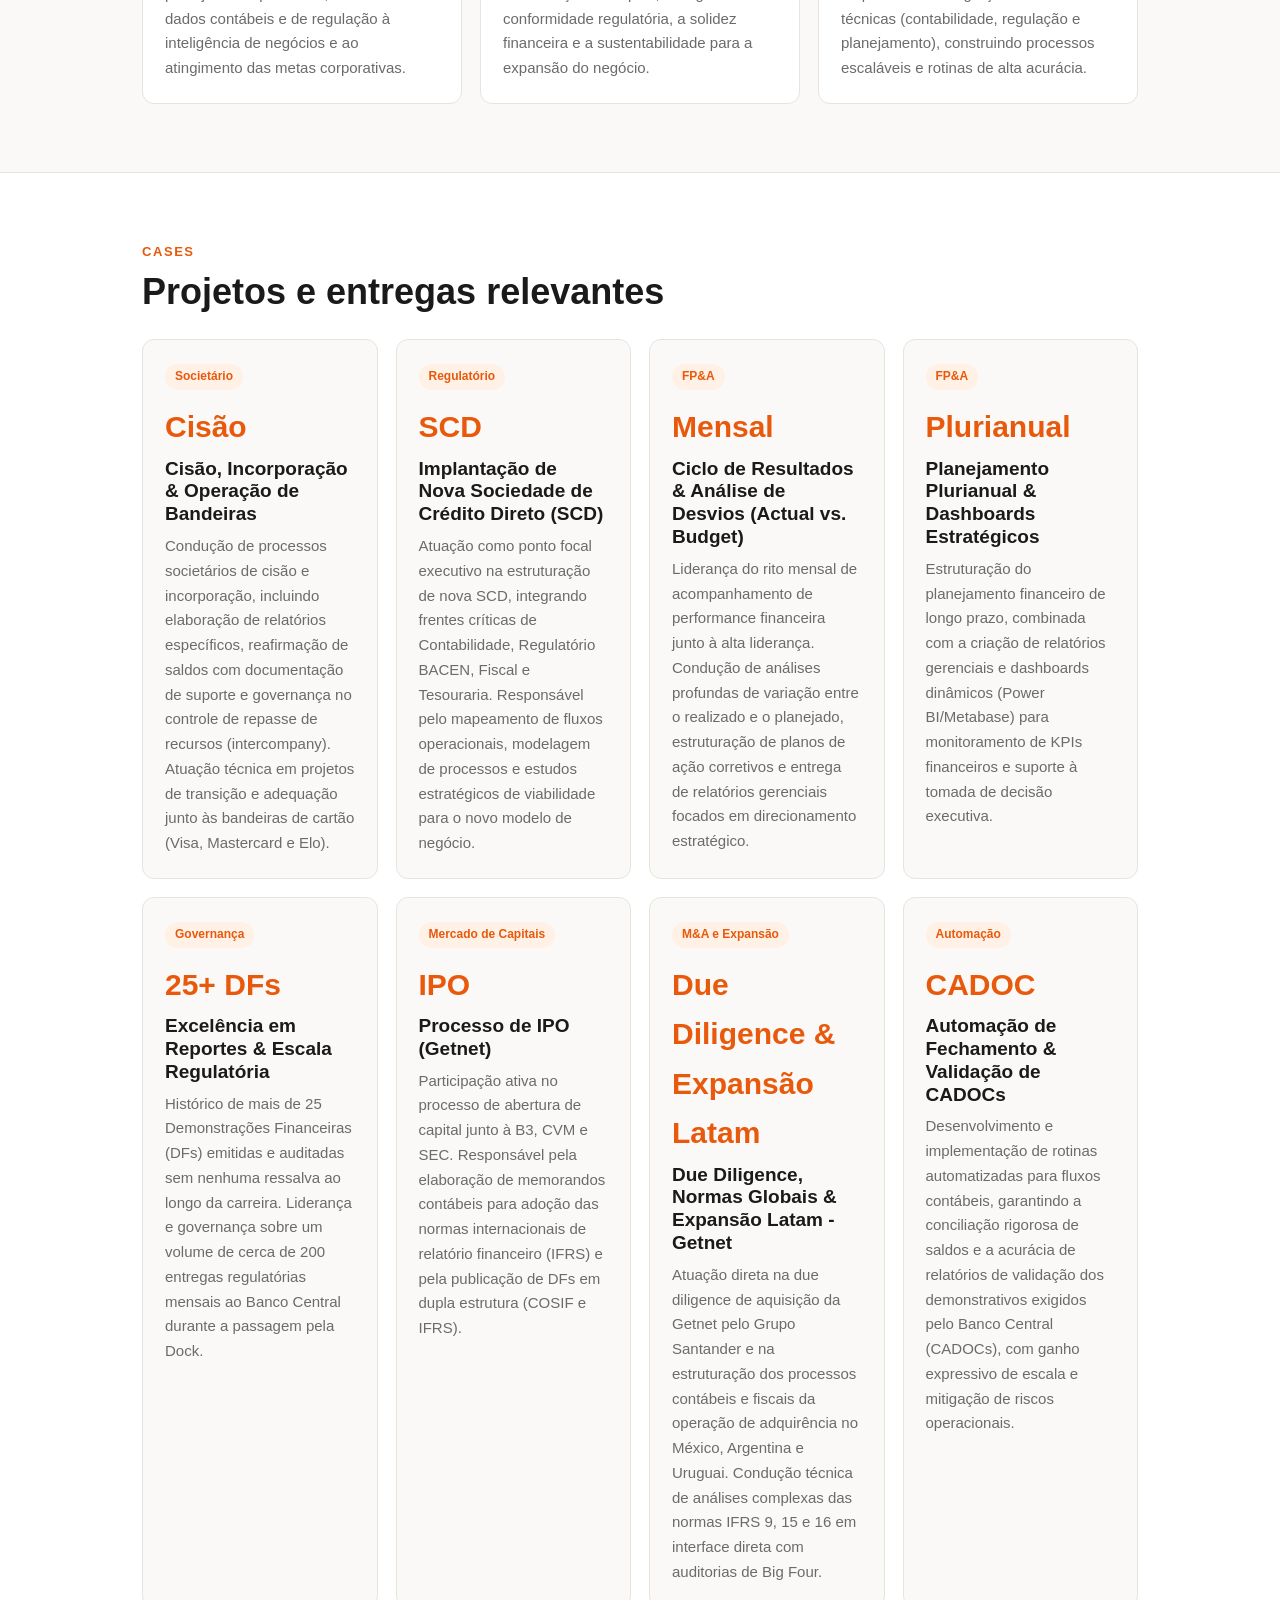
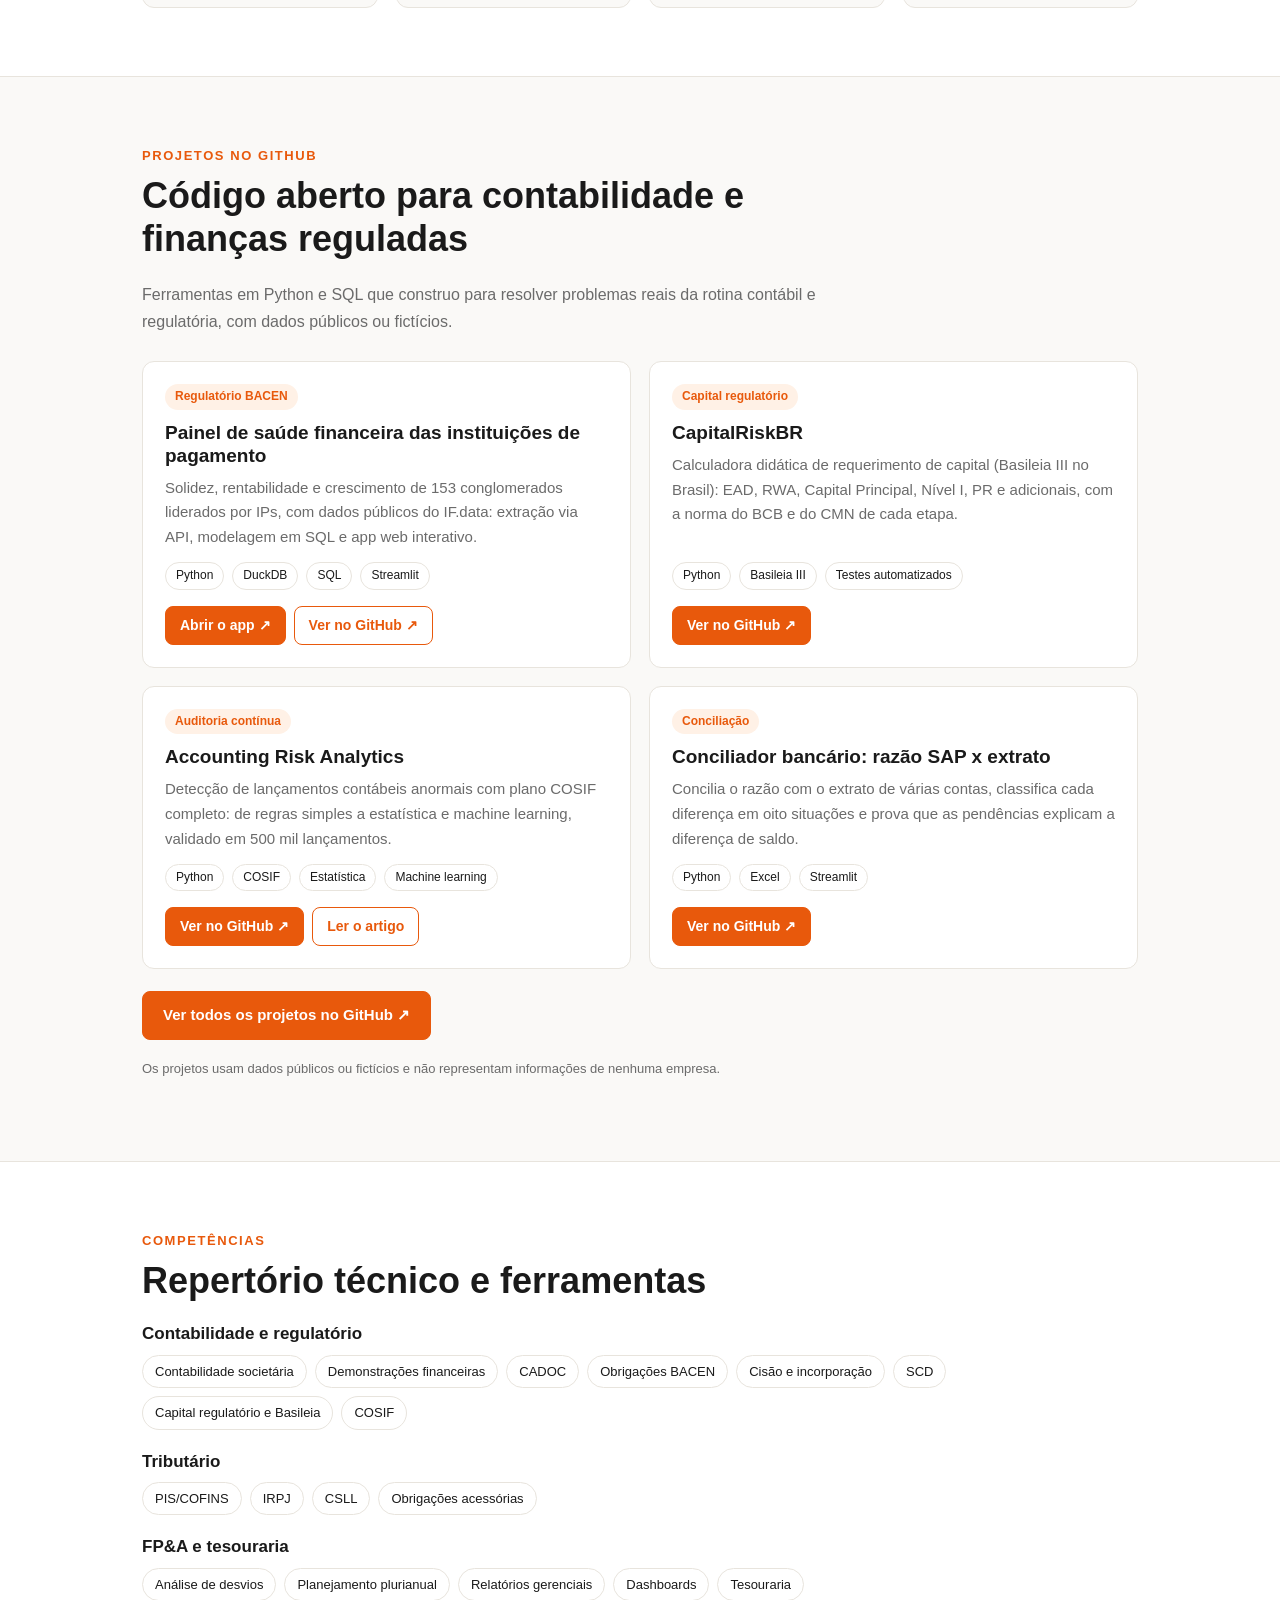
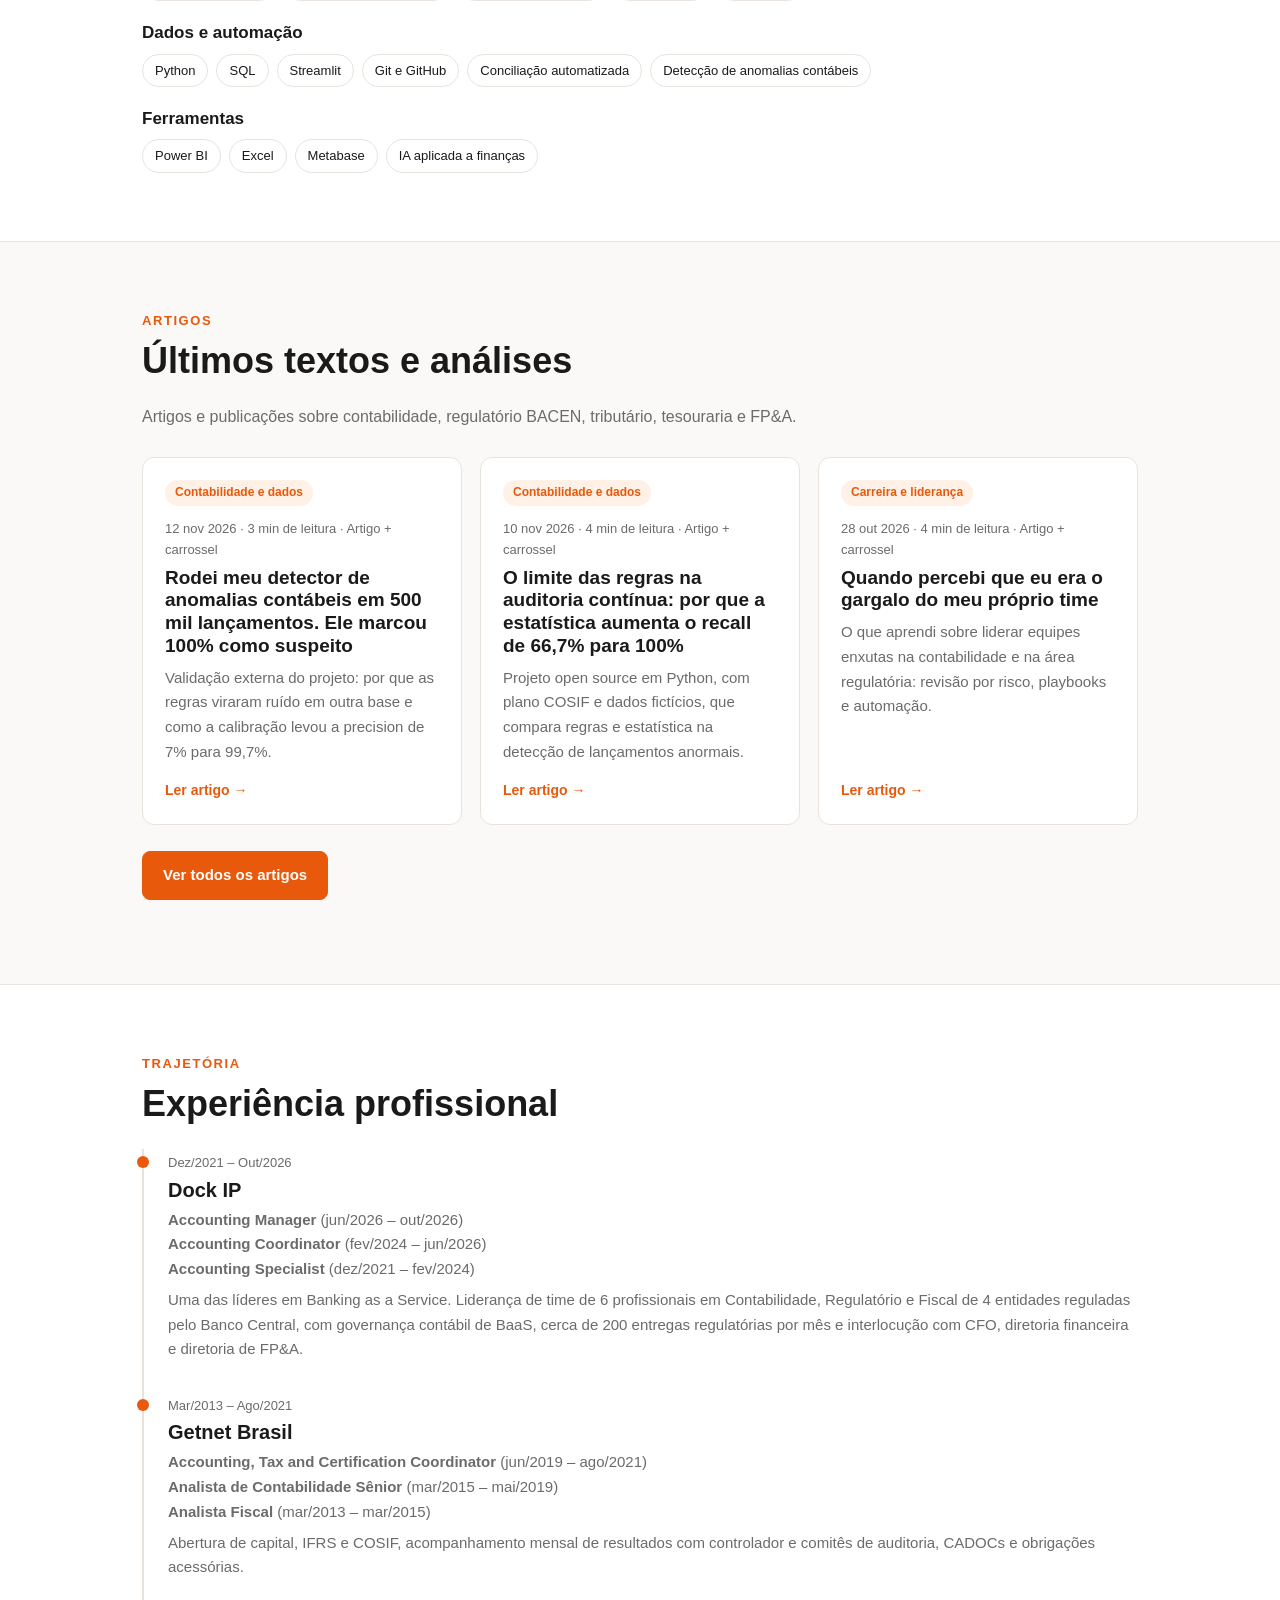
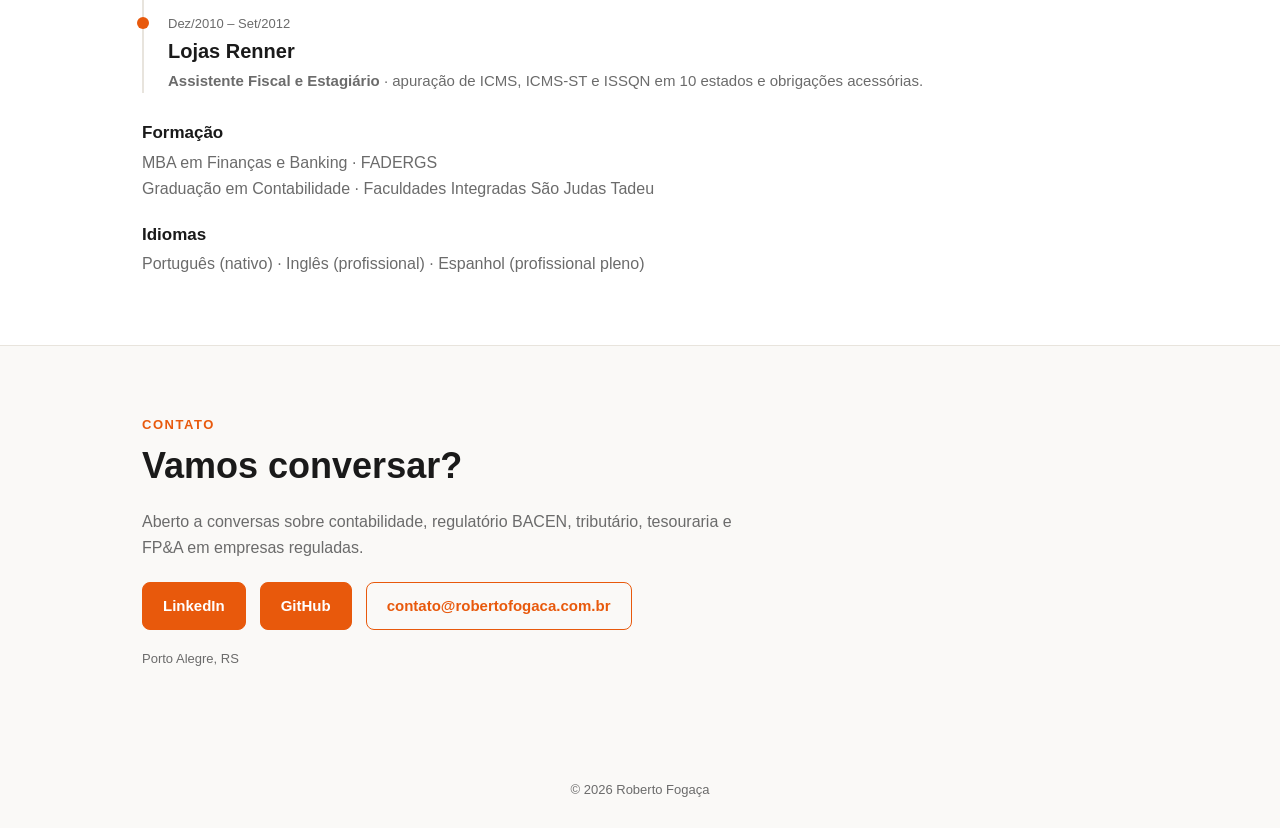
==== commit 4b07a16f: "Trajetória: Dock até out/2026; quadro do autor sem cargo atual Co-Authored-By: Claude Opus 5.5 <nore" ====
--- a/public/index.html
+++ b/public/index.html
@@ -122,7 +122,7 @@
 <div class="eyebrow">Trajetória</div>
 <h2>Experiência profissional</h2>
 <div class="tl">
-<div class="item"><small>Dez/2021 – atual</small><h3>Dock IP</h3><p><b>Accounting Manager</b> (jun/2026 – atual)<br><b>Accounting Coordinator</b> (fev/2024 – jun/2026)<br><b>Accounting Specialist</b> (dez/2021 – fev/2024)</p><p>Uma das líderes em Banking as a Service. Liderança de time de 6 profissionais em Contabilidade, Regulatório e Fiscal de 4 entidades reguladas pelo Banco Central, com governança contábil de BaaS, cerca de 200 entregas regulatórias por mês e interlocução com CFO, diretoria financeira e diretoria de FP&amp;A.</p></div>
+<div class="item"><small>Dez/2021 – Out/2026</small><h3>Dock IP</h3><p><b>Accounting Manager</b> (jun/2026 – out/2026)<br><b>Accounting Coordinator</b> (fev/2024 – jun/2026)<br><b>Accounting Specialist</b> (dez/2021 – fev/2024)</p><p>Uma das líderes em Banking as a Service. Liderança de time de 6 profissionais em Contabilidade, Regulatório e Fiscal de 4 entidades reguladas pelo Banco Central, com governança contábil de BaaS, cerca de 200 entregas regulatórias por mês e interlocução com CFO, diretoria financeira e diretoria de FP&amp;A.</p></div>
 <div class="item"><small>Mar/2013 – Ago/2021</small><h3>Getnet Brasil</h3><p><b>Accounting, Tax and Certification Coordinator</b> (jun/2019 – ago/2021)<br><b>Analista de Contabilidade Sênior</b> (mar/2015 – mai/2019)<br><b>Analista Fiscal</b> (mar/2013 – mar/2015)</p><p>Abertura de capital, IFRS e COSIF, acompanhamento mensal de resultados com controlador e comitês de auditoria, CADOCs e obrigações acessórias.</p></div>
 <div class="item"><small>Dez/2010 – Set/2012</small><h3>Lojas Renner</h3><p><b>Assistente Fiscal e Estagiário</b> · apuração de ICMS, ICMS-ST e ISSQN em 10 estados e obrigações acessórias.</p></div>
 </div>
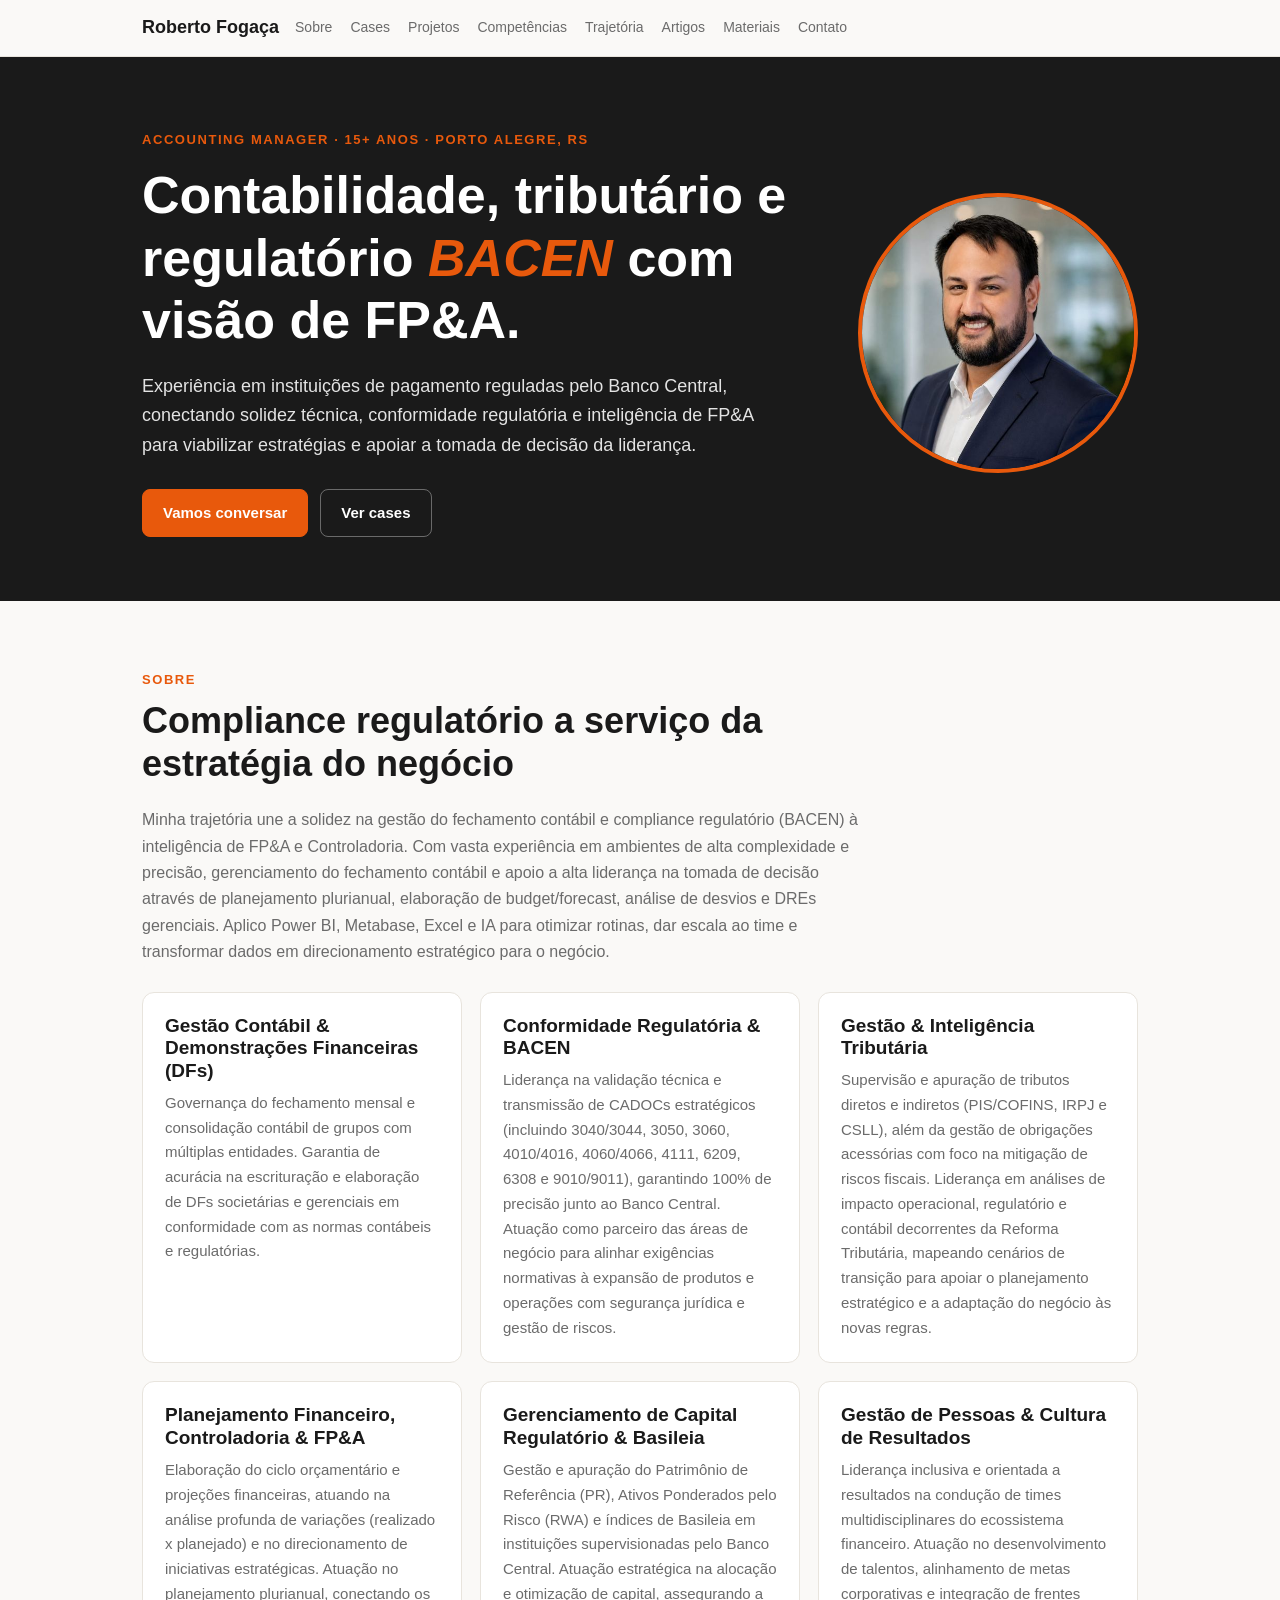
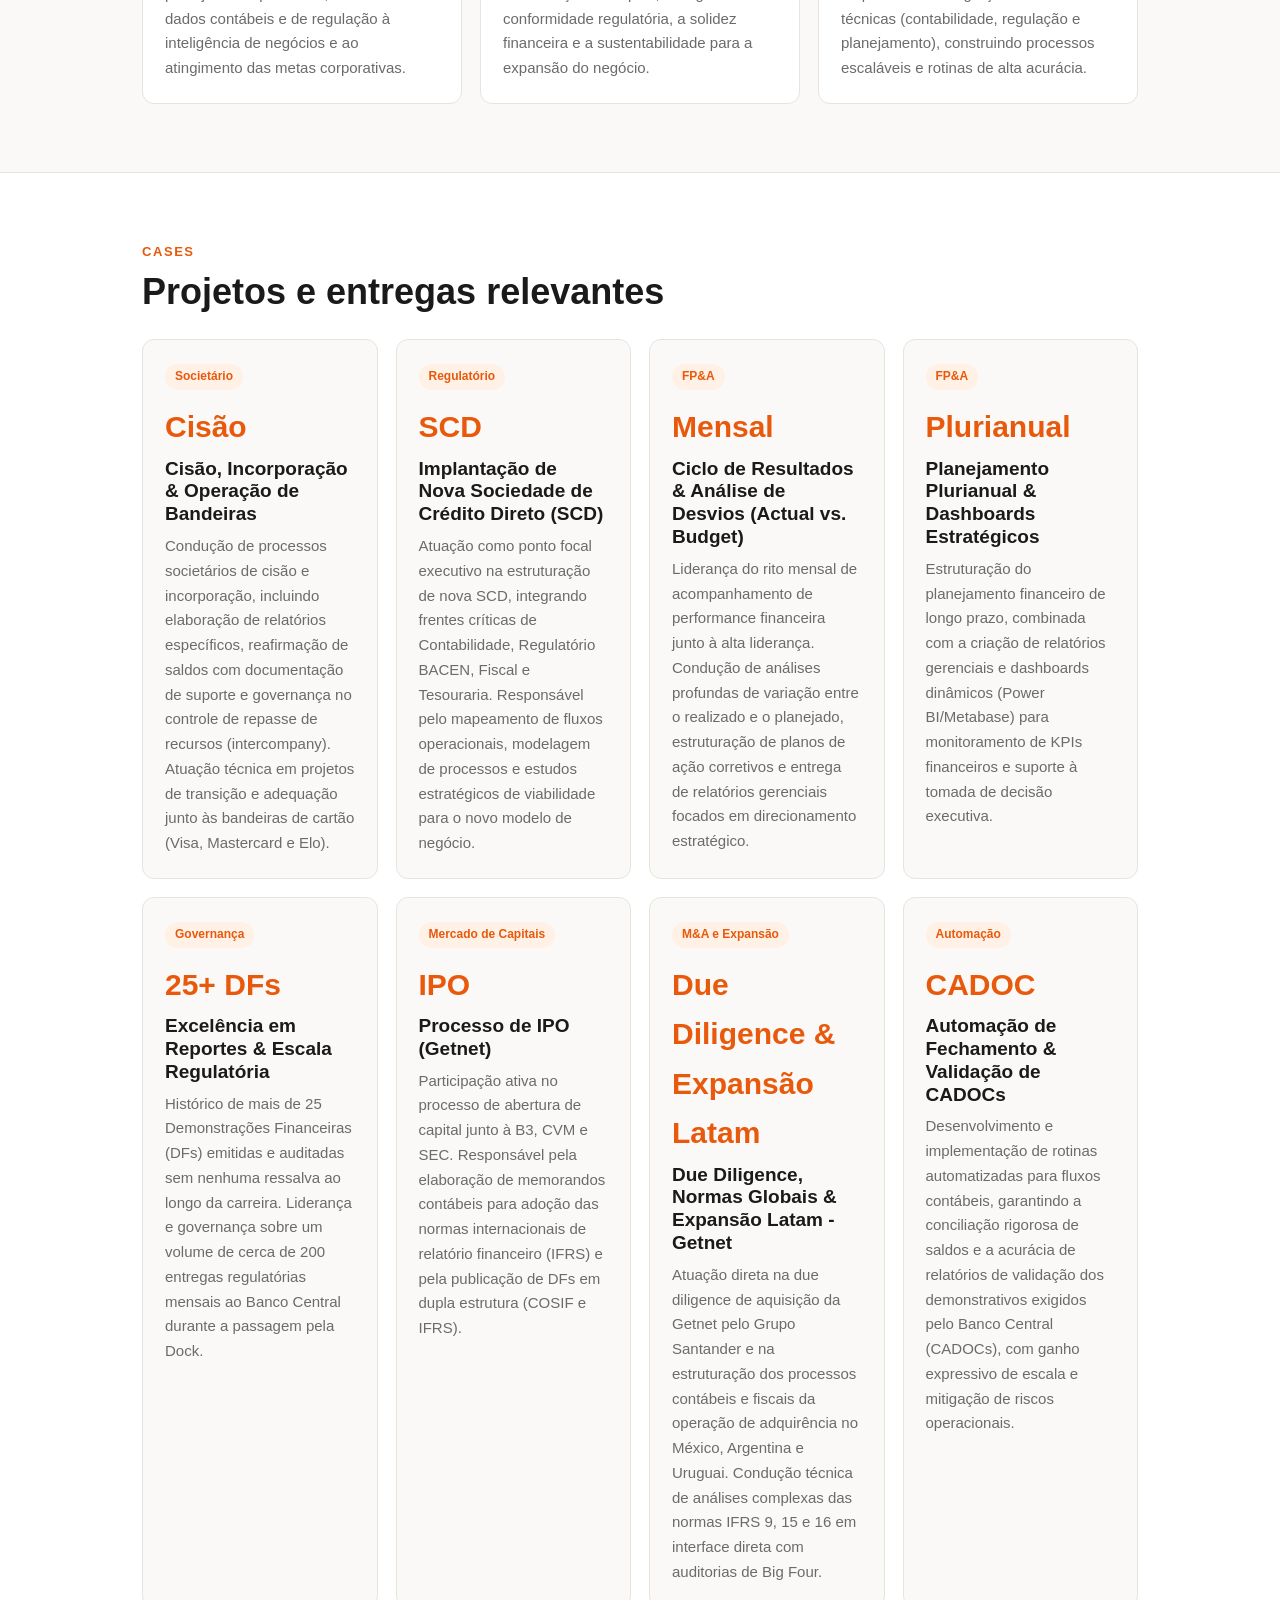
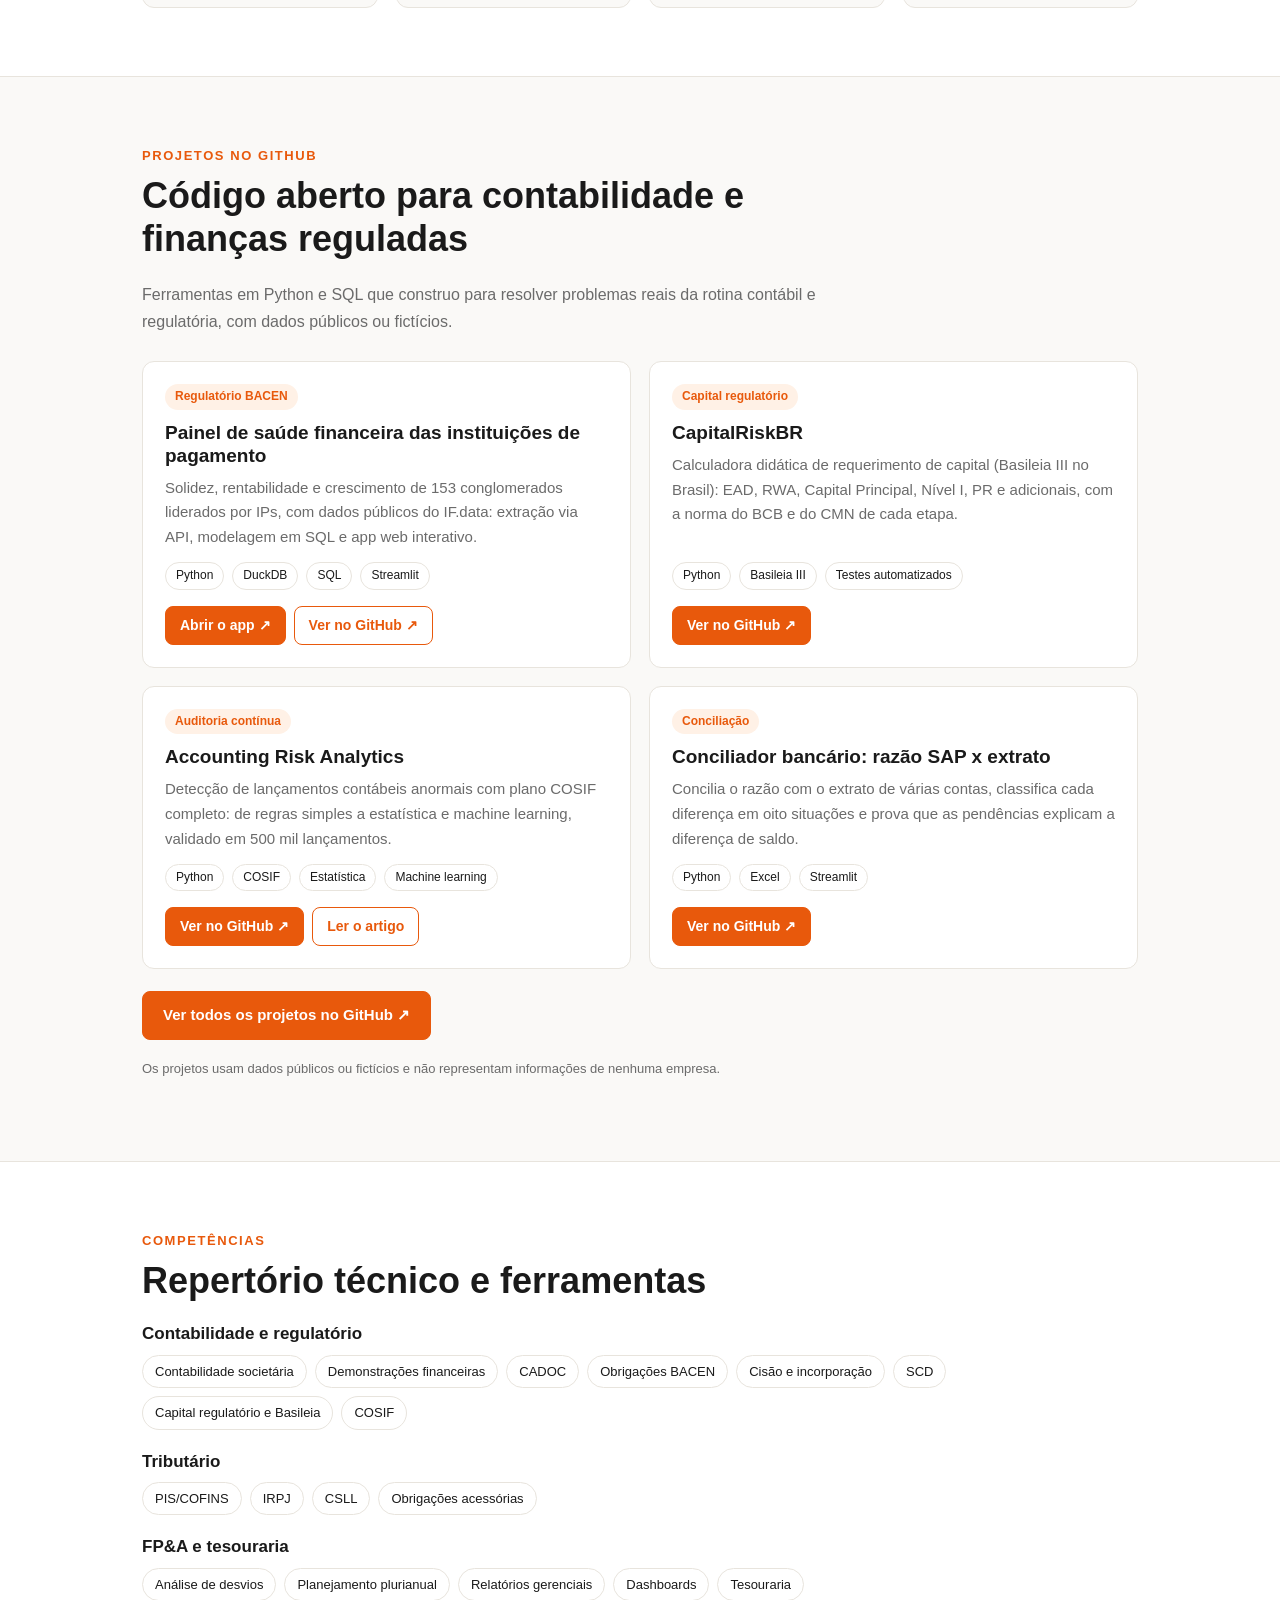
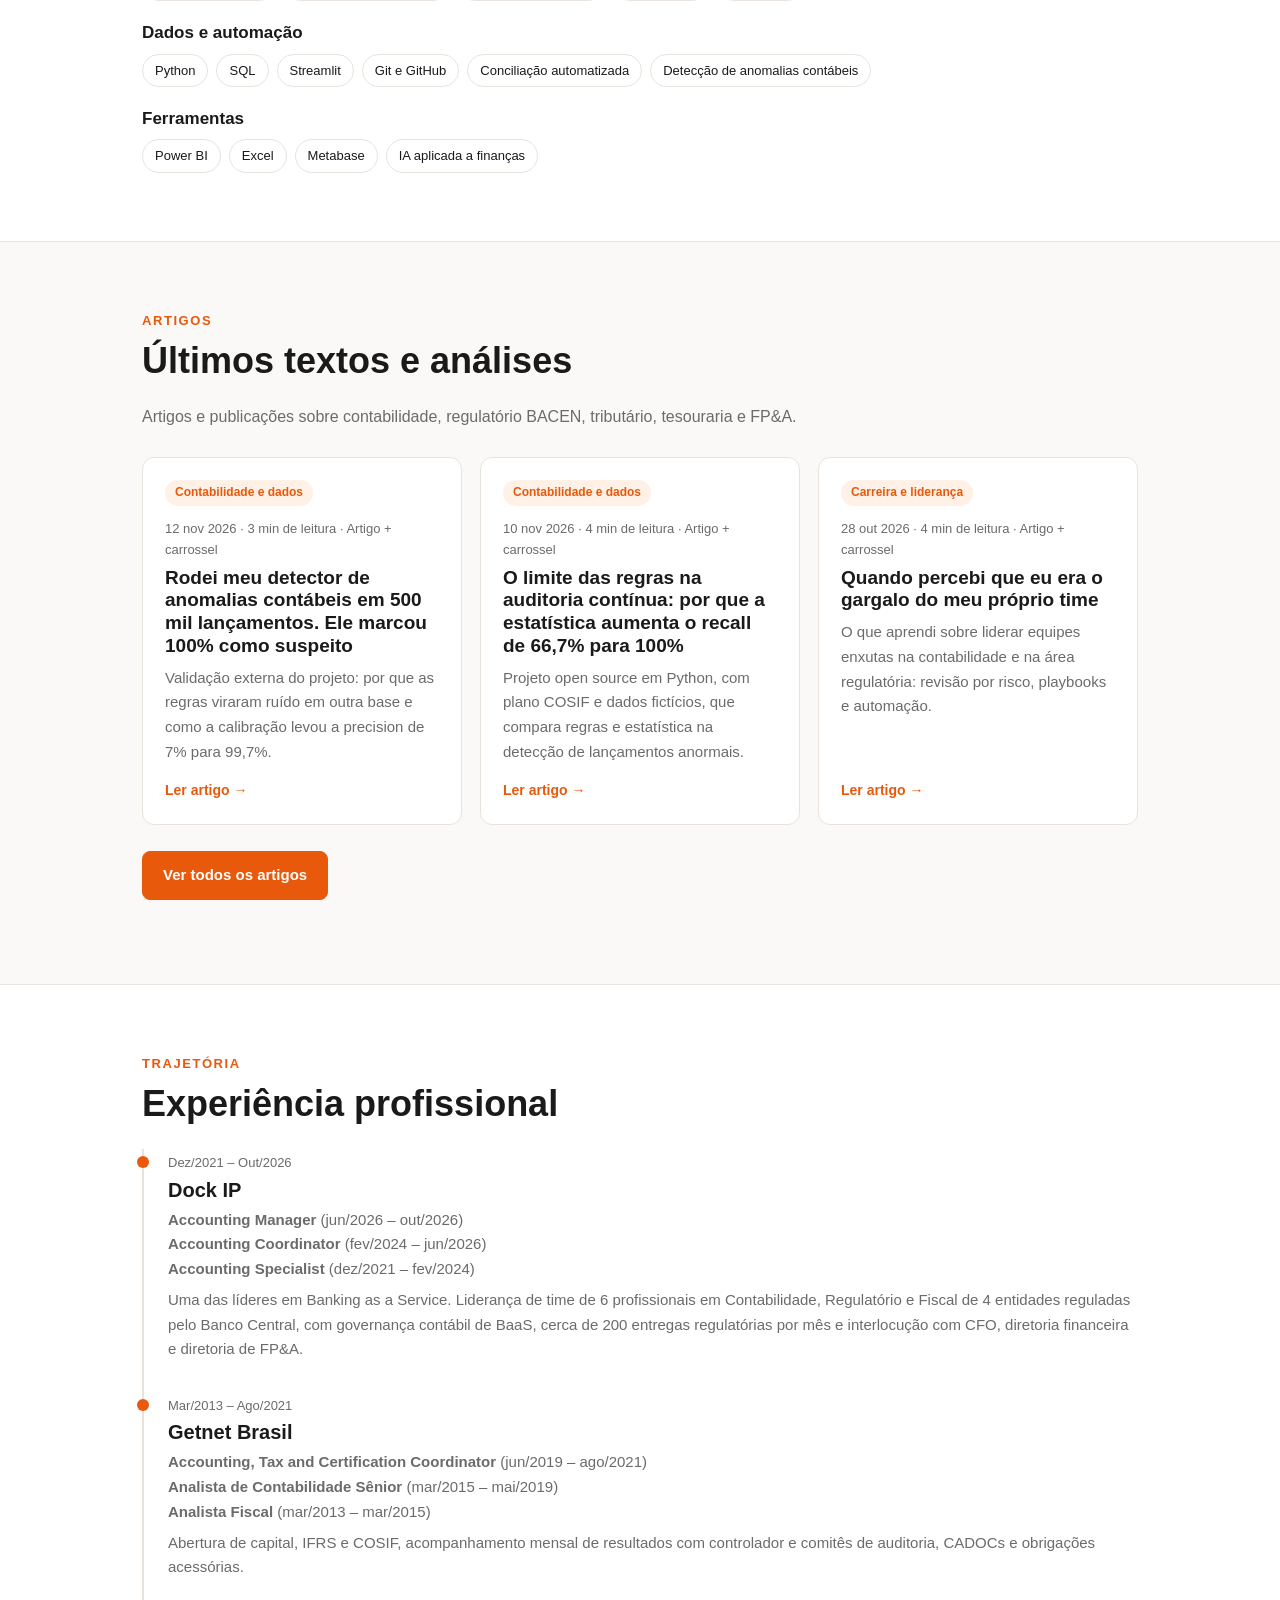
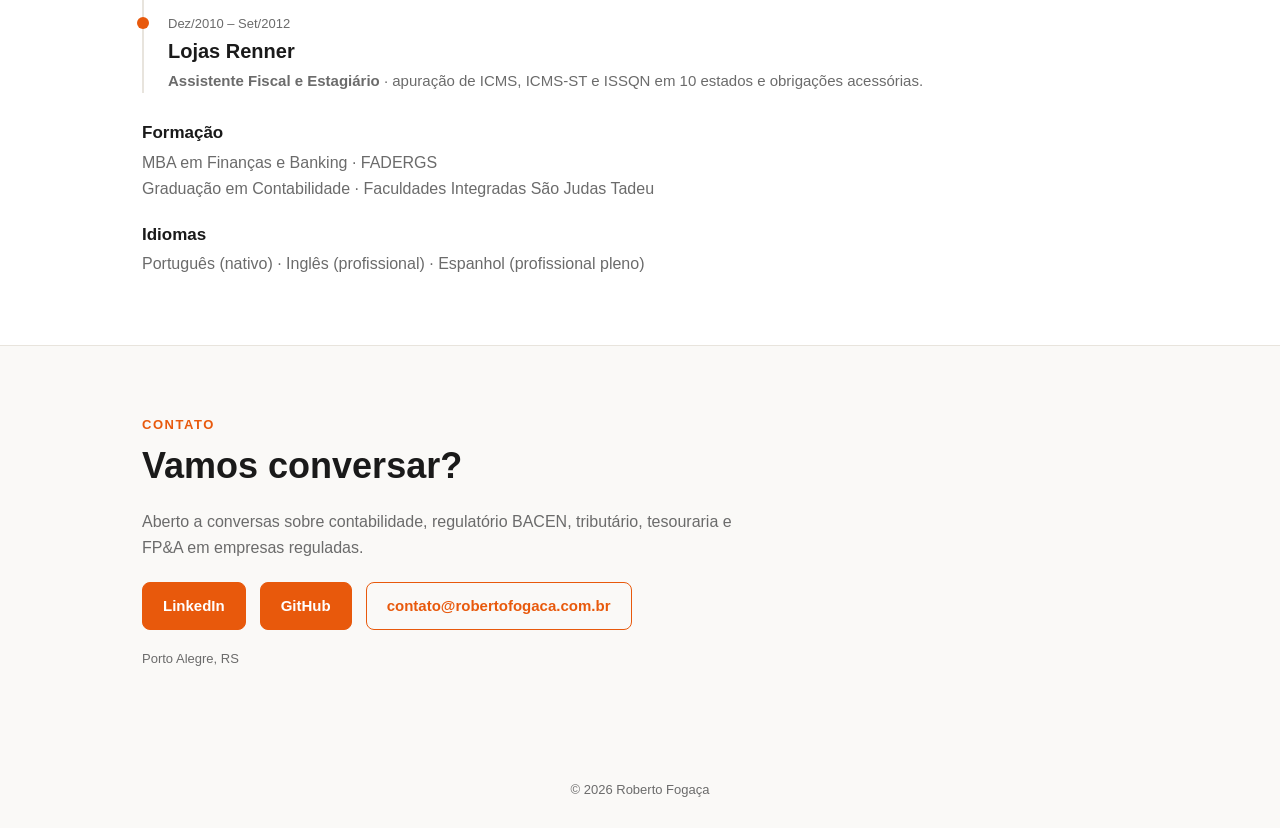
==== commit 45cbb86f: "Home: Accounting Manager com experiência (sem indicar cargo atual) Co-Authored-By: Claude Opus 5.5 <" ====
--- a/public/index.html
+++ b/public/index.html
@@ -13,11 +13,11 @@
 <meta charset="utf-8">
 <meta name="viewport" content="width=device-width, initial-scale=1, viewport-fit=cover">
 <title>Roberto Fogaça — Contabilidade, Tributário e Regulatório BACEN | FP&A</title>
-<meta name="description" content="Accounting Manager com atuação em instituições de pagamento reguladas pelo Banco Central: contabilidade, tributário, tesouraria, regulatório e FP&A.">
+<meta name="description" content="Accounting Manager com experiência em instituições de pagamento reguladas pelo Banco Central: contabilidade, tributário, tesouraria, regulatório e FP&A.">
 <link rel="canonical" href="https://robertofogaca.com.br/">
 <meta property="og:type" content="website">
 <meta property="og:title" content="Roberto Fogaça — Contabilidade, Tributário e Regulatório BACEN">
-<meta property="og:description" content="Accounting Manager em instituições de pagamento reguladas pelo Banco Central: contabilidade, tributário, tesouraria, regulatório e FP&A.">
+<meta property="og:description" content="Accounting Manager com experiência em instituições de pagamento reguladas pelo Banco Central: contabilidade, tributário, tesouraria, regulatório e FP&A.">
 <meta property="og:image" content="https://robertofogaca.com.br/assets/img/roberto-fogaca.jpg">
 <meta property="og:url" content="https://robertofogaca.com.br/">
 <link rel="preconnect" href="https://fonts.gstatic.com" crossorigin>
@@ -30,7 +30,7 @@
 <header class="hero" id="inicio"><div class="wrap"><div class="hero-grid"><div>
 <div class="kicker">Accounting Manager · 15+ anos · Porto Alegre, RS</div>
 <h1>Contabilidade, tributário e regulatório <em>BACEN</em> com visão de FP&amp;A.</h1>
-<p class="lead">Atuação em instituições de pagamento reguladas pelo Banco Central, conectando solidez técnica, conformidade regulatória e inteligência de FP&amp;A para viabilizar estratégias e apoiar a tomada de decisão da liderança.</p>
+<p class="lead">Experiência em instituições de pagamento reguladas pelo Banco Central, conectando solidez técnica, conformidade regulatória e inteligência de FP&amp;A para viabilizar estratégias e apoiar a tomada de decisão da liderança.</p>
 <div class="btns"><a class="btn" href="#contato">Vamos conversar</a><a class="btn ghost" href="#cases">Ver cases</a></div></div>
 <img class="photo" alt="Roberto Fogaça" src="assets/img/roberto-fogaca.jpg" width="280" height="280"></div>
 </div></div></header>
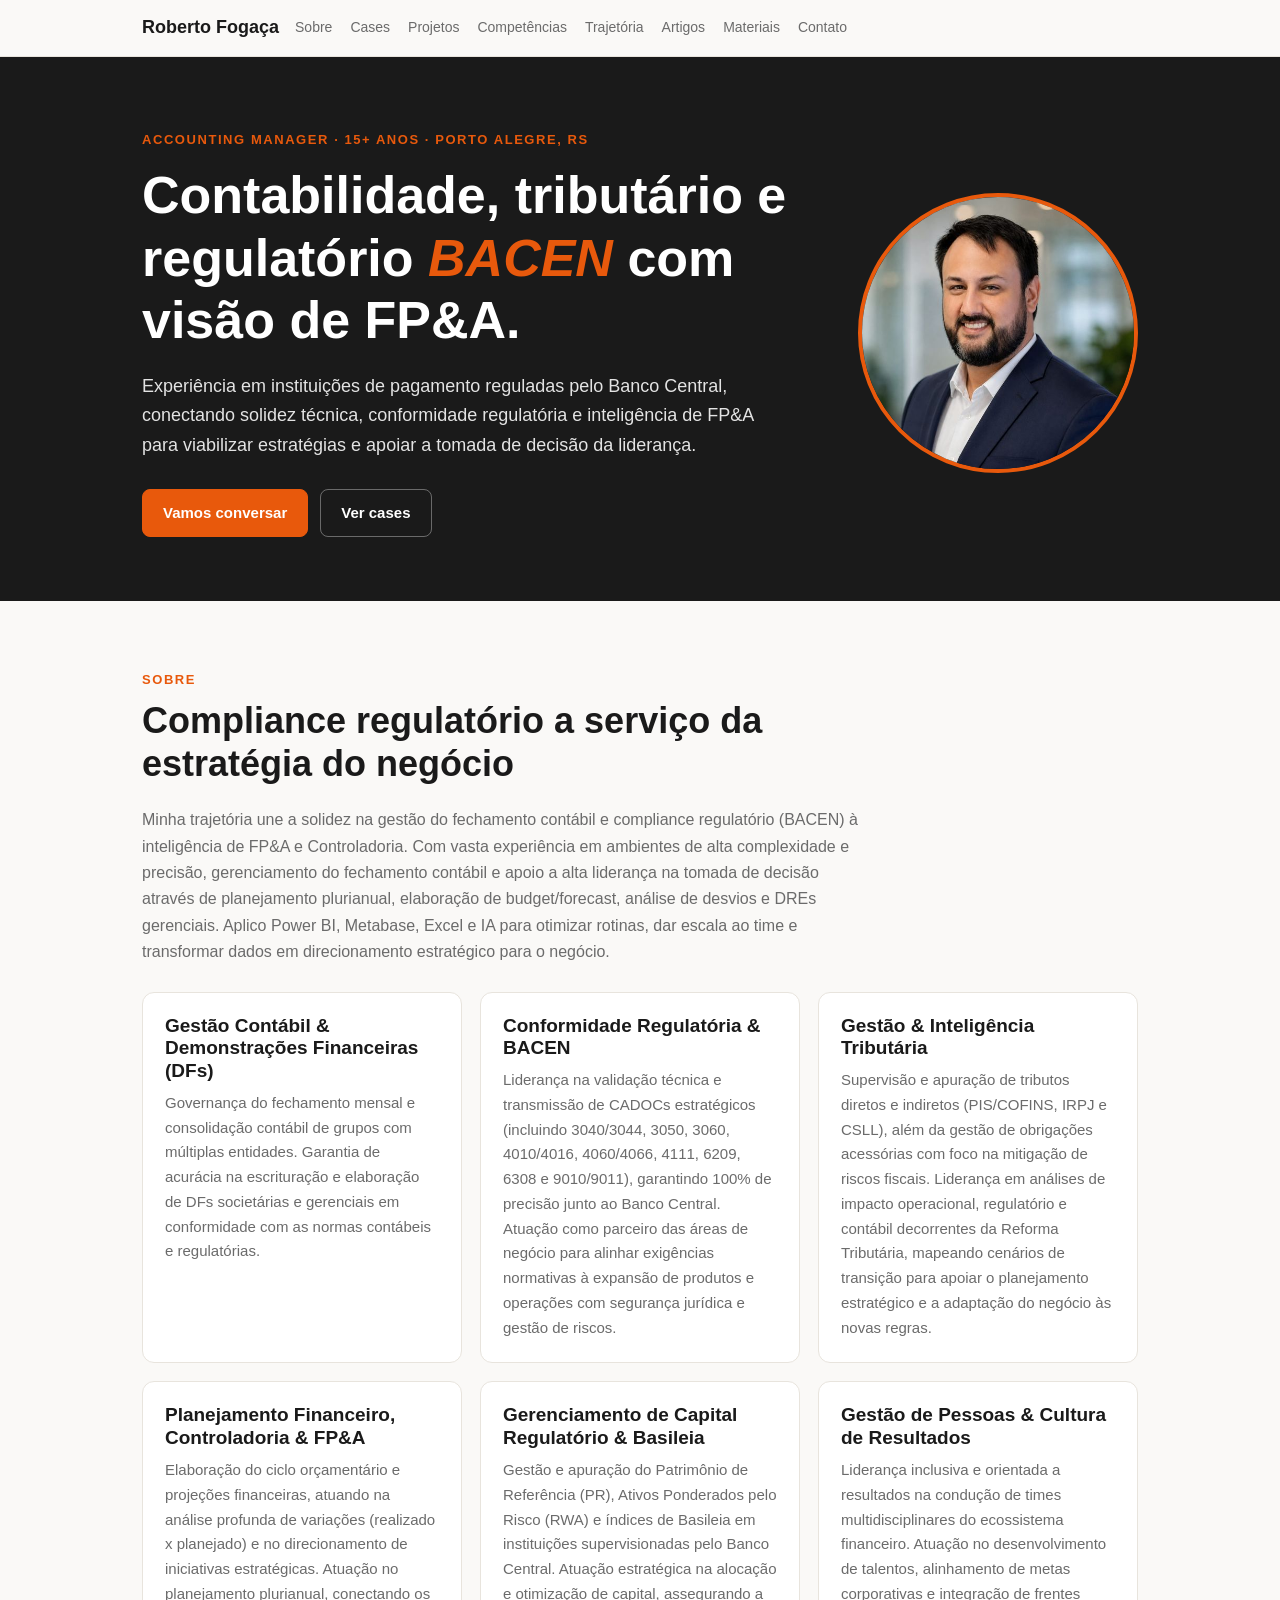
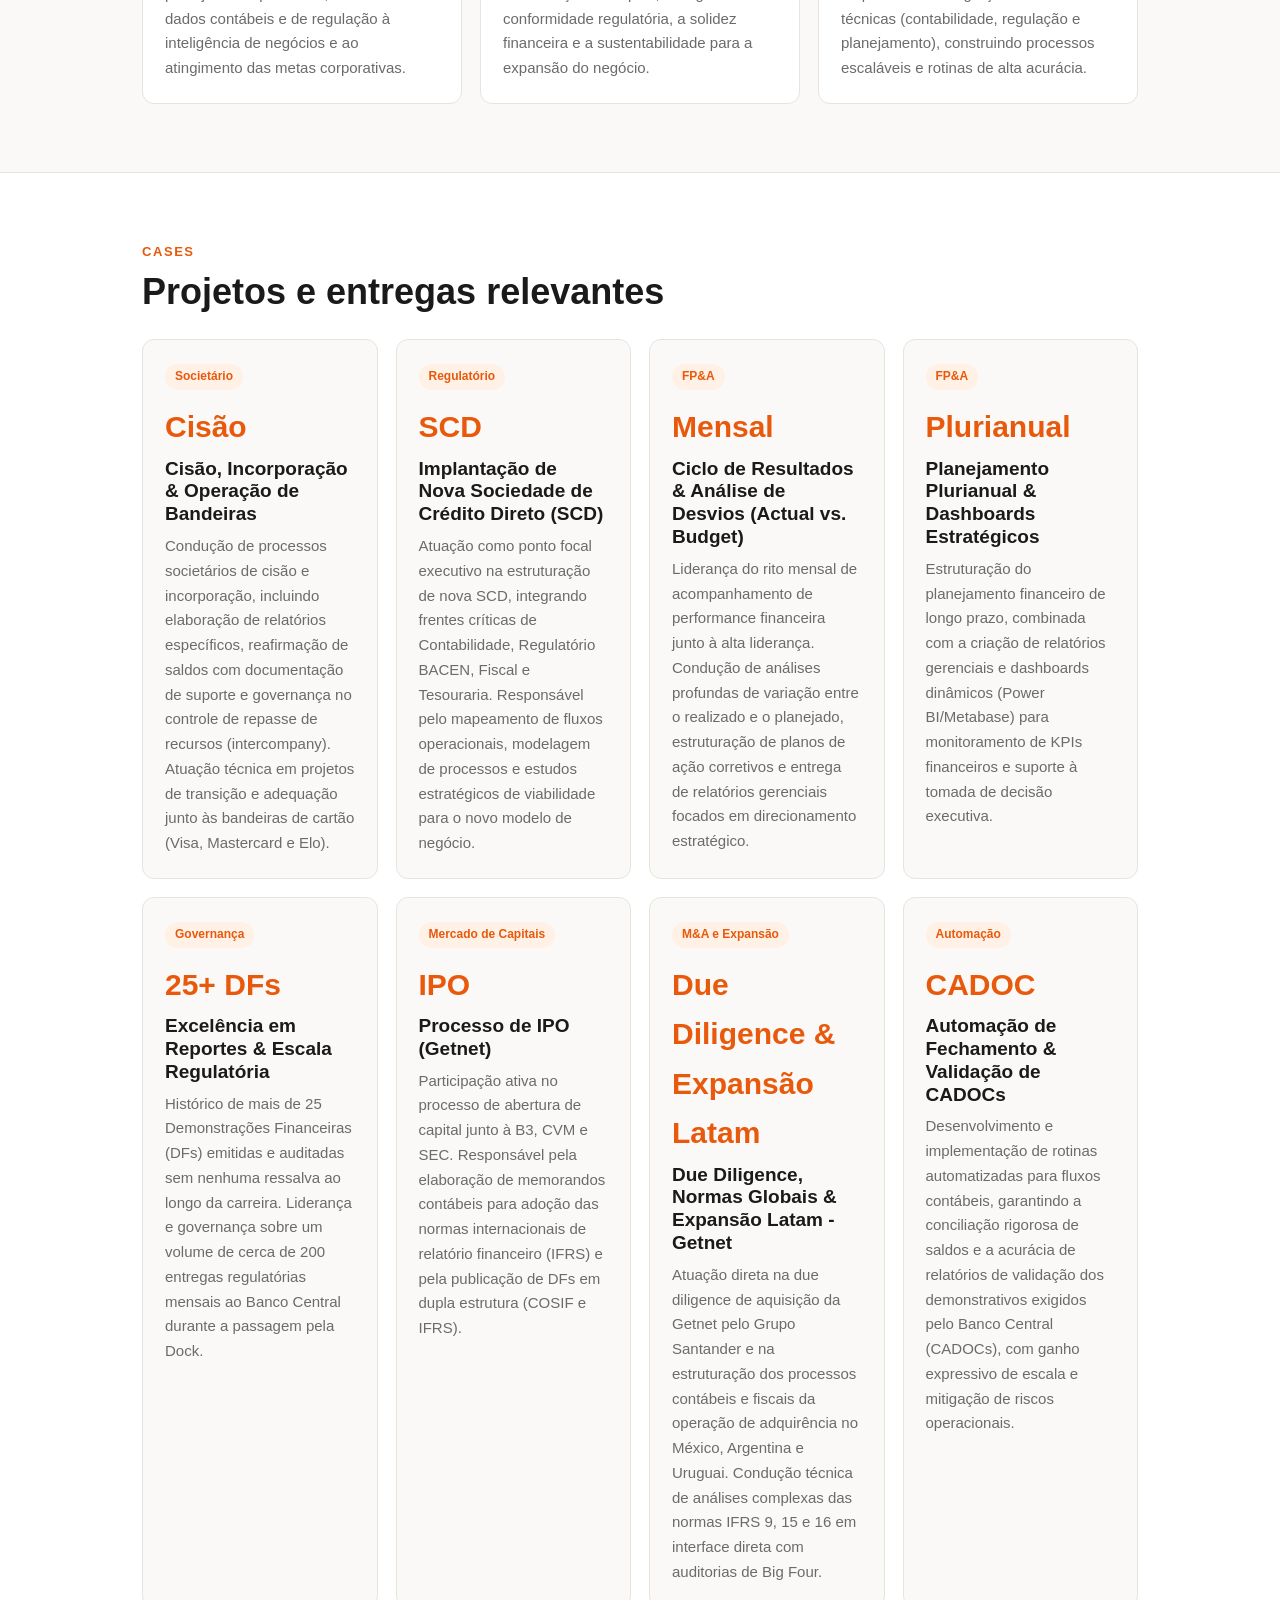
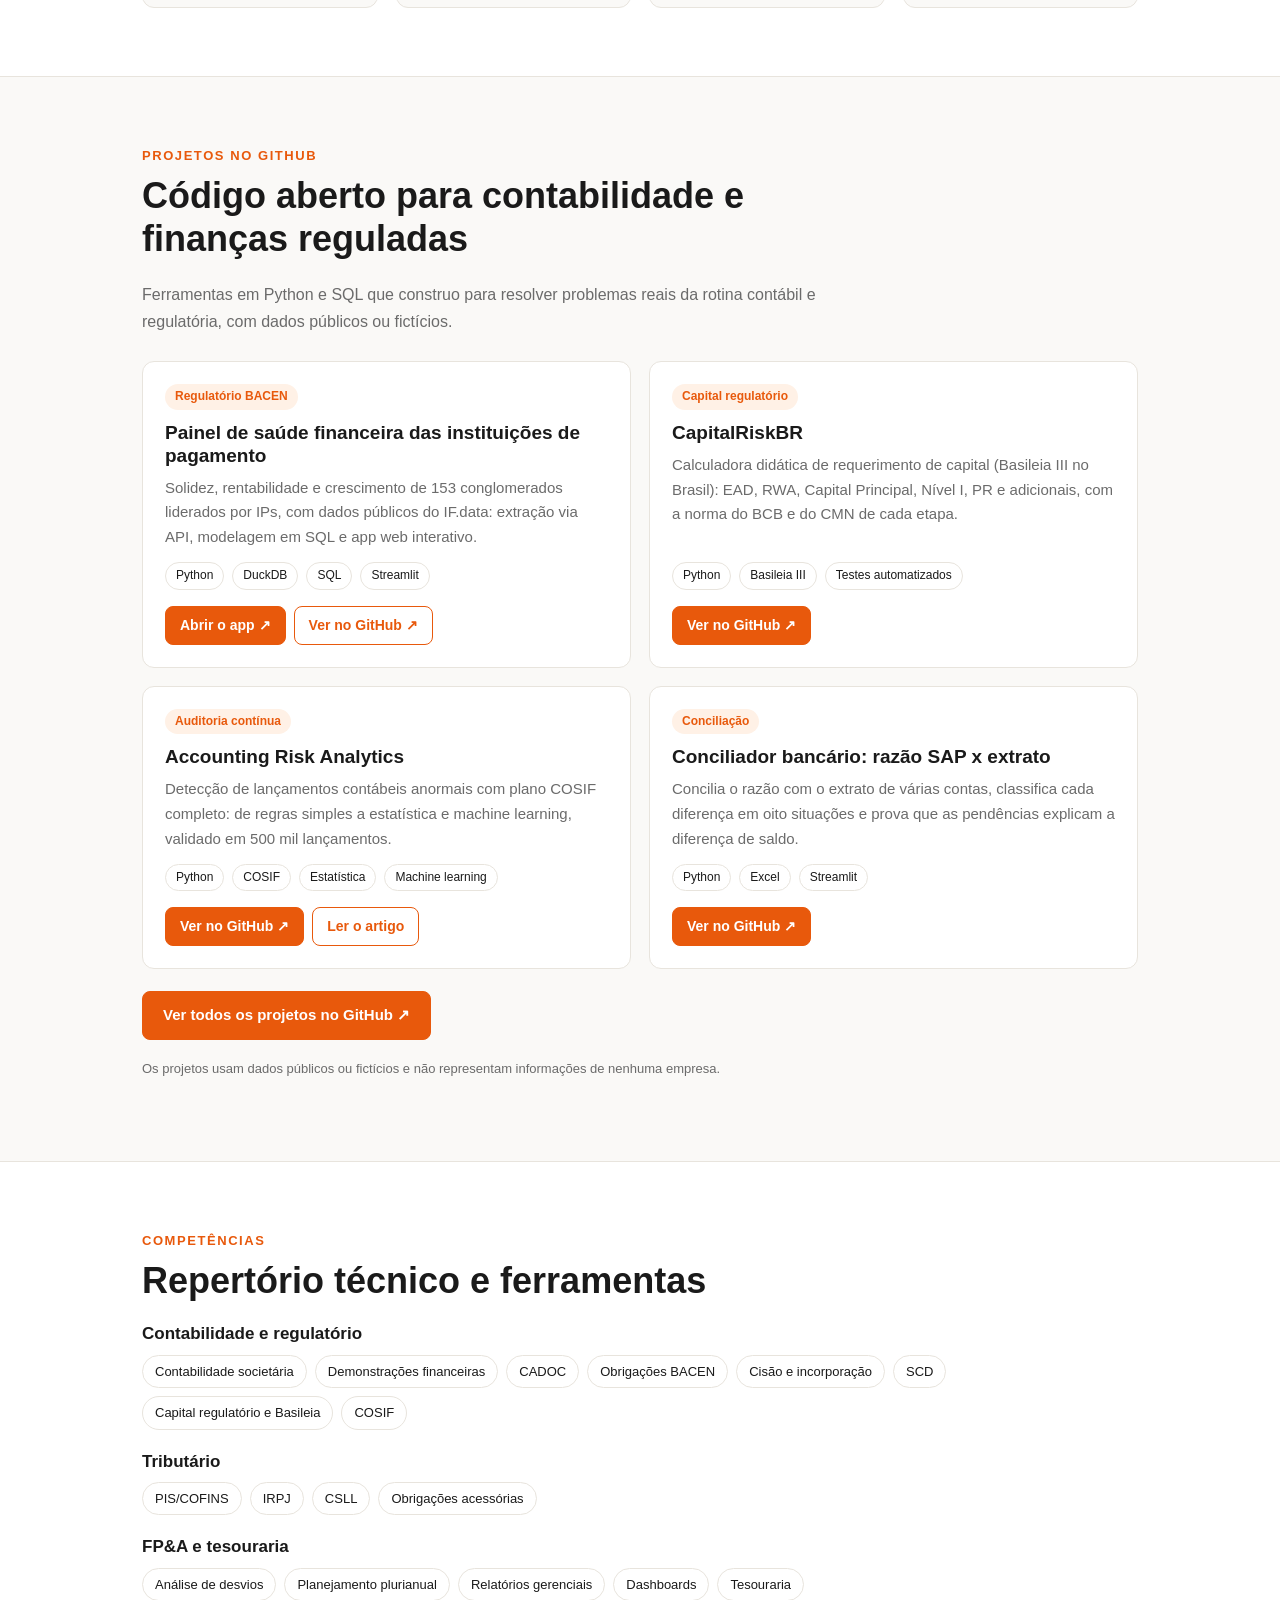
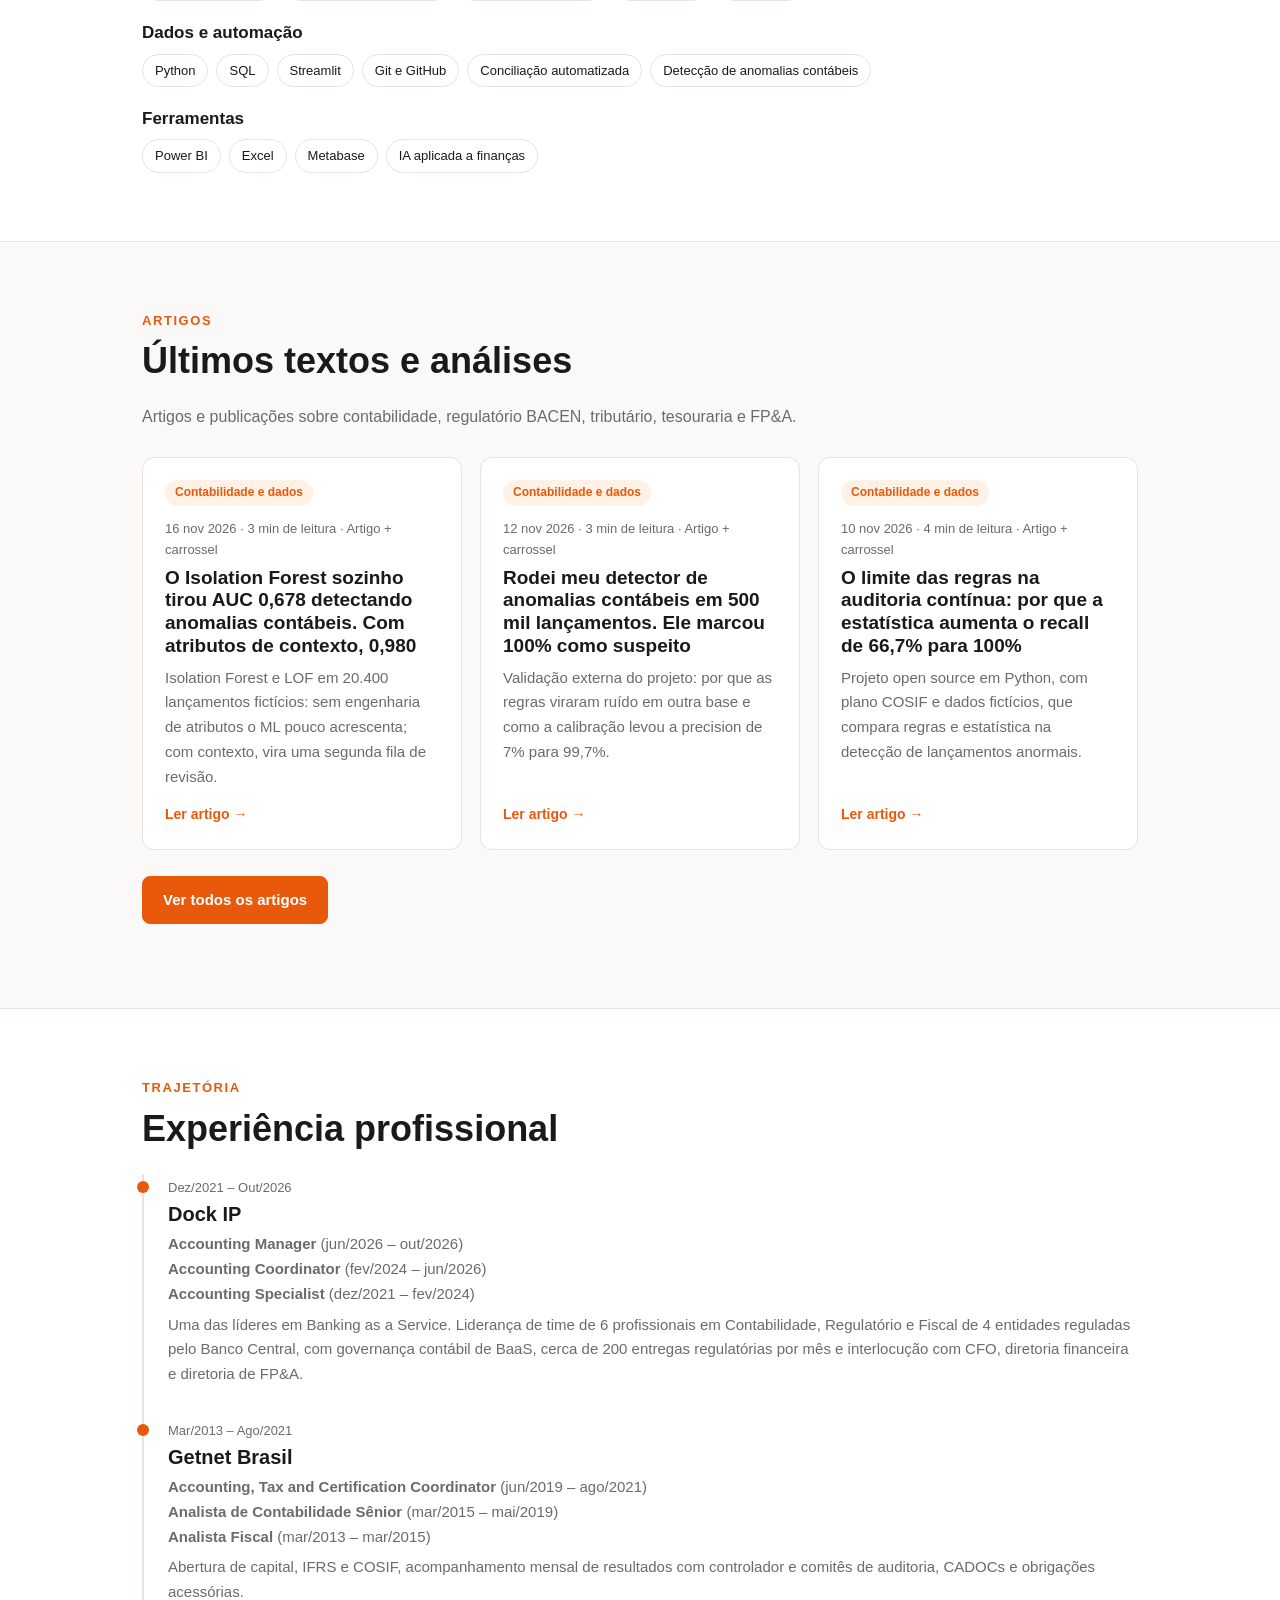
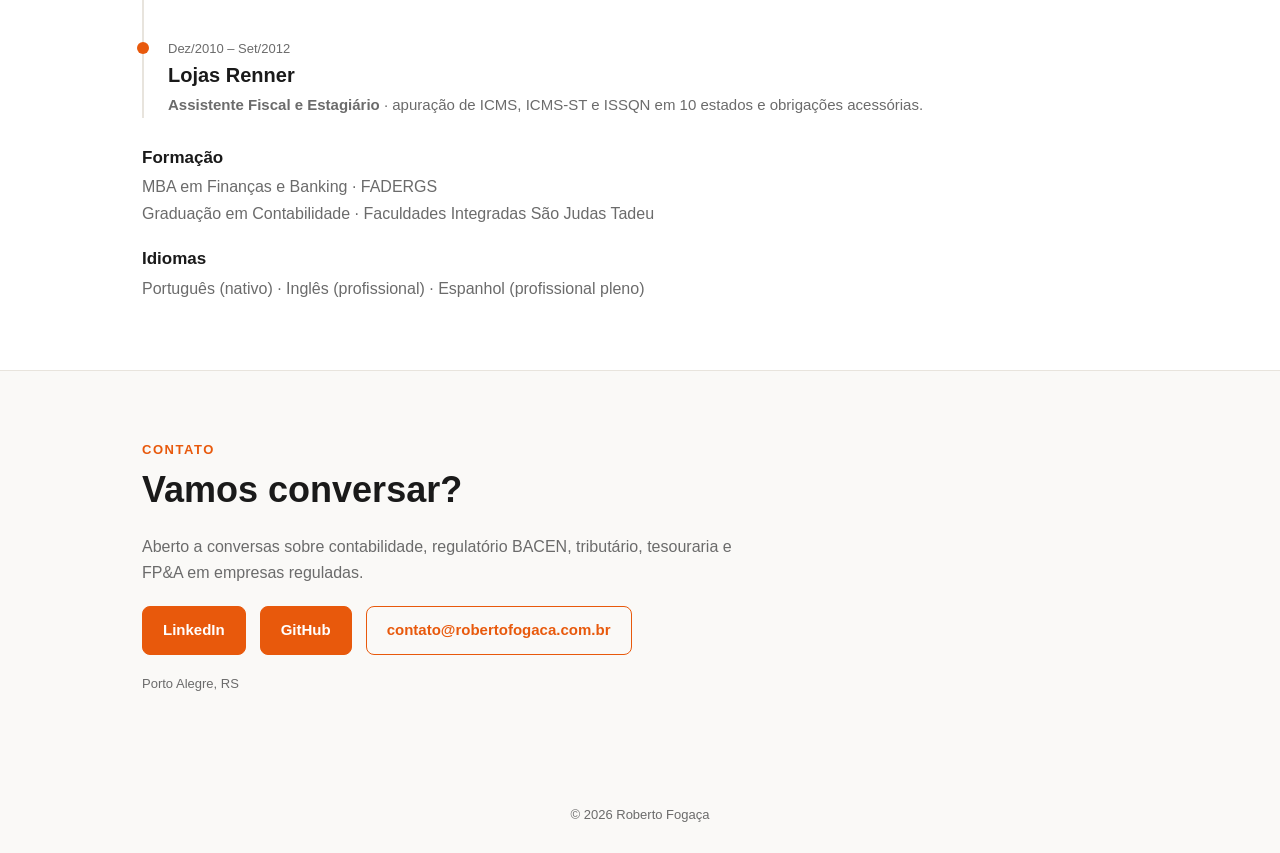
==== commit be82d479: "Artigo: ML em anomalias contábeis (post de 16/11/2026) Nova página com carrossel, PDF para download," ====
--- a/public/index.html
+++ b/public/index.html
@@ -95,6 +95,13 @@
 <div class="grid">
 <article class="card post">
 <span class="tag">Contabilidade e dados</span>
+<div class="meta">16 nov 2026 · 3 min de leitura · Artigo + carrossel</div>
+<h3><a href="artigos/ml-anomalias-contabeis.html">O Isolation Forest sozinho tirou AUC 0,678 detectando anomalias contábeis. Com atributos de contexto, 0,980</a></h3>
+<p>Isolation Forest e LOF em 20.400 lançamentos fictícios: sem engenharia de atributos o ML pouco acrescenta; com contexto, vira uma segunda fila de revisão.</p>
+<span class="more">Ler artigo →</span>
+</article>
+<article class="card post">
+<span class="tag">Contabilidade e dados</span>
 <div class="meta">12 nov 2026 · 3 min de leitura · Artigo + carrossel</div>
 <h3><a href="artigos/validacao-500-mil-lancamentos.html">Rodei meu detector de anomalias contábeis em 500 mil lançamentos. Ele marcou 100% como suspeito</a></h3>
 <p>Validação externa do projeto: por que as regras viraram ruído em outra base e como a calibração levou a precision de 7% para 99,7%.</p>
@@ -105,13 +112,6 @@
 <div class="meta">10 nov 2026 · 4 min de leitura · Artigo + carrossel</div>
 <h3><a href="artigos/regras-vs-estatistica.html">O limite das regras na auditoria contínua: por que a estatística aumenta o recall de 66,7% para 100%</a></h3>
 <p>Projeto open source em Python, com plano COSIF e dados fictícios, que compara regras e estatística na detecção de lançamentos anormais.</p>
-<span class="more">Ler artigo →</span>
-</article>
-<article class="card post">
-<span class="tag">Carreira e liderança</span>
-<div class="meta">28 out 2026 · 4 min de leitura · Artigo + carrossel</div>
-<h3><a href="artigos/gargalo-do-time.html">Quando percebi que eu era o gargalo do meu próprio time</a></h3>
-<p>O que aprendi sobre liderar equipes enxutas na contabilidade e na área regulatória: revisão por risco, playbooks e automação.</p>
 <span class="more">Ler artigo →</span>
 </article>
 </div>
